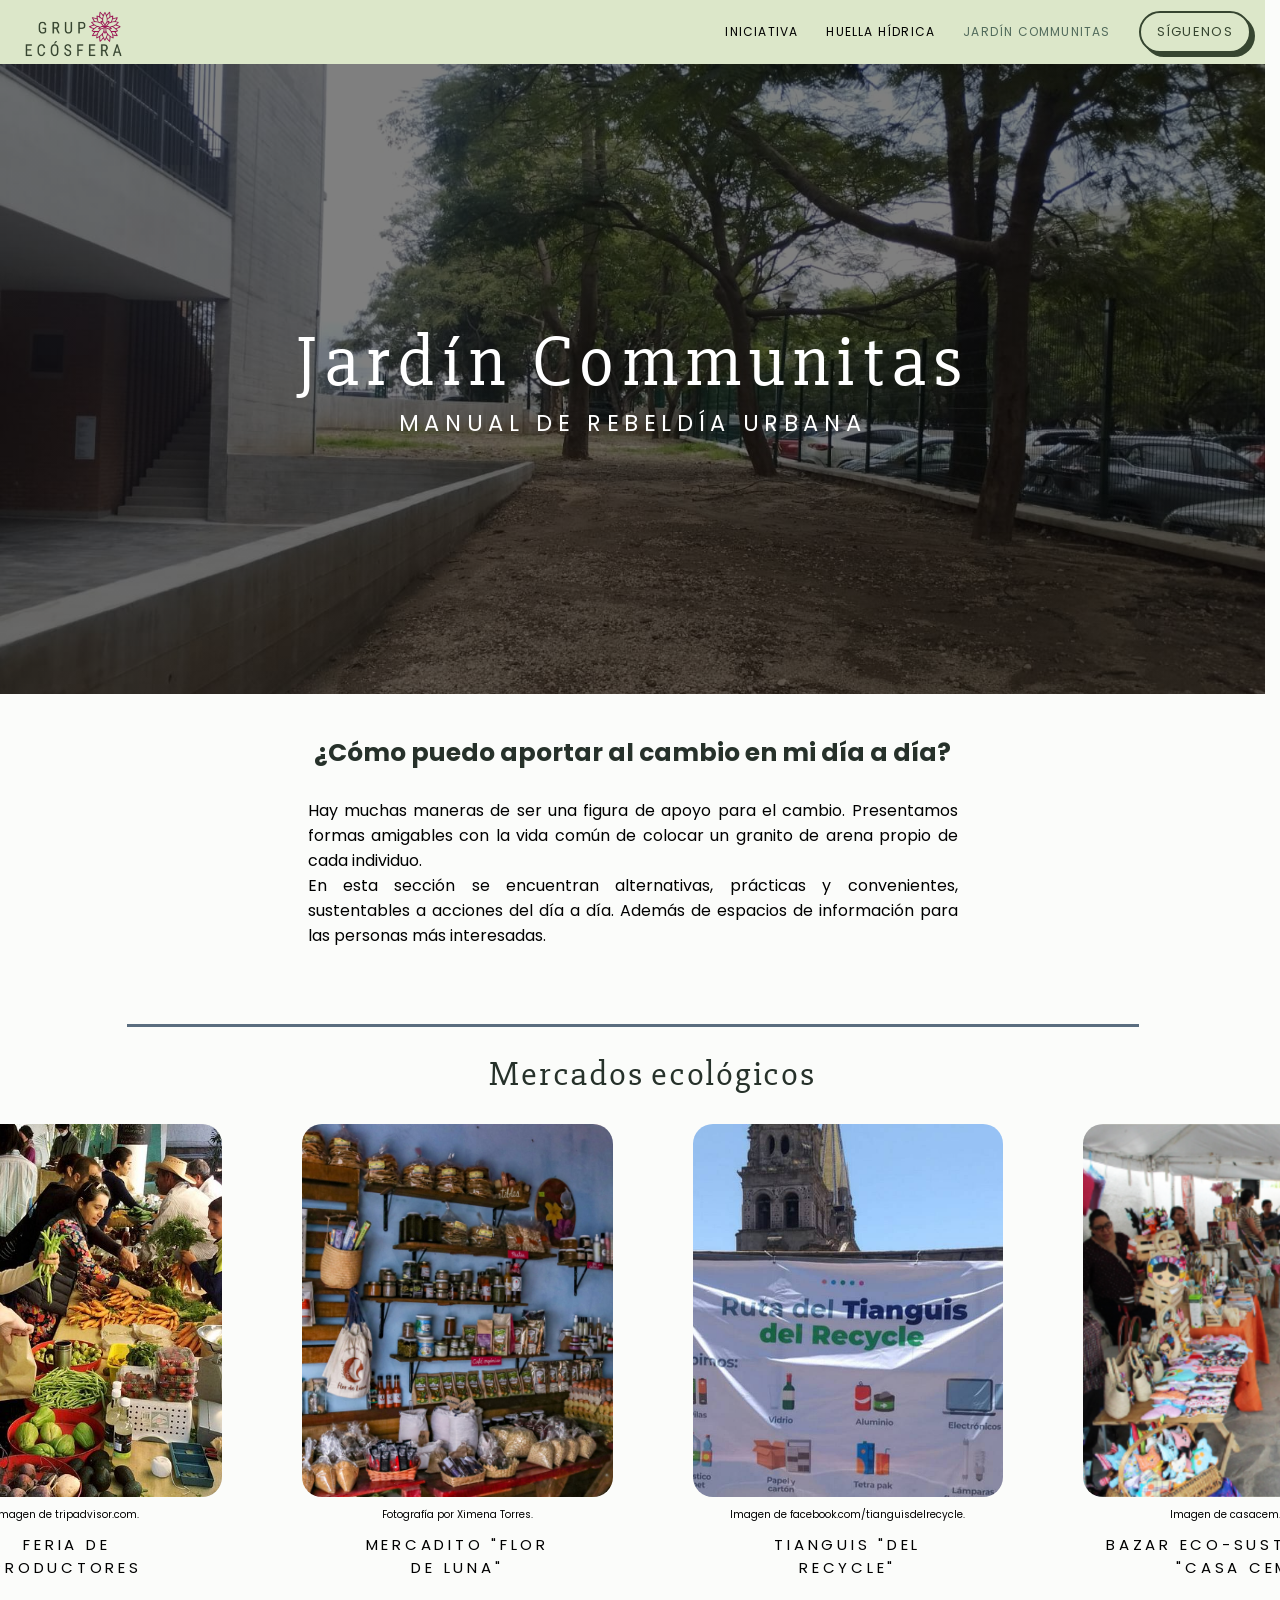
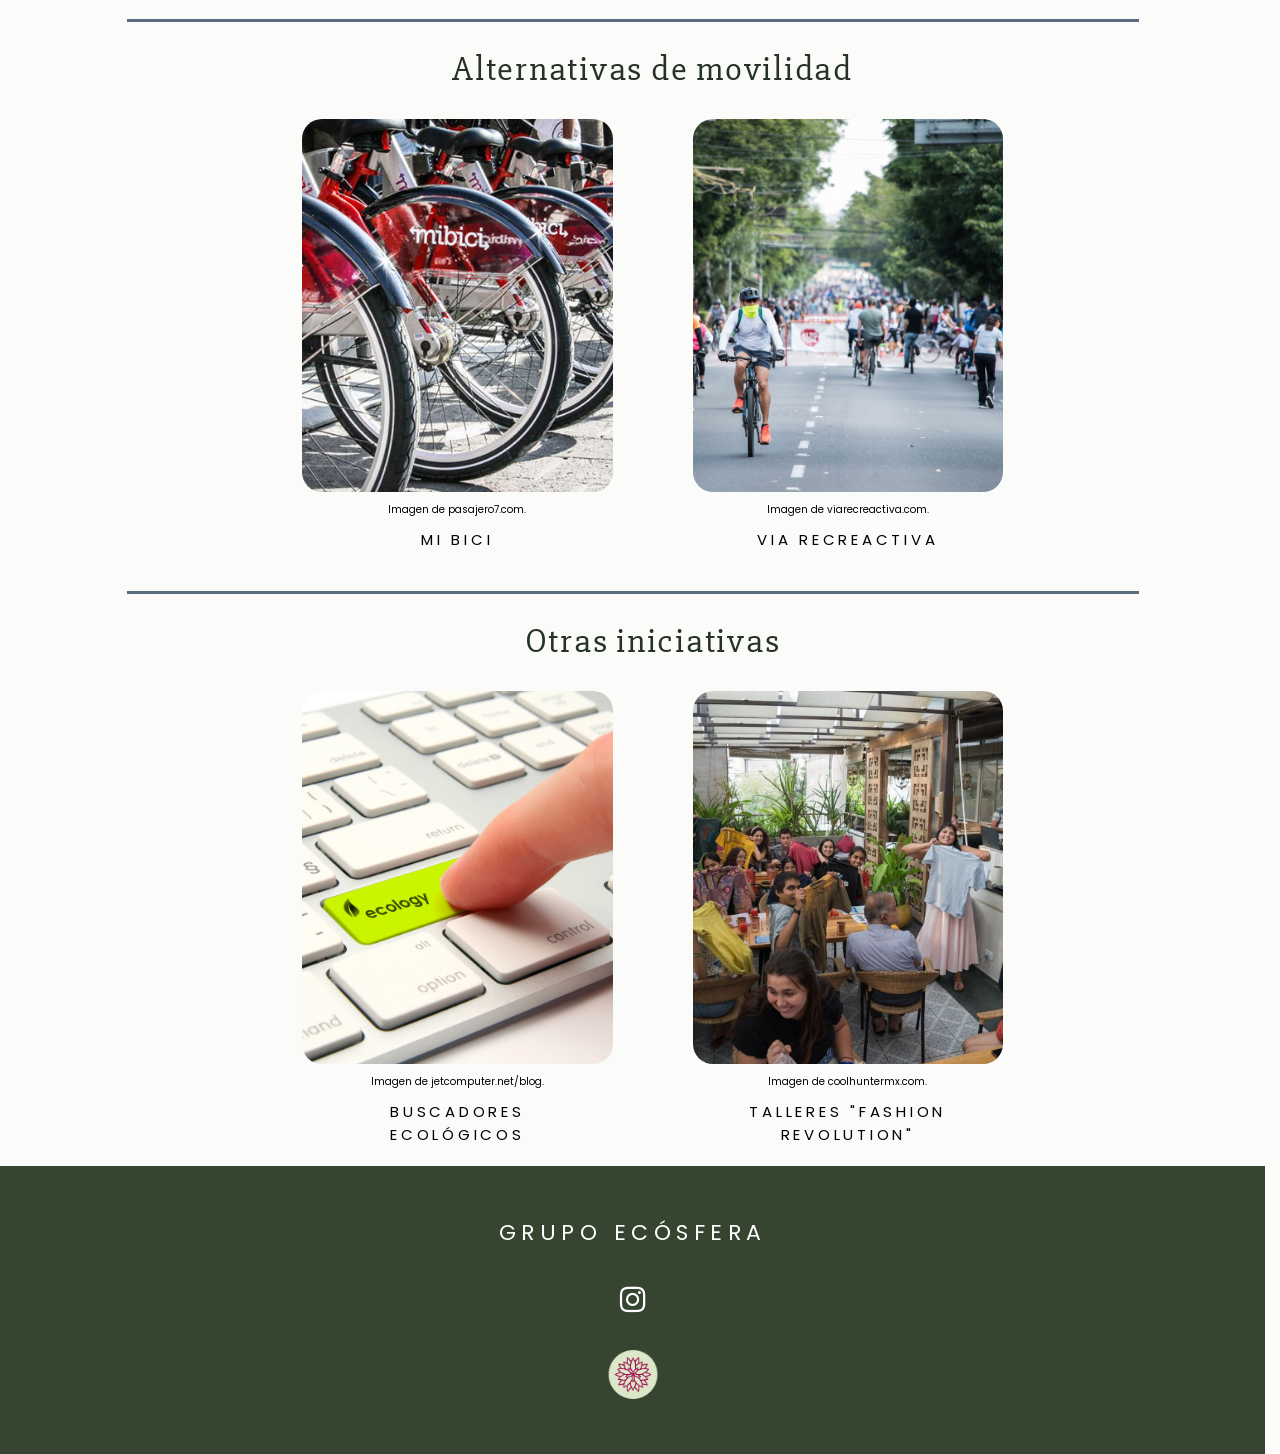
==== Blog/index.html @ faa78459 "Fixings on the hamburguer menu." ====
<!DOCTYPE html>
<html lang = "es">
<head>
    <meta charset="UTF-8">
    <meta name="viewport" content="width=device-width, initial-scale=1.0">
    <meta http-equiv="X-UA-Compatible" content="IE=edge">
    <link rel="stylesheet" type="text/css" href="/styles/styles.css">
    <link rel="stylesheet" href="https://cdnjs.cloudflare.com/ajax/libs/font-awesome/4.7.0/css/font-awesome.min.css">
    <link rel="stylesheet" href="styles/styles.css">
    <title>Blog - EcoRed ZMG</title>
    <link rel="icon" href="/favicon/favicon48.png" sizes="48x48" type="image/png">
    <link rel="icon" href="/favicon/favicon32.png" sizes="32x32" type="image/png">
    <link rel="icon" href="/favicon/favicon64.png" sizes="64x64" type="image/png">
</head>
<body>
    <div id="top-navigation-bar">
        <a href="/#"><img src="/images/logos/twolines_transparent.png" alt="Logo de Grupo Ecósfera"></a>
        <button id="hamburger-btn" aria-label="Abrir menú" aria-expanded="false" aria-controls="nav-menu">
            <span></span>
            <span></span>
            <span></span>
        </button>
        <ul id="nav-menu">
            <li><a href="/">INICIATIVA</a></li>
            <li><a href="/Huella_hidrica/">HUELLA HÍDRICA</a></li>
            <li><a href="#" class="active">JARDÍN COMMUNITAS</a></li>
            <li><a href="https://www.instagram.com/grupo_ecosfera/" target="_blank" rel="noopener noreferrer"><button class="button-75">SÍGUENOS</button></a></li>
        </ul>
    </div>
    <div class="hero-image" style="background-image: linear-gradient(rgba(0, 0, 0, 0.5), rgba(0, 0, 0, 0.5)), url(images/Hero\ image/hero_img.JPG);">
        <div class="hero-image-content">
            <div class="hero-image-title">Jardín Communitas</div>
            <div class="hero-image-subtitle">MANUAL DE REBELDÍA URBANA</div>
            <!-- <button class="button-74" onclick="location.href='#Acerca-de'">CONOCER MÁS</button> -->
        </div>
        <!-- <div class="image-footer">
            <p>Imagen de fundacaotelefonicavivo.org.br. Extraída el 9 nov, 2024.</p>
        </div> -->
    </div>
    <section id="Acerca-de">
        <div id="Acerca-de-content">
            <div class="column-container">
                <div class="content">
                    <h2>¿Cómo puedo aportar al cambio en mi día a día?</h2>
                    <div class="content-text">
                        <p>Hay muchas maneras de ser una figura de apoyo para el cambio. Presentamos formas amigables con la vida común de colocar un granito de arena propio de cada individuo.<br>En esta sección se encuentran alternativas, prácticas y convenientes, sustentables a acciones del día a día. Además de espacios de información para las personas más interesadas.</p>
                    </div>
                </div>
            </div>
        </div>
    </section>
    <section id="Sobre-nosotros">
        <h1>Mercados ecológicos</h1>
        <div class="Sobre-nosotros-content">
            <div class="content">
                <div class="column" onclick="window.location.href='Entradas/Feria%20de%20Productores/'">
                    <div class="frame">
                        <div class="role">
                            <p>CONOCER MÁS...</p>
                        </div>
                        <img src="images/Mercados ecologicos/Feria de productores.jpg">
                    </div>
                    <div class="image-ref">
                        <p>Imagen de tripadvisor.com.</p>
                    </div>
                    <div class="name">
                        <p>FERIA DE PRODUCTORES</p>
                    </div>
                </div>
                <div class="column" onclick="window.location.href='Entradas/Mercadito%20Flor%20de%20Luna/'">
                    <div class="frame">
                        <div class="role">
                            <p>CONOCER MÁS...</p>
                        </div>
                        <img src="images/Mercados ecologicos/Mercadito flor de luna.png">
                    </div>
                    <div class="image-ref">
                        <p>Fotografía por Ximena Torres.</p>
                    </div>
                    <div class="name">
                        <p>MERCADITO "FLOR DE LUNA"</p>
                    </div>
                </div>
                <div class="column" onclick="window.location.href='Entradas/Tianguis%20del%20Recycle/'">
                    <div class="frame">
                        <div class="role">
                            <p>CONOCER MÁS...</p>
                        </div>
                        <img src="images/Mercados ecologicos/Tianguis recycle.jpg">
                    </div>
                    <div class="image-ref">
                        <p>Imagen de facebook.com/tianguisdelrecycle.</p>
                    </div>
                    <div class="name">
                        <p>TIANGUIS "DEL RECYCLE"</p>
                    </div>
                </div>
                <div class="column" onclick="window.location.href='Entradas/Bazar%20Casa-Cem/'">
                    <div class="frame">
                        <div class="role">
                            <p>CONOCER MÁS...</p>
                        </div>
                        <img src="images/Mercados ecologicos/Casa cem.png">
                    </div>
                    <div class="image-ref">
                        <p>Imagen de casacem.com.</p>
                    </div>
                    <div class="name-casa-cem">
                        <p>BAZAR ECO-SUSTENTABLE "CASA CEM"</p>
                    </div>
                </div>
            </div>
        </div>
    </section>
    <section id="Sobre-nosotros">
        <h1>Alternativas de movilidad</h1>
        <div class="Sobre-nosotros-content">
            <div class="content">
                <div class="column" onclick="window.location.href='Entradas/Mi%20Bici/'">
                    <div class="frame">
                        <div class="role">
                            <p>CONOCER MÁS...</p>
                        </div>
                        <img src="images/Alternativas de movilidad/Mi bici.jpg">
                    </div>
                    <div class="image-ref">
                        <p>Imagen de pasajero7.com.</p>
                    </div>
                    <div class="name">
                        <p>MI BICI</p>
                    </div>
                </div>
                <div class="column" onclick="window.location.href='Entradas/Via%20RecreActiva/'">
                    <div class="frame">
                        <div class="role">
                            <p>CONOCER MÁS...</p>
                        </div>
                        <img src="images/Alternativas de movilidad/La via recreactiva.jpeg">
                    </div>
                    <div class="image-ref">
                        <p>Imagen de viarecreactiva.com.</p>
                    </div>
                    <div class="name">
                        <p>VIA RECREACTIVA</p>
                    </div>
                </div>
            </div>
        </div>
    </section>
    <section id="Sobre-nosotros">
        <h1>Otras iniciativas</h1>
        <div class="Sobre-nosotros-content">
            <div class="content">
                <div class="column" onclick="window.location.href='Entradas/Buscadores%20ecologicos/'">
                    <div class="frame">
                        <div class="role">
                            <p>CONOCER MÁS...</p>
                        </div>
                        <img src="images/Otras iniciativas/Buscadores ecologicos.png">
                    </div>
                    <div class="image-ref">
                        <p>Imagen de jetcomputer.net/blog.</p>
                    </div>
                    <div class="name">
                        <p>BUSCADORES ECOLÓGICOS</p>
                    </div>
                </div>
                <div class="column" onclick="window.location.href='Entradas/Fashion%20Revolution/'">
                    <div class="frame">
                        <div class="role">
                            <p>CONOCER MÁS...</p>
                        </div>
                        <img src="images/Otras iniciativas/Fashion Revolution.png">
                    </div>
                    <div class="image-ref">
                        <p>Imagen de coolhuntermx.com.</p>
                    </div>
                    <div class="name">
                        <p>TALLERES "FASHION REVOLUTION"</p>
                    </div>
                </div>
            </div>
        </div>
    </section>
    <footer>
        <div class="footer-content">
            <div class="footer-title">GRUPO ECÓSFERA</div>
            <a href="https://www.instagram.com/grupo_ecosfera/" class="fa fa-instagram" target="_blank" rel="noopener noreferrer"></a>
            <div><img src="/images/logos/circle_flower.png" alt="Logo de Grupo Ecósfera"></div>
        </div>
    </footer>
    <script>
        /* ── Hamburger menu ── */
      const hamburger = document.getElementById('hamburger-btn');
      const navMenu = document.getElementById('nav-menu');
 
      hamburger.addEventListener('click', () => {
        const isOpen = navMenu.classList.toggle('nav-open');
        hamburger.classList.toggle('is-open', isOpen);
        hamburger.setAttribute('aria-expanded', isOpen);
      });
 
      // Close menu when a nav link is clicked
      navMenu.querySelectorAll('a').forEach(link => {
        link.addEventListener('click', () => {
          navMenu.classList.remove('nav-open');
          hamburger.classList.remove('is-open');
          hamburger.setAttribute('aria-expanded', 'false');
        });
      });
    </script>
</body>
</html>
---- styles/styles.css ----
@import url('https://fonts.googleapis.com/css2?family=Poppins:ital,wght@0,100;0,200;0,300;0,400;0,500;0,600;0,700;0,800;0,900;1,100;1,200;1,300;1,400;1,500;1,600;1,700;1,800;1,900&family=Slabo+27px&display=swap');

/*
    COLOR PALETTE:
    #9C0A4F ACCENTS
    #364530 DARKER
    #DCE7C9 LIGHTER
*/

html {
    scroll-behavior: smooth;
    /* overflow-x: hidden; */
    /* Syntax: [Thumb Color] [Track Color] */
    scrollbar-color: #9C0A4F #DCE7C9;
    scrollbar-width: auto;
    scrollbar-gutter: stable;
}

::-webkit-scrollbar {
    width: 10px;
}

::-webkit-scrollbar-track {
    background: #DCE7C9;
}

::-webkit-scrollbar-thumb {
    background: #9C0A4F;
    border-radius: 10px;
    border: 2px solid #DCE7C9;
}

::-webkit-scrollbar-thumb:hover {
    background: #7a083d;
}

body {
    margin: 0;
    padding: 0;
    background-color: #fbfcfa;
}

/* ── Design tokens ──────────────────────────────────────────
   Single source of truth for structural measurements.
   Update here and everything that references the variable
   adjusts automatically — including calc() expressions.
   ────────────────────────────────────────────────────────── */

:root {
    --nav-height: 64px;
}

/* ── Navigation bar ─────────────────────────────────────────
   Fixed px height: navbars are structural chrome, not content.
   vh would make this tiny on landscape phones.
   ────────────────────────────────────────────────────────── */

#top-navigation-bar {
    position: sticky;
    top: 0;
    z-index: 1000;
    background-color: #DCE7C9;
    height: var(--nav-height);
    width: 100%;
    
    /* ADD THESE: Ensures padding inside the safe zone */
    padding-left: env(safe-area-inset-left);
    padding-right: env(safe-area-inset-right);
    
    display: flex;
    align-items: center;
    justify-content: space-between;
    box-sizing: border-box; /* Ensures padding doesn't break width */
}

#top-navigation-bar img {
    height: 48px;
    float: left;
    padding-top: 4px;
    padding-left: 24px;
}

#top-navigation-bar ul {
    height: var(--nav-height);
    list-style-type: none;
    display: flex;
    float: right;
    align-items: center;
    margin: 0;
    padding: 0;
}

#top-navigation-bar ul li {
    display: inline-block;
    align-items: center;
}

#top-navigation-bar ul li a {
    position: relative;
    color: black;
    font-family: "Poppins", sans-serif;
    font-size: 13px;
    text-decoration: none;
    padding: 0 1.5vw;
    line-height: var(--nav-height);
    text-align: center;
    letter-spacing: 0.1em;
    transition: color 0.3s ease;
}

#top-navigation-bar ul li a.active {
    color: #526B5C;
}

/* #top-navigation-bar ul li a.active::after {
    content: "";
    position: absolute;
    left: -10%;
    bottom: 12px;
    width: 120%;
    height: 2px;
    background-color: #364530;
    transition: all 0.3s ease;
}

#top-navigation-bar:hover ul li a.active::after {
    left: 0%;
    width: 100%;
} */

#top-navigation-bar ul li a:hover:not(.active) {
    color: white;
}

/* ── Button: SÍGUENOS (nav) ─────────────────────────────────
   px throughout: button sizing should be stable and predictable.
   ────────────────────────────────────────────────────────── */

.button-75 {
    background-color: #DCE7C9;
    border: 2px solid #364530;
    border-radius: 30px;
    box-shadow: #364530 4px 4px 0 0;
    color: #364530;
    cursor: pointer;
    display: inline-block;
    font-family: "Poppins", serif;
    font-weight: 400;
    font-size: 13px;
    letter-spacing: 0.1em;
    padding: 0 16px;
    line-height: 38px;
    text-align: center;
    text-decoration: none;
    user-select: none;
    -webkit-user-select: none;
    touch-action: manipulation;
    transition: background-color 0.3s ease;
}

.button-75:hover {
    background-color: #fff;
}

.button-75:active {
    box-shadow: #364530 2px 2px 0 0;
    transform: translate(2px, 2px);
}

.button-75-active {
    box-shadow: #364530 2px 2px 0 0;
    transform: translate(2px, 2px);
}

/* ── Hero image ─────────────────────────────────────────────
   calc(100vh - var(--nav-height)) fills exactly the remaining
   viewport below the navbar. The variable updates automatically
   in the landscape breakpoint so the math stays correct.
   Text uses min(vw, vh) so it stays proportional to whichever
   dimension is smaller — prevents huge text in landscape.
   ────────────────────────────────────────────────────────── */

.hero-image {
    height: calc(90vh - var(--nav-height));
    background-size: cover;
    position: relative;
}

.hero-image-content {
    text-align: center;
    position: absolute;
    top: 50%;
    left: 50%;
    transform: translate(-50%, -50%);
    color: white;
    /* Ensure text stays away from notches on landscape */
    width: calc(100% - env(safe-area-inset-left) - env(safe-area-inset-right));
}

.hero-image-title {
    letter-spacing: 0.05em;
    color: white;
    font-family: "Slabo 27px", serif;
    font-weight: 400;
    font-style: normal;
    font-size: clamp(32px, min(10vw, 8vh), 96px);
}

.hero-image-subtitle {
    letter-spacing: 0.25em;
    color: white;
    font-family: "Poppins", serif;
    font-weight: 400;
    font-style: normal;
    font-size: clamp(12px, min(2.5vw, 2.5vh), 28px);
}

.image p {
    font-family: "Poppins", sans-serif;
    font-size: 0.65em;
    margin: 0;
}

.image-footer {
    position: absolute;
    bottom: 10px;
    left: 15px;
    font-family: "Poppins", sans-serif;
    font-size: 13px;
    color: rgba(255, 255, 255, 0.8);
    background-color: rgba(0, 0, 0, 0.5);
    padding: 5px 10px;
    border-radius: 5px;
}

.image-footer p {
    margin: 0;
}

/* ── Button: ÚNETE AL MOVIMIENTO (hero) ─────────────────── */

.button-74 {
    background-color: #DCE7C9;
    border: 2px solid #364530;
    border-radius: 30px;
    box-shadow: #364530 4px 4px 0 0;
    color: #364530;
    cursor: pointer;
    display: inline-block;
    font-family: "Poppins", serif;
    font-weight: 600;
    font-size: 18px;
    padding: 12px 18px;
    line-height: 25px;
    letter-spacing: 0.1em;
    text-align: center;
    text-decoration: none;
    user-select: none;
    -webkit-user-select: none;
    touch-action: manipulation;
    transition: background-color 0.3s ease;
    margin-top: 16px;
}

.button-74:hover {
    background-color: #fff;
}

.button-74:active {
    box-shadow: #364530 2px 2px 0 0;
    transform: translate(2px, 2px);
}

.button-74-active {
    box-shadow: #364530 2px 2px 0 0;
    transform: translate(2px, 2px);
}

/* ── Acerca de ──────────────────────────────────────────── */

/* Offset for sticky nav so the section doesn't hide behind it */
#Acerca-de::before {
    content: "";
    display: block;
    height: var(--nav-height);
    margin-top: calc(-1 * var(--nav-height));
}

#Acerca-de {
    width: 100%;
    background-color: #FBFCFA;
}

#Acerca-de-content {
    width: 100%;
    display: flex;
    justify-content: center;
    align-items: center;
    padding-top: 80px;
    padding-bottom: 80px;
    gap: 160px;
}

#Acerca-de h2 {
    font-family: "Poppins", serif;
    color: #26312A;
}

#Acerca-de p {
    font-family: "Poppins", serif;
    color: black;
}

#Acerca-de .column {
    display: flex;
    justify-content: center;
    align-items: center;
    text-align: center;
}

#Acerca-de .content {
    display: flex;
    flex-direction: column;
    align-items: center;
    justify-content: center;
    text-align: justify;
    gap: 10px;
    width: 500px;
}

#Acerca-de img {
    width: 450px;
    height: auto;
    border-radius: 15px;
}

/* ── Sobre nosotros ─────────────────────────────────────── */

#Sobre-nosotros {
    width: 100%;
    padding-top: 20px;
    padding-bottom: 20px;
}

#Sobre-nosotros-content {
    width: 100%;
    align-items: center;
    text-align: center;
    justify-content: center;
}

#Sobre-nosotros .content {
    width: 100%;
    display: flex;
    align-items: center;
    justify-content: center;
    text-align: center;
    gap: 80px;
}

#Sobre-nosotros .column {
    width: 310px;
    display: flex;
    flex-direction: column;
    align-items: center;
    justify-content: center;
    text-align: center;
    gap: 10px;
}

#Sobre-nosotros .frame {
    width: 310px;
    height: 373px;
    position: relative;
    overflow: hidden;
    border-radius: 20px;
}

#Sobre-nosotros .frame img {
    top: 0;
    left: 0;
    width: 100%;
    height: 100%;
    object-fit: cover;
}

#Sobre-nosotros .column .name p {
    margin: 0;
    letter-spacing: 0.25em;
    color: black;
    font-family: "Poppins", serif;
    font-weight: 400;
    font-style: normal;
    font-size: 15px;
}

#Sobre-nosotros .name {
    align-items: center;
    justify-content: center;
    text-align: center;
}

#Sobre-nosotros .role {
    position: absolute;
    text-align: center;
    align-items: center;
    justify-content: center;
    display: flex;
    flex-direction: column;
    margin: 0;
    width: 100%;
    height: 100%;
    top: 0;
    left: 0;
    background-color: rgba(0, 0, 0, 0.7);
    opacity: 0;
    transition: all 0.3s ease;
    color: white;
    letter-spacing: 0.25em;
    font-family: "Poppins", serif;
    font-weight: 400;
    font-style: normal;
    font-size: 15px;
}

#Sobre-nosotros .frame:hover .role {
    opacity: 1;
}

#Sobre-nosotros .role p {
    max-width: 70%;
}

#Sobre-nosotros::before {
    content: "";
    position: absolute;
    text-align: center;
    left: 10%;
    width: 80%;
    height: 3px;
    background-color: #9C0A4F;
}

#Sobre-nosotros h1 {
    letter-spacing: 0.05em;
    color: #26312A;
    font-family: "Slabo 27px", serif;
    font-weight: 400;
    font-style: normal;
    font-size: 35px;
    text-align: center;
}

/* ── Instagram carousel ─────────────────────────────────── */

#instagram-carousel {
    width: 100%;
    padding: 80px 0px;
    background-color: #FBFCFA;
    position: relative;
}

#instagram-carousel::before {
    content: "";
    position: absolute;
    top: 0;
    left: 10%;
    width: 80%;
    height: 3px;
    background-color: #9C0A4F;
}

#instagram-carousel h1 {
    letter-spacing: 0.05em;
    color: #26312A;
    font-family: "Slabo 27px", serif;
    font-weight: 400;
    font-size: 35px;
    text-align: center;
    margin-bottom: 8px;
}

.carousel-subtitle {
    text-align: center;
    font-family: "Poppins", sans-serif;
    font-size: 14px;
    letter-spacing: 0.15em;
    color: #526B5C;
    margin-bottom: 48px;
}

.carousel-outer {
    position: relative;
    display: flex;
    align-items: center;
    justify-content: center;
}

.carousel-track-window {
    overflow: hidden;
    width: min(980px, 92vw);
    padding: 12px 16px;
}

.carousel-track {
    display: flex;
    gap: 24px;
    transition: transform 0.45s cubic-bezier(0.77, 0, 0.18, 1);
    will-change: transform;
}

.post-card {
    flex: 0 0 calc((100% - 48px) / 3);
    border-radius: 20px;
    overflow: hidden;
    background: #fff;
    border: 1.5px solid #DCE7C9;
    box-shadow: #364530 4px 4px 0 0;
    display: flex;
    flex-direction: column;
    transition: transform 0.25s ease, box-shadow 0.25s ease;
    cursor: pointer;
    text-decoration: none;
}

.post-card:hover {
    transform: translateY(-4px);
    box-shadow: #364530 6px 8px 0 0;
}

.post-img-wrap {
    width: 100%;
    aspect-ratio: 1 / 1;
    overflow: hidden;
    position: relative;
    background: #DCE7C9;
}

.post-img-wrap img {
    width: 100%;
    height: 100%;
    object-fit: cover;
    display: block;
    transition: transform 0.4s ease;
}

.post-card:hover .post-img-wrap img {
    transform: scale(1.04);
}

.post-overlay {
    position: absolute;
    inset: 0;
    background: rgba(54, 69, 48, 0.55);
    display: flex;
    align-items: center;
    justify-content: center;
    opacity: 0;
    transition: opacity 0.3s ease;
}

.post-card:hover .post-overlay {
    opacity: 1;
}

.post-overlay .fa-instagram {
    font-size: 40px;
    color: white;
}

.post-body {
    padding: 16px 18px 18px;
    display: flex;
    flex-direction: column;
    gap: 8px;
    flex: 1;
}

.post-tag {
    font-size: 10px;
    letter-spacing: 0.2em;
    color: #526B5C;
    text-transform: uppercase;
}

.post-caption {
    font-size: 13px;
    color: #26312A;
    line-height: 1.6;
    display: -webkit-box;
    -webkit-line-clamp: 3;
    line-clamp: 3;
    -webkit-box-orient: vertical;
    overflow: hidden;
}

.post-meta {
    display: flex;
    align-items: center;
    gap: 14px;
    margin-top: auto;
    padding-top: 10px;
    border-top: 1px solid #DCE7C9;
    font-size: 12px;
    color: #526B5C;
    letter-spacing: 0.05em;
}

.post-meta span { display: flex; align-items: center; gap: 5px; }

.carousel-btn {
    background-color: #DCE7C9;
    border: 2px solid #364530;
    border-radius: 50%;
    box-shadow: #364530 3px 3px 0 0;
    color: #364530;
    width: 44px;
    height: 44px;
    display: flex;
    align-items: center;
    justify-content: center;
    font-size: 18px;
    cursor: pointer;
    flex-shrink: 0;
    transition: background-color 0.3s ease, transform 0.15s ease, box-shadow 0.15s ease;
    margin: 0 12px;
}

.carousel-btn:hover { background-color: #fff; }
.carousel-btn:active {
    box-shadow: #364530 1px 1px 0 0;
    transform: translate(2px, 2px);
}

.carousel-btn:disabled {
    opacity: 0.35;
    cursor: default;
    pointer-events: none;
}

.carousel-dots {
    display: flex;
    justify-content: center;
    gap: 8px;
    margin-top: 36px;
}

.dot {
    width: 8px;
    height: 8px;
    border-radius: 50%;
    background: #DCE7C9;
    border: 1.5px solid #364530;
    cursor: pointer;
    transition: background 0.3s ease, transform 0.2s ease;
}

.dot.active {
    background: #364530;
    transform: scale(1.25);
}

.carousel-cta {
    text-align: center;
    margin-top: 40px;
}

/* ── Footer ─────────────────────────────────────────────────
   max() ensures the footer never collapses below 200px in
   landscape, while still being generous on tall screens.
   ────────────────────────────────────────────────────────── */

footer {
    background-color: #364530;
    height: max(200px, 32vh);
    position: relative;
    color: white;
    
    /* ADD THESE: Handles landscape notches and bottom home indicators */
    padding-left: env(safe-area-inset-left);
    padding-right: env(safe-area-inset-right);
    padding-bottom: env(safe-area-inset-bottom); 
}

footer img {
    height: 52px;
}

.footer-title {
    letter-spacing: 0.25em;
    color: white;
    font-family: "Poppins", serif;
    font-weight: 400;
    font-style: normal;
    font-size: 22px;
}

.footer-content {
    display: flex;
    flex-direction: column;
    align-items: center;
    justify-content: center;
    gap: 15px;
    color: white;
    position: absolute;
    top: 50%;
    left: 50%;
    transform: translate(-50%, -50%);
}

footer .fa {
    padding: 15px;
    font-size: 30px;
    width: 60px;
    text-align: center;
    text-decoration: none;
    margin: 5px 2px;
    border-radius: 10px;
    position: relative;
    overflow: hidden;
    color: white;
    transition: background-position 0.4s ease;
}

footer .fa-instagram {
    background: linear-gradient(to right, #833ab4, #fd1d1d, #fcb045, #364530, #364530, #364530);
    background-size: 250% 250%;
    background-position: right;
}

footer:hover .fa-instagram {
    background-position: center;
}

footer .fa-instagram:hover {
    background-position: left;
}

/* ============================================================
   HAMBURGER BUTTON — hidden on desktop, shown on mobile
   ============================================================ */

#hamburger-btn {
    display: none;
    flex-direction: column;
    justify-content: center;
    align-items: center;
    gap: 5px;
    width: 40px;
    height: 40px;
    background: none;
    border: none;
    cursor: pointer;
    padding: 4px;
    margin-right: 16px;
    z-index: 1100;
    flex-shrink: 0;
}

#hamburger-btn span {
    display: block;
    width: 24px;
    height: 2.5px;
    background-color: #364530;
    border-radius: 2px;
    transition: transform 0.3s ease, opacity 0.3s ease;
    transform-origin: center;
}

/* Animate to X when open */
#hamburger-btn.is-open span:nth-child(1) {
    transform: translateY(7.5px) rotate(45deg);
}
#hamburger-btn.is-open span:nth-child(2) {
    opacity: 0;
    transform: scaleX(0);
}
#hamburger-btn.is-open span:nth-child(3) {
    transform: translateY(-7.5px) rotate(-45deg);
}

/* ============================================================
   RESPONSIVE — desktop / laptop widths
   All vh units in nav rules replaced with px equivalents.
   ============================================================ */

/* ── Large laptops / lower-res desktops (≤ 1600px) ── */
@media (max-width: 1600px) {
    #Acerca-de-content {
        gap: 80px;
    }

    #Acerca-de .content {
        width: 430px;
    }

    #Acerca-de img {
        width: 390px;
    }

    #Sobre-nosotros .content {
        gap: 50px;
    }
}

/* ── Medium laptops (≤ 1366px) ── */
@media (max-width: 1366px) {
    #top-navigation-bar ul li a {
        padding: 0 20px;
    }

    #Acerca-de-content {
        gap: 50px;
    }

    #Acerca-de .content {
        width: 370px;
    }

    #Acerca-de img {
        width: 340px;
    }

    #Sobre-nosotros .column {
        width: 260px;
    }

    #Sobre-nosotros .frame {
        width: 260px;
        height: 312px;
    }

    #Sobre-nosotros .content {
        gap: 40px;
    }
}

/* ── Small laptops / 1280-wide screens (≤ 1280px) ── */
@media (max-width: 1280px) {
    #top-navigation-bar ul li a {
        padding: 0 14px;
        font-size: 12px;
    }

    #Acerca-de-content {
        gap: 35px;
        padding-top: 60px;
        padding-bottom: 60px;
    }

    #Acerca-de .content {
        width: 330px;
    }

    #Acerca-de img {
        width: 300px;
    }

    #Sobre-nosotros .column {
        width: 230px;
    }

    #Sobre-nosotros .frame {
        width: 230px;
        height: 276px;
    }

    #Sobre-nosotros .content {
        gap: 30px;
    }
}

/* ── Compact laptops (≤ 1100px) ── */
@media (max-width: 1100px) {
    #top-navigation-bar ul li a {
        padding: 0 10px;
        font-size: 11px;
        letter-spacing: 0.05em;
    }

    .button-75 {
        font-size: 11px;
        padding: 0 12px;
    }

    #Acerca-de-content {
        flex-direction: column;
        gap: 50px;
        padding-top: 60px;
        padding-bottom: 60px;
    }

    #Acerca-de .content {
        width: min(500px, 85vw);
    }

    #Acerca-de img {
        width: min(450px, 80vw);
    }

    #Sobre-nosotros .column {
        width: 200px;
    }

    #Sobre-nosotros .frame {
        width: 200px;
        height: 240px;
    }

    #Sobre-nosotros .content {
        gap: 20px;
    }

    #Sobre-nosotros .column .name p {
        font-size: 12px;
    }
}

/* ── Mobile — hamburger nav (≤ 768px) ── */
@media (max-width: 768px) {
    #top-navigation-bar {
        display: flex;
        align-items: center;
        justify-content: space-between;
        height: var(--nav-height);
        /* position: relative; */
    }

    #hamburger-btn {
        display: flex;
    }

    #top-navigation-bar ul {
        display: none;
        flex-direction: column;
        position: absolute;
        top: var(--nav-height);
        left: 0;
        width: 100%;
        background-color: #DCE7C9;
        padding: 16px 0 24px;
        margin: 0;
        height: auto;
        float: none;
        gap: 4px;
        box-shadow: 0 6px 16px rgba(54, 69, 48, 0.15);
        z-index: 999;

        padding-left: env(safe-area-inset-left);
        padding-right: env(safe-area-inset-right);
    }

    #top-navigation-bar ul.nav-open {
        display: flex;
    }

    #top-navigation-bar ul li {
        display: block;
        width: 100%;
        text-align: center;
    }

    #top-navigation-bar ul li a {
        display: block;
        padding: 12px 24px;
        line-height: normal;
        font-size: 14px;
        letter-spacing: 0.1em;
    }

    #top-navigation-bar ul li:last-child {
        margin-top: 8px;
    }

    .button-75 {
        font-size: 14px;
        padding: 0 20px;
        line-height: 44px;
    }

    /* Carousel: show 2 cards */
    .post-card {
        flex: 0 0 calc((100% - 24px) / 2);
    }
}

/* ── Landscape phones — prevent nav from shrinking (≤ 500px tall) ── */
@media (orientation: landscape) and (max-height: 500px) {
    :root {
        --nav-height: 52px; /* updating the variable cascades to hero height,
                               scroll anchor offset, and dropdown position */
    }

    #top-navigation-bar img {
        height: 36px;
    }
}

/* ── Narrow screens / mobile — stack Sobre-nosotros cards vertically (≤ 720px) ── */
@media (max-width: 720px) {
    #Sobre-nosotros .content {
        flex-direction: column;
        align-items: center;
        gap: 32px;
    }

    #Sobre-nosotros .column {
        width: min(310px, 80vw);
    }

    #Sobre-nosotros .frame {
        width: min(310px, 80vw);
        height: auto;
        aspect-ratio: 4 / 5;
    }

    #Sobre-nosotros .column .name p {
        font-size: 14px;
    }
}

/* ── Very narrow phones — carousel shows 1 card (≤ 480px) ── */
@media (max-width: 480px) {
    .post-card {
        flex: 0 0 100%;
    }
}
---- Blog/styles/styles.css ----
/*
    COLOR PALETTE:
    #526B5C
    #B0CCCF
    #BCCEAF
    #63806F
    #FBFCFA
    #26312A
    #5A6D7F
*/

.hero-image {
    height: 70vh;
}

.hero-image-content {
    width: 100%;
}

.hero-image-title {
    letter-spacing: 0.10em;
}

.hero-image-subtitle {
    width: 100%;
}


#Acerca-de::before {
    content: "";
    display: block;
    height: 10vh;
    margin-top: -10vh;
}

#Acerca-de {
    width: 100%;
    background-color: #FBFCFA;
}

#Acerca-de-content {
    width: 100%;
    display: flex;
    justify-content: center;
    align-items: center;
    padding-top: 40px;
    padding-bottom: 40px;
    gap: 160px;
}

#Acerca-de h2{
    margin: 0px;
    font-size: 25px;
    font-family: "Poppins", serif;
    color: #26312A;
}

#Acerca-de p{
    font-family: "Poppins", serif;
    color: black;
}

#Acerca-de .column {
    display: flex;
    justify-content: center;
    align-items: center;
    text-align: center;
}

#Acerca-de .content {
    display: flex;
    flex-direction: column;
    align-items: center;
    justify-content: center;
    text-align: justify;
    gap: 10px;
    width: 700px;
}

#Acerca-de .content-text {
    width: 650px;
}

#Acerca-de img {
    width: 450px;
    height: auto;
    border-radius: 15px;
}

.separator-line::before {
    content: "";
    position: absolute;
    text-align: center;
    left: 10%;
    width: 80%;
    height: 3px;
    background-color: #5A6D7F;
}

#Sobre-nosotros {
    width: 100%;
    padding: 20px;
}

#Sobre-nosotros-content {
    width: 100%;
    align-items: center;
    text-align: center;
    justify-content: center;
}

#Sobre-nosotros .content {
    width: 100%;
    display: flex;
    align-items: center;
    justify-content: center;
    text-align: center;
    gap: 80px;
}

#Sobre-nosotros .column {
    width: 310.4px;
    display: flex;
    flex-direction: column;
    align-items: center;
    justify-content: center;
    text-align: center;
    gap: 10px;
}

#Sobre-nosotros .frame {
    width: 310.4px;
    height: 372.8px;
    position: relative;
    overflow: hidden;
    border-radius: 20px;
}

#Sobre-nosotros .frame img {
    top: 0;
    left: 0;
    width: 100%;
    height: 100%;
    object-fit: cover;
}

#Sobre-nosotros .column .name p {
    margin: 0;
    letter-spacing: 0.25em;
    color: black;
    font-family: "Poppins", serif;
    font-weight: 400;
    font-style: normal;
    font-size: 15px;
}

#Sobre-nosotros .name {
    width: 200px;
    align-items: center;
    justify-content: center;
    text-align: center;
    text-decoration: none;
}

#Sobre-nosotros .column .name-casa-cem p {
    margin: 0;
    letter-spacing: 0.25em;
    color: black;
    font-family: "Poppins", serif;
    font-weight: 400;
    font-style: normal;
    font-size: 15px;
}

#Sobre-nosotros .name-casa-cem {
    width: 265px;
    align-items: center;
    justify-content: center;
    text-align: center;
    text-decoration: none;
}

#Sobre-nosotros .column:hover .name {
    text-decoration: underline;
}

#Sobre-nosotros .role {
    position: absolute;
    text-align: center;
    align-items: center;
    justify-content: center;
    display: flex;
    flex-direction: column;
    margin: 0;
    width: 100%;
    height: 100%;
    top: 0;
    left: 0;
    background-color: rgba(0, 0, 0, 0.7);
    opacity: 0;
    transition: all 0.3s ease;
    color: white;
    letter-spacing: 0.25em;
    font-family: "Poppins", serif;
    font-weight: 400;
    font-style: normal;
    font-size: 15px;
}

#Sobre-nosotros .column:hover .role {
    opacity: 1;
}

#Sobre-nosotros .role p {
    max-width: 70%;
    text-decoration: underline;
}

#Sobre-nosotros::before {
    content: "";
    position: absolute;
    text-align: center;
    left: 10%;
    width: 80%;
    height: 3px;
    background-color: #5A6D7F;
}

#Sobre-nosotros h1 {
    letter-spacing: 0.05em;
    color: #26312A;
    font-family: "Slabo 27px", serif;
    font-weight: 400;
    font-style: normal;
    font-size: 35px;
    text-align: center;
}

.image-ref {
    font-family: "Poppins", serif;
    font-size: 10px;
}

.image-ref p {
    margin: 0px;
}
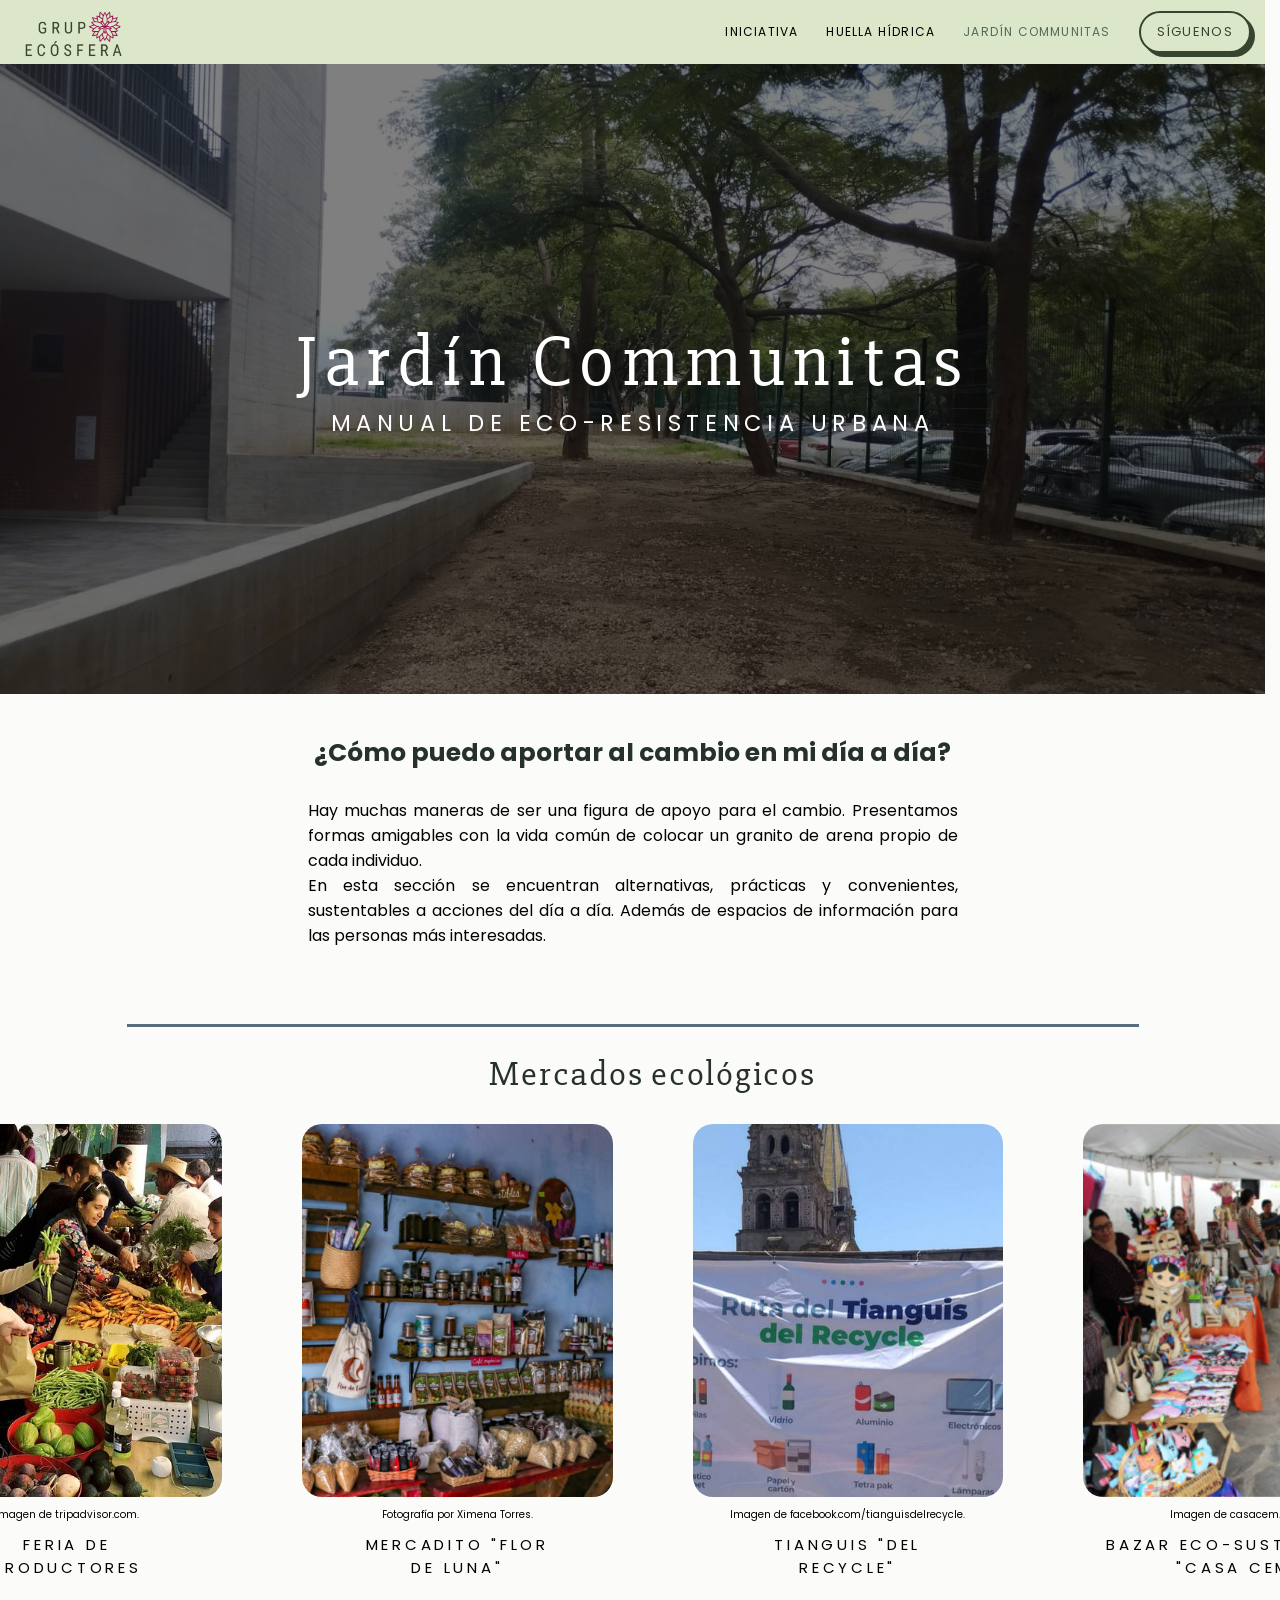
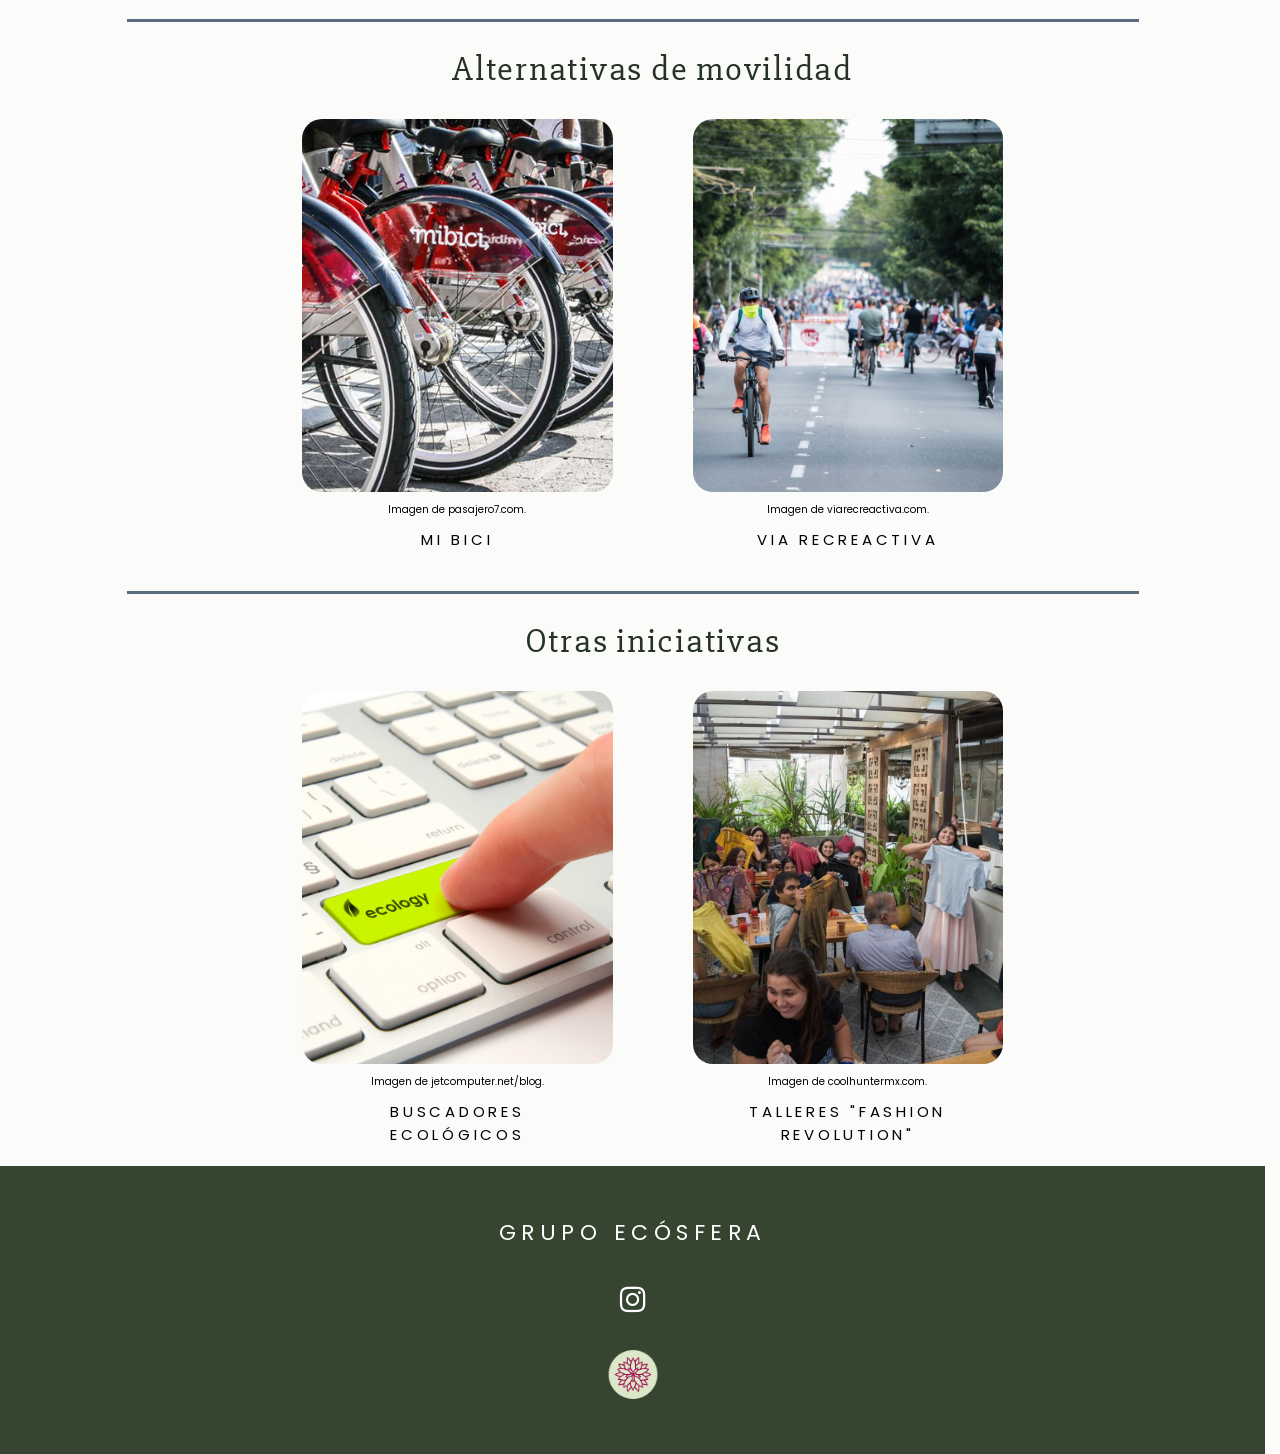
==== commit aaca696e: "Added missing instagram post images." ====
--- a/Blog/index.html
+++ b/Blog/index.html
@@ -30,7 +30,7 @@
     <div class="hero-image" style="background-image: linear-gradient(rgba(0, 0, 0, 0.5), rgba(0, 0, 0, 0.5)), url(images/Hero\ image/hero_img.JPG);">
         <div class="hero-image-content">
             <div class="hero-image-title">Jardín Communitas</div>
-            <div class="hero-image-subtitle">MANUAL DE REBELDÍA URBANA</div>
+            <div class="hero-image-subtitle">MANUAL DE ECO-RESISTENCIA URBANA</div>
             <!-- <button class="button-74" onclick="location.href='#Acerca-de'">CONOCER MÁS</button> -->
         </div>
         <!-- <div class="image-footer">
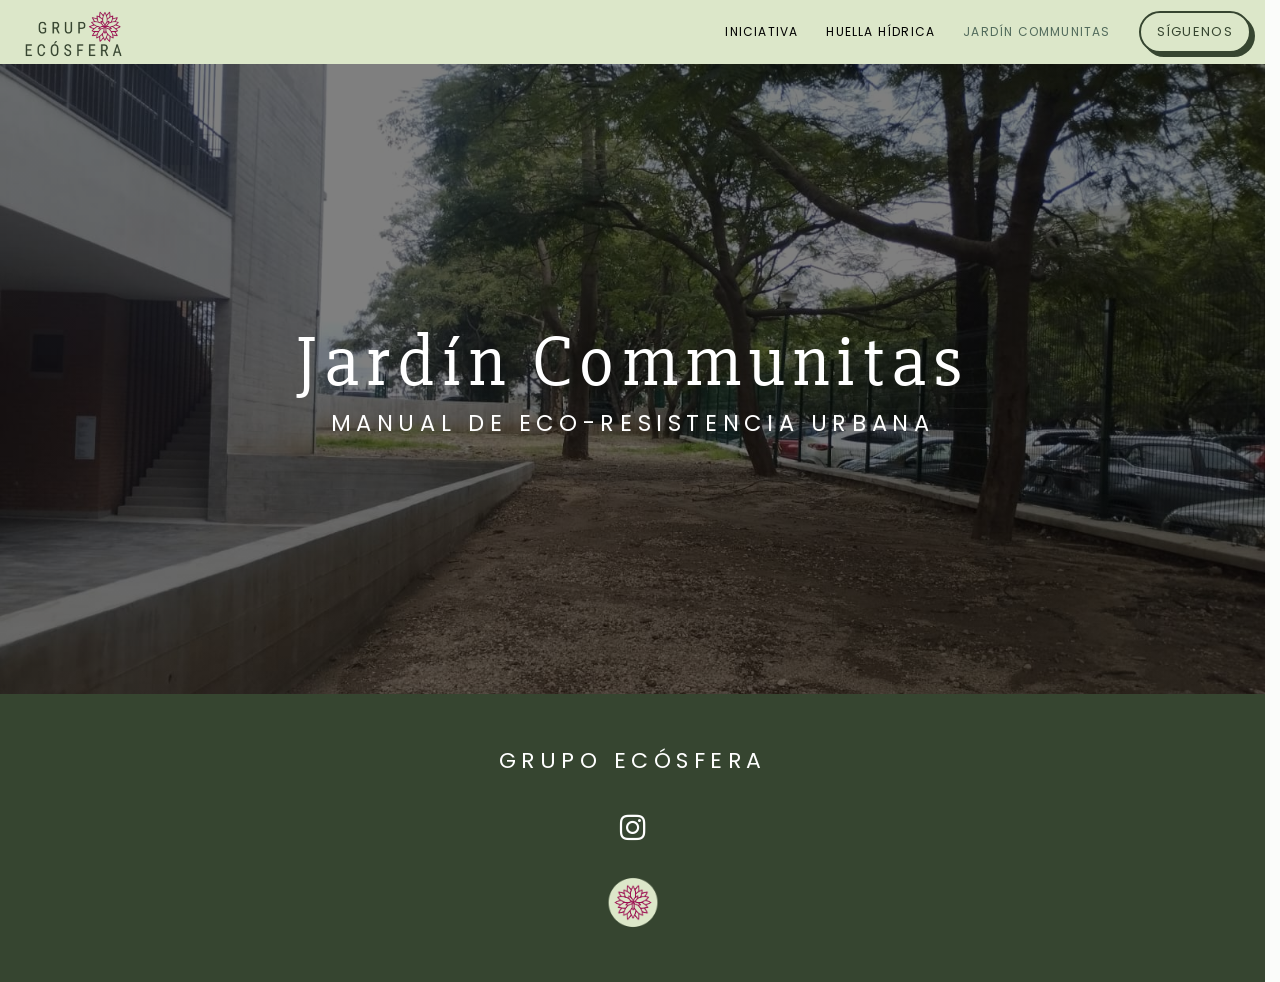
==== commit 352ecb5e: "Fixed connies picture, and erased junk from Blog." ====
--- a/Blog/index.html
+++ b/Blog/index.html
@@ -37,7 +37,7 @@
             <p>Imagen de fundacaotelefonicavivo.org.br. Extraída el 9 nov, 2024.</p>
         </div> -->
     </div>
-    <section id="Acerca-de">
+    <!-- <section id="Acerca-de">
         <div id="Acerca-de-content">
             <div class="column-container">
                 <div class="content">
@@ -48,8 +48,8 @@
                 </div>
             </div>
         </div>
-    </section>
-    <section id="Sobre-nosotros">
+    </section> -->
+    <!-- <section id="Sobre-nosotros">
         <h1>Mercados ecológicos</h1>
         <div class="Sobre-nosotros-content">
             <div class="content">
@@ -111,8 +111,8 @@
                 </div>
             </div>
         </div>
-    </section>
-    <section id="Sobre-nosotros">
+    </section> -->
+    <!-- <section id="Sobre-nosotros">
         <h1>Alternativas de movilidad</h1>
         <div class="Sobre-nosotros-content">
             <div class="content">
@@ -146,8 +146,8 @@
                 </div>
             </div>
         </div>
-    </section>
-    <section id="Sobre-nosotros">
+    </section> -->
+    <!-- <section id="Sobre-nosotros">
         <h1>Otras iniciativas</h1>
         <div class="Sobre-nosotros-content">
             <div class="content">
@@ -181,7 +181,7 @@
                 </div>
             </div>
         </div>
-    </section>
+    </section> -->
     <footer>
         <div class="footer-content">
             <div class="footer-title">GRUPO ECÓSFERA</div>
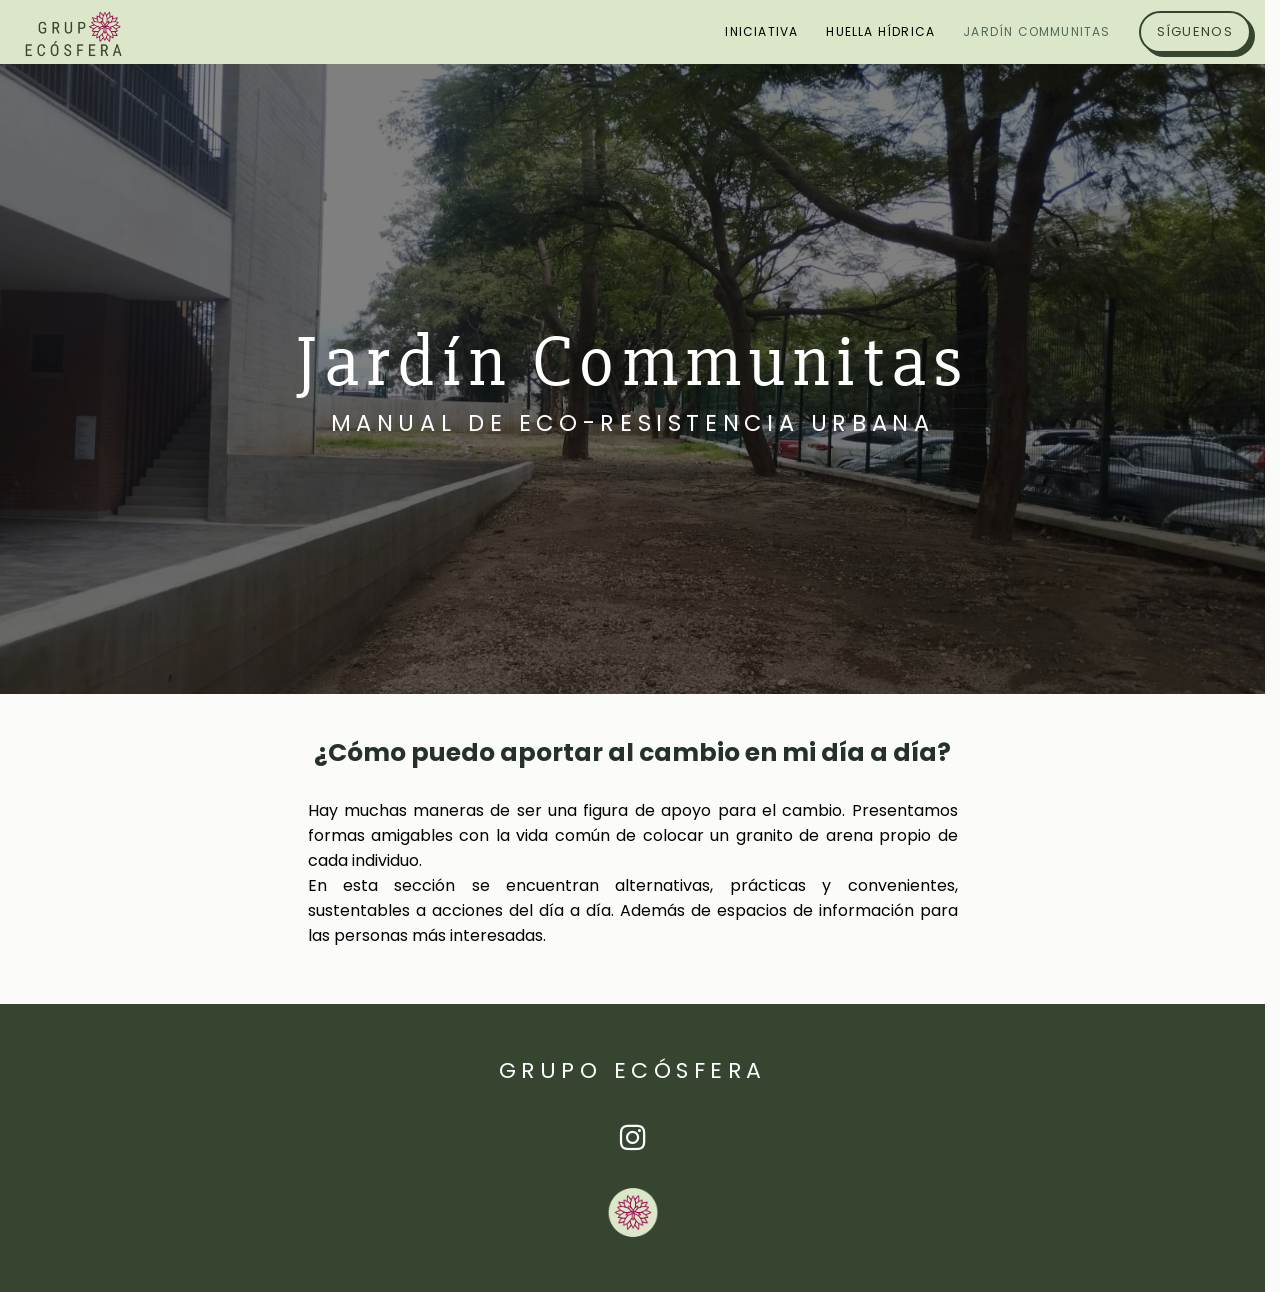
==== commit ce648cd2: "Added intro text to the blog." ====
--- a/Blog/index.html
+++ b/Blog/index.html
@@ -37,7 +37,7 @@
             <p>Imagen de fundacaotelefonicavivo.org.br. Extraída el 9 nov, 2024.</p>
         </div> -->
     </div>
-    <!-- <section id="Acerca-de">
+    <section id="Acerca-de">
         <div id="Acerca-de-content">
             <div class="column-container">
                 <div class="content">
@@ -48,7 +48,7 @@
                 </div>
             </div>
         </div>
-    </section> -->
+    </section>
     <!-- <section id="Sobre-nosotros">
         <h1>Mercados ecológicos</h1>
         <div class="Sobre-nosotros-content">
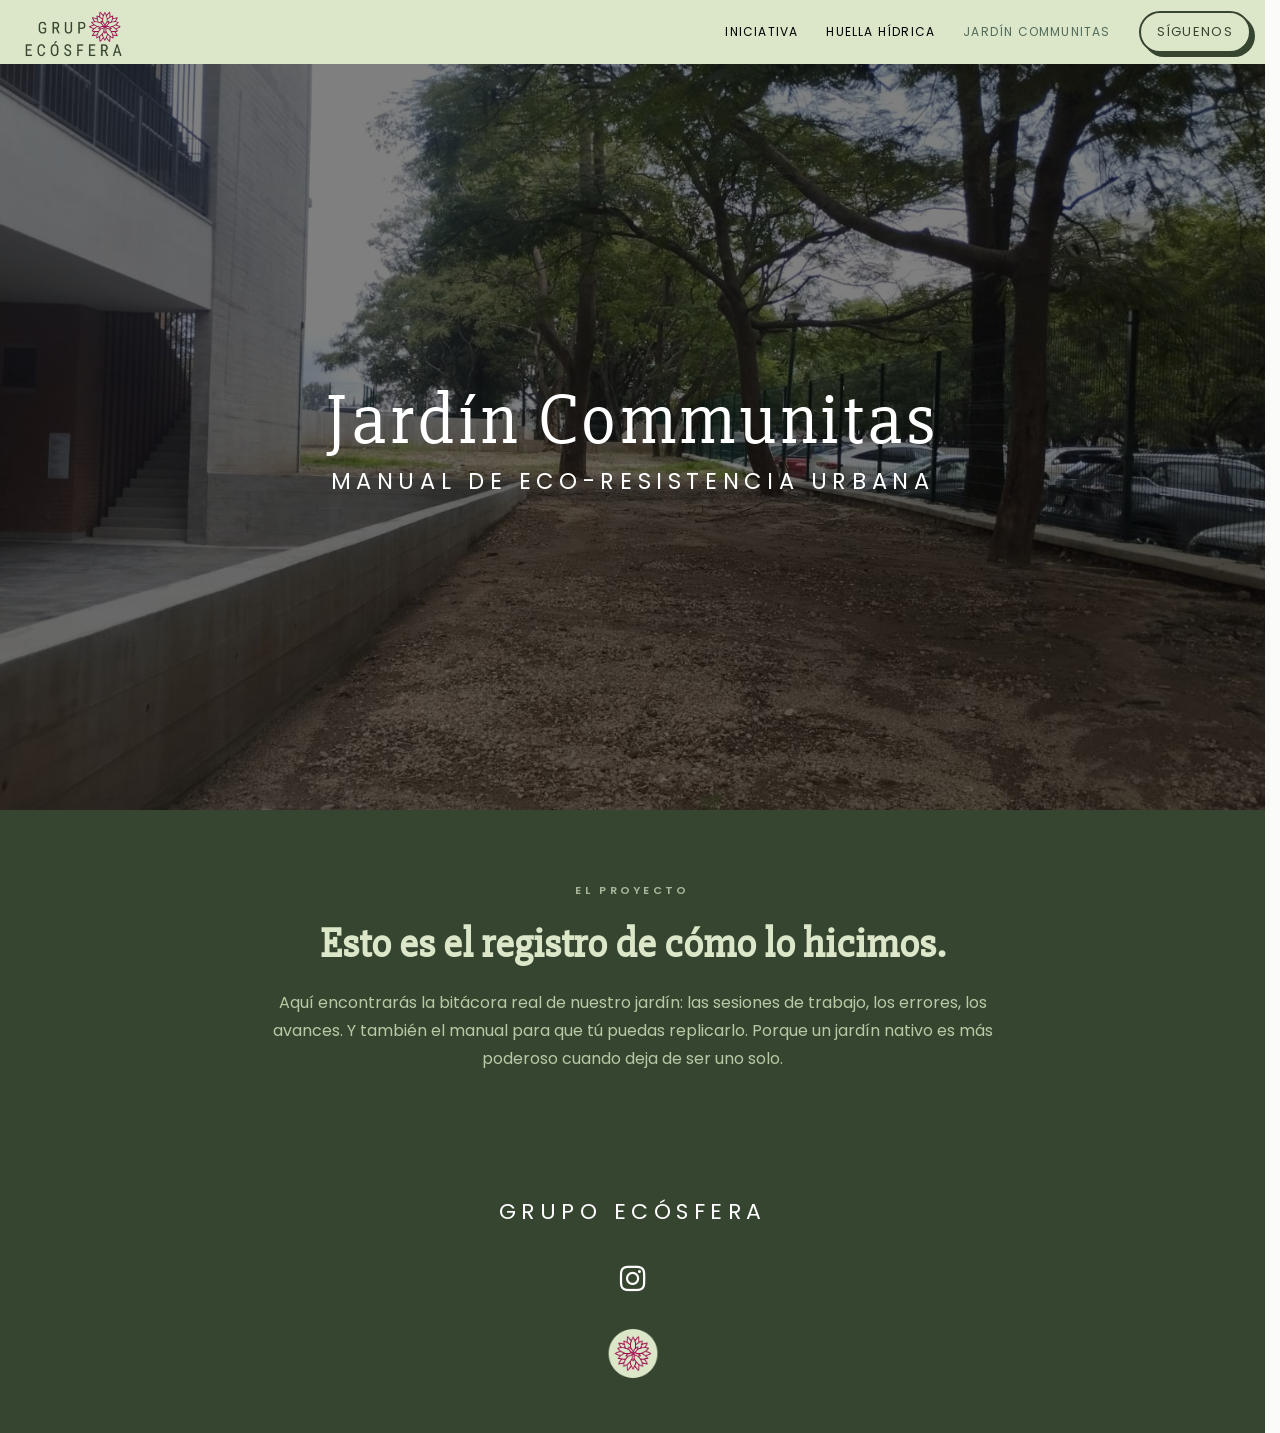
==== commit c165e520: "Macro update, erasing all unused files. Checkpoint to test and save before adding all the new images" ====
--- a/Blog/index.html
+++ b/Blog/index.html
@@ -1,13 +1,13 @@
 <!DOCTYPE html>
-<html lang = "es">
+<html lang="es">
 <head>
     <meta charset="UTF-8">
     <meta name="viewport" content="width=device-width, initial-scale=1.0">
     <meta http-equiv="X-UA-Compatible" content="IE=edge">
     <link rel="stylesheet" type="text/css" href="/styles/styles.css">
     <link rel="stylesheet" href="https://cdnjs.cloudflare.com/ajax/libs/font-awesome/4.7.0/css/font-awesome.min.css">
-    <link rel="stylesheet" href="styles/styles.css">
-    <title>Blog - EcoRed ZMG</title>
+    <link rel="stylesheet" type="text/css" href="styles/styles.css">
+    <title>Jardín Communitas - Grupo Ecósfera</title>
     <link rel="icon" href="/favicon/favicon48.png" sizes="48x48" type="image/png">
     <link rel="icon" href="/favicon/favicon32.png" sizes="32x32" type="image/png">
     <link rel="icon" href="/favicon/favicon64.png" sizes="64x64" type="image/png">
@@ -27,161 +27,289 @@
             <li><a href="https://www.instagram.com/grupo_ecosfera/" target="_blank" rel="noopener noreferrer"><button class="button-75">SÍGUENOS</button></a></li>
         </ul>
     </div>
-    <div class="hero-image" style="background-image: linear-gradient(rgba(0, 0, 0, 0.5), rgba(0, 0, 0, 0.5)), url(images/Hero\ image/hero_img.JPG);">
+
+    <!-- 1. HERO -->
+    <div class="hero-image" style="background-image: linear-gradient(rgba(0,0,0,0.5), rgba(0,0,0,0.5)), url(images/Hero\ image/hero_img.JPG);">
         <div class="hero-image-content">
             <div class="hero-image-title">Jardín Communitas</div>
             <div class="hero-image-subtitle">MANUAL DE ECO-RESISTENCIA URBANA</div>
-            <!-- <button class="button-74" onclick="location.href='#Acerca-de'">CONOCER MÁS</button> -->
-        </div>
-        <!-- <div class="image-footer">
-            <p>Imagen de fundacaotelefonicavivo.org.br. Extraída el 9 nov, 2024.</p>
+        </div>
+    </div>
+
+    <!-- 2. INTRO -->
+    <section id="blog-intro">
+        <div class="blog-intro-inner">
+            <p class="intro-eyebrow">EL PROYECTO</p>
+            <h2 class="intro-heading">Esto es el registro de cómo lo hicimos.</h2>
+            <p class="intro-body">Aquí encontrarás la bitácora real de nuestro jardín: las sesiones de trabajo, los errores, los avances. Y también el manual para que tú puedas replicarlo. Porque un jardín nativo es más poderoso cuando deja de ser uno solo.</p>
+        </div>
+    </section>
+
+    <!-- 3. BITÁCORA -->
+    <!-- <section id="bitacora">
+        <div class="section-inner">
+            <div class="section-label">BITÁCORA DEL PROYECTO</div>
+            <h2 class="section-title">Lo que hicimos, paso a paso.</h2>
+
+            <div class="bitacora-grid">
+
+                <article class="bitacora-card">
+                    <div class="card-img-wrap">
+                        <img src="images/bitacora/jul-2025.jpg" alt="Documentos iniciales" onerror="this.parentElement.classList.add('no-img')">
+                        <div class="card-img-placeholder"><span>JUL</span></div>
+                    </div>
+                    <div class="card-body">
+                        <span class="card-date">Julio 2025</span>
+                        <h3 class="card-title">El proyecto empieza en papel</h3>
+                        <p class="card-text">Redactamos la propuesta estudiantil formal y elaboramos una tabla comparativa de especies nativas de Jalisco: riego, crecimiento, tipo de suelo, iluminación y costo.</p>
+                    </div>
+                </article>
+
+                <article class="bitacora-card">
+                    <div class="card-img-wrap">
+                        <img src="images/bitacora/ago-2025.jpg" alt="Reunión con directivos" onerror="this.parentElement.classList.add('no-img')">
+                        <div class="card-img-placeholder"><span>AGO</span></div>
+                    </div>
+                    <div class="card-body">
+                        <span class="card-date">Agosto 2025</span>
+                        <h3 class="card-title">Nos sentamos con los que mandan</h3>
+                        <p class="card-text">Presentamos la propuesta a la dirección de Prepa ITESO y al departamento de Jardinería. Nos asignaron 110 m² en el Edificio Poniente. El espacio, conseguido.</p>
+                    </div>
+                </article>
+
+                <article class="bitacora-card">
+                    <div class="card-img-wrap">
+                        <img src="images/bitacora/sep-2025.jpg" alt="Inauguración colectivo" onerror="this.parentElement.classList.add('no-img')">
+                        <div class="card-img-placeholder"><span>SEP</span></div>
+                    </div>
+                    <div class="card-body">
+                        <span class="card-date">Septiembre 2025</span>
+                        <h3 class="card-title">Nace el Colectivo Botánica Prepa ITESO</h3>
+                        <p class="card-text">Presentamos la propuesta final de escuela participativa. Elaboramos el marco teórico y metodología. Se inauguró el colectivo estudiantil que le daría vida al jardín.</p>
+                    </div>
+                </article>
+
+                <article class="bitacora-card">
+                    <div class="card-img-wrap">
+                        <img src="images/bitacora/oct-2025.jpg" alt="Muestras de suelo" onerror="this.parentElement.classList.add('no-img')">
+                        <div class="card-img-placeholder"><span>OCT</span></div>
+                    </div>
+                    <div class="card-body">
+                        <span class="card-date">Octubre — Noviembre 2025</span>
+                        <h3 class="card-title">El suelo tiene su propio idioma</h3>
+                        <p class="card-text">Dividimos el terreno en cuadrantes y tomamos muestras. Dos prácticas de laboratorio: textura, infiltración, materia orgánica. El suelo resultó franco arcilloso — ideal para flora nativa jalisciense.</p>
+                    </div>
+                </article>
+
+                <article class="bitacora-card">
+                    <div class="card-img-wrap">
+                        <img src="images/bitacora/dic-2025.jpg" alt="Rehabilitación del suelo" onerror="this.parentElement.classList.add('no-img')">
+                        <div class="card-img-placeholder"><span>DIC</span></div>
+                    </div>
+                    <div class="card-body">
+                        <span class="card-date">Diciembre 2025 — Enero 2026</span>
+                        <h3 class="card-title">Rehabilitando la tierra</h3>
+                        <p class="card-text">Identificamos las especies disponibles. Dos rondas de sesiones de trabajo: removimos piedras, hierba y basura. Colocamos elementos abióticos (piedras, aserrín) según los resultados del laboratorio. Propuesta final del diseño aprobada.</p>
+                    </div>
+                </article>
+
+                <article class="bitacora-card">
+                    <div class="card-img-wrap">
+                        <img src="images/bitacora/feb-2026.jpg" alt="Plantado de agaves" onerror="this.parentElement.classList.add('no-img')">
+                        <div class="card-img-placeholder"><span>FEB</span></div>
+                    </div>
+                    <div class="card-body">
+                        <span class="card-date">Febrero 2026</span>
+                        <h3 class="card-title">Las manos en la tierra</h3>
+                        <p class="card-text">Iniciaron las sesiones del colectivo estudiantil. Se plantaron los primeros agaves. En paralelo, comenzamos a registrar avistamientos de aves con eBird y Merlín: 10 especies en promedio.</p>
+                    </div>
+                </article>
+
+                <article class="bitacora-card">
+                    <div class="card-img-wrap">
+                        <img src="images/bitacora/mar-2026.jpg" alt="Plantado de pitahayas" onerror="this.parentElement.classList.add('no-img')">
+                        <div class="card-img-placeholder"><span>MAR</span></div>
+                    </div>
+                    <div class="card-body">
+                        <span class="card-date">Marzo 2026</span>
+                        <h3 class="card-title">34 plantas. El jardín existe.</h3>
+                        <p class="card-text">Plantamos los 20 brotes de pitahaya. Se elaboró el plan de mantenimiento por cuadrante, integrado al currículum de Formación Ignaciana. El jardín quedó a disposición de toda la comunidad del ITESO.</p>
+                    </div>
+                </article>
+
+            </div>
+        </div>
+    </section> -->
+
+    <!-- 4. GUÍA PARA REPLICAR -->
+    <!-- <section id="guia">
+        <div class="section-inner">
+            <div class="section-label">GUÍA PARA REPLICAR</div>
+            <h2 class="section-title">Cómo hacer tu propio jardín nativo.</h2>
+
+            <div class="replication-note">
+                <span class="note-icon">📍</span>
+                <p>Este modelo está diseñado para la ZMG: suelo franco arcilloso, clima semicálido semihúmedo, precipitación media anual de 998 mm. Si estás dentro de la zona, las condiciones son prácticamente las mismas.</p>
+            </div>
+
+            <div class="steps-list">
+
+                <div class="step-item">
+                    <div class="step-number">01</div>
+                    <div class="step-content">
+                        <div class="step-img-wrap">
+                            <img src="images/guia/paso1.jpg" alt="Planear y vincularse" onerror="this.parentElement.classList.add('no-img')">
+                            <div class="step-img-placeholder">FOTO</div>
+                        </div>
+                        <div class="step-text">
+                            <h3>Planea y vincula a quienes tienen el espacio</h3>
+                            <p>Identifica un espacio disponible y habla con quienes lo administran. Prepara una propuesta concreta: qué vas a plantar, por qué, y cómo lo vas a mantener. Incluye una tabla de especies candidatas con sus requerimientos. No pidas permiso genérico — presenta un plan.</p>
+                        </div>
+                    </div>
+                </div>
+
+                <div class="step-item">
+                    <div class="step-number">02</div>
+                    <div class="step-content">
+                        <div class="step-img-wrap">
+                            <img src="images/guia/paso2.jpg" alt="Evaluar el suelo" onerror="this.parentElement.classList.add('no-img')">
+                            <div class="step-img-placeholder">FOTO</div>
+                        </div>
+                        <div class="step-text">
+                            <h3>Evalúa tu suelo antes de sembrar</h3>
+                            <p>Toma muestras por cuadrante y llévalas a un laboratorio. Las pruebas clave son: textura (arcilla / limo / arena), infiltración y presencia de materia orgánica. Esto define qué plantas van dónde, y si necesitas enmendar el terreno antes de sembrar.</p>
+                        </div>
+                    </div>
+                </div>
+
+                <div class="step-item">
+                    <div class="step-number">03</div>
+                    <div class="step-content">
+                        <div class="step-img-wrap">
+                            <img src="images/guia/paso3.jpg" alt="Rehabilitar el terreno" onerror="this.parentElement.classList.add('no-img')">
+                            <div class="step-img-placeholder">FOTO</div>
+                        </div>
+                        <div class="step-text">
+                            <h3>Rehabilita el terreno</h3>
+                            <p>Retira piedras, escombros y maleza. Según los resultados del laboratorio, incorpora elementos abióticos: aserrín para mejorar aireación, piedras para retención de calor, etc. Esta etapa tarda más de lo que crees — planifica al menos dos sesiones de trabajo colectivo.</p>
+                        </div>
+                    </div>
+                </div>
+
+                <div class="step-item">
+                    <div class="step-number">04</div>
+                    <div class="step-content">
+                        <div class="step-img-wrap">
+                            <img src="images/guia/paso4.jpg" alt="Sembrar" onerror="this.parentElement.classList.add('no-img')">
+                            <div class="step-img-placeholder">FOTO</div>
+                        </div>
+                        <div class="step-text">
+                            <h3>Siembra con criterio, no al azar</h3>
+                            <p>Asigna cada especie a su cuadrante según exposición solar, humedad y espacio disponible. Haz las cavidades del tamaño correcto, ancla bien las raíces y cubre con la tierra removida. Para los agaves, el costo fue mínimo: el jardín completo (34 plantas, 110 m²) costó <strong>$3,122 MXN</strong>.</p>
+                        </div>
+                    </div>
+                </div>
+
+                <div class="step-item">
+                    <div class="step-number">05</div>
+                    <div class="step-content">
+                        <div class="step-img-wrap">
+                            <img src="images/guia/paso5.jpg" alt="Mantener y abrir a la comunidad" onerror="this.parentElement.classList.add('no-img')">
+                            <div class="step-img-placeholder">FOTO</div>
+                        </div>
+                        <div class="step-text">
+                            <h3>Mantén — y abre el jardín a tu comunidad</h3>
+                            <p>Crea un plan de mantenimiento por cuadrante: frecuencia de riego, limpieza del suelo, señales de alerta por planta. Comparte ese plan con más personas. Nosotros lo integramos al currículum escolar: los alumnos de tercer año cuidan el jardín como parte de su materia. El jardín vive si lo cuidan varios.</p>
+                        </div>
+                    </div>
+                </div>
+
+            </div>
+        </div>
+    </section> -->
+
+    <!-- 5. NÚMEROS QUE HABLAN -->
+    <!-- <section id="numeros">
+        <div class="section-inner">
+            <div class="section-label">LOS NÚMEROS</div>
+            <h2 class="section-title">Lo que logramos, en concreto.</h2>
+            <div class="stats-grid">
+                <div class="stat-card">
+                    <div class="stat-val">110 m²</div>
+                    <div class="stat-label">de jardín nativo en Prepa ITESO</div>
+                </div>
+                <div class="stat-card">
+                    <div class="stat-val">34</div>
+                    <div class="stat-label">plantas nativas sembradas</div>
+                </div>
+                <div class="stat-card accent">
+                    <div class="stat-val">8 L</div>
+                    <div class="stat-label">por semana en temporada árida</div>
+                    <div class="stat-compare">vs. 5,390 L que necesitaría el mismo espacio en pasto</div>
+                </div>
+                <div class="stat-card">
+                    <div class="stat-val">10 → 16</div>
+                    <div class="stat-label">especies de aves observadas (feb → abr)</div>
+                </div>
+                <div class="stat-card">
+                    <div class="stat-val">$3,122</div>
+                    <div class="stat-label">MXN — costo total de implementación</div>
+                </div>
+                <div class="stat-card">
+                    <div class="stat-val">19.5 / 20</div>
+                    <div class="stat-label">calificación promedio en evaluación de impacto</div>
+                </div>
+            </div>
+        </div>
+    </section> -->
+
+    <!-- 6. CTA CALCULADORA -->
+    <!-- <section id="cta-calculadora">
+        <div class="cta-inner">
+            <div class="cta-text">
+                <p class="cta-eyebrow">ANTES DE SEMBRAR</p>
+                <h2>¿Cuánta agua necesitará tu jardín?</h2>
+                <p>Nuestra calculadora usa datos reales de precipitación y evapotranspiración en la ZMG para decirte cuántos litros de riego artificial necesitarás mes a mes — y en qué época el jardín se sostiene solo.</p>
+                <a href="/Huella_hidrica/" class="button-75 cta-btn">CALCULAR MI HUELLA HÍDRICA</a>
+            </div>
+            <div class="cta-decoration" aria-hidden="true">
+                <div class="deco-circle"></div>
+                <div class="deco-text">998 mm/año · ZMG</div>
+            </div>
+        </div>
+    </section> -->
+
+    <!-- 7. GALERÍA -->
+    <section id="galeria">
+        <!-- <div class="section-inner">
+            <div class="section-label">GALERÍA</div>
+            <h2 class="section-title">El Jardín Communitas en imágenes.</h2>
+            <p class="galeria-hint">Las fotos se cargan automáticamente desde la carpeta <code>Blog/gallery/</code>. Nómbralas <code>001.jpg</code>, <code>002.jpg</code>… en el orden en que quieras que aparezcan.</p>
+
+            <div id="gallery-grid" class="gallery-grid">
+                <div class="gallery-loading" id="gallery-loading">
+                    <span class="loading-dot"></span>
+                    <span class="loading-dot"></span>
+                    <span class="loading-dot"></span>
+                </div>
+                <div class="gallery-empty" id="gallery-empty" style="display:none;">
+                    <p>Coloca tus fotos en <code>Blog/gallery/</code> nombradas <code>001.jpg</code>, <code>002.jpg</code>, etc. para que aparezcan aquí automáticamente.</p>
+                </div>
+            </div>
         </div> -->
-    </div>
-    <section id="Acerca-de">
-        <div id="Acerca-de-content">
-            <div class="column-container">
-                <div class="content">
-                    <h2>¿Cómo puedo aportar al cambio en mi día a día?</h2>
-                    <div class="content-text">
-                        <p>Hay muchas maneras de ser una figura de apoyo para el cambio. Presentamos formas amigables con la vida común de colocar un granito de arena propio de cada individuo.<br>En esta sección se encuentran alternativas, prácticas y convenientes, sustentables a acciones del día a día. Además de espacios de información para las personas más interesadas.</p>
-                    </div>
-                </div>
-            </div>
-        </div>
+
+        <!-- LIGHTBOX -->
+        <!-- <div id="lightbox" class="lightbox" role="dialog" aria-modal="true" aria-label="Foto ampliada">
+            <button class="lb-close" id="lb-close" aria-label="Cerrar">&#10005;</button>
+            <button class="lb-prev" id="lb-prev" aria-label="Anterior">&#8592;</button>
+            <button class="lb-next" id="lb-next" aria-label="Siguiente">&#8594;</button>
+            <div class="lb-img-wrap">
+                <img id="lb-img" src="" alt="Foto del jardín">
+            </div>
+            <div class="lb-counter" id="lb-counter"></div>
+        </div> -->
     </section>
-    <!-- <section id="Sobre-nosotros">
-        <h1>Mercados ecológicos</h1>
-        <div class="Sobre-nosotros-content">
-            <div class="content">
-                <div class="column" onclick="window.location.href='Entradas/Feria%20de%20Productores/'">
-                    <div class="frame">
-                        <div class="role">
-                            <p>CONOCER MÁS...</p>
-                        </div>
-                        <img src="images/Mercados ecologicos/Feria de productores.jpg">
-                    </div>
-                    <div class="image-ref">
-                        <p>Imagen de tripadvisor.com.</p>
-                    </div>
-                    <div class="name">
-                        <p>FERIA DE PRODUCTORES</p>
-                    </div>
-                </div>
-                <div class="column" onclick="window.location.href='Entradas/Mercadito%20Flor%20de%20Luna/'">
-                    <div class="frame">
-                        <div class="role">
-                            <p>CONOCER MÁS...</p>
-                        </div>
-                        <img src="images/Mercados ecologicos/Mercadito flor de luna.png">
-                    </div>
-                    <div class="image-ref">
-                        <p>Fotografía por Ximena Torres.</p>
-                    </div>
-                    <div class="name">
-                        <p>MERCADITO "FLOR DE LUNA"</p>
-                    </div>
-                </div>
-                <div class="column" onclick="window.location.href='Entradas/Tianguis%20del%20Recycle/'">
-                    <div class="frame">
-                        <div class="role">
-                            <p>CONOCER MÁS...</p>
-                        </div>
-                        <img src="images/Mercados ecologicos/Tianguis recycle.jpg">
-                    </div>
-                    <div class="image-ref">
-                        <p>Imagen de facebook.com/tianguisdelrecycle.</p>
-                    </div>
-                    <div class="name">
-                        <p>TIANGUIS "DEL RECYCLE"</p>
-                    </div>
-                </div>
-                <div class="column" onclick="window.location.href='Entradas/Bazar%20Casa-Cem/'">
-                    <div class="frame">
-                        <div class="role">
-                            <p>CONOCER MÁS...</p>
-                        </div>
-                        <img src="images/Mercados ecologicos/Casa cem.png">
-                    </div>
-                    <div class="image-ref">
-                        <p>Imagen de casacem.com.</p>
-                    </div>
-                    <div class="name-casa-cem">
-                        <p>BAZAR ECO-SUSTENTABLE "CASA CEM"</p>
-                    </div>
-                </div>
-            </div>
-        </div>
-    </section> -->
-    <!-- <section id="Sobre-nosotros">
-        <h1>Alternativas de movilidad</h1>
-        <div class="Sobre-nosotros-content">
-            <div class="content">
-                <div class="column" onclick="window.location.href='Entradas/Mi%20Bici/'">
-                    <div class="frame">
-                        <div class="role">
-                            <p>CONOCER MÁS...</p>
-                        </div>
-                        <img src="images/Alternativas de movilidad/Mi bici.jpg">
-                    </div>
-                    <div class="image-ref">
-                        <p>Imagen de pasajero7.com.</p>
-                    </div>
-                    <div class="name">
-                        <p>MI BICI</p>
-                    </div>
-                </div>
-                <div class="column" onclick="window.location.href='Entradas/Via%20RecreActiva/'">
-                    <div class="frame">
-                        <div class="role">
-                            <p>CONOCER MÁS...</p>
-                        </div>
-                        <img src="images/Alternativas de movilidad/La via recreactiva.jpeg">
-                    </div>
-                    <div class="image-ref">
-                        <p>Imagen de viarecreactiva.com.</p>
-                    </div>
-                    <div class="name">
-                        <p>VIA RECREACTIVA</p>
-                    </div>
-                </div>
-            </div>
-        </div>
-    </section> -->
-    <!-- <section id="Sobre-nosotros">
-        <h1>Otras iniciativas</h1>
-        <div class="Sobre-nosotros-content">
-            <div class="content">
-                <div class="column" onclick="window.location.href='Entradas/Buscadores%20ecologicos/'">
-                    <div class="frame">
-                        <div class="role">
-                            <p>CONOCER MÁS...</p>
-                        </div>
-                        <img src="images/Otras iniciativas/Buscadores ecologicos.png">
-                    </div>
-                    <div class="image-ref">
-                        <p>Imagen de jetcomputer.net/blog.</p>
-                    </div>
-                    <div class="name">
-                        <p>BUSCADORES ECOLÓGICOS</p>
-                    </div>
-                </div>
-                <div class="column" onclick="window.location.href='Entradas/Fashion%20Revolution/'">
-                    <div class="frame">
-                        <div class="role">
-                            <p>CONOCER MÁS...</p>
-                        </div>
-                        <img src="images/Otras iniciativas/Fashion Revolution.png">
-                    </div>
-                    <div class="image-ref">
-                        <p>Imagen de coolhuntermx.com.</p>
-                    </div>
-                    <div class="name">
-                        <p>TALLERES "FASHION REVOLUTION"</p>
-                    </div>
-                </div>
-            </div>
-        </div>
-    </section> -->
+
     <footer>
         <div class="footer-content">
             <div class="footer-title">GRUPO ECÓSFERA</div>
@@ -189,25 +317,158 @@
             <div><img src="/images/logos/circle_flower.png" alt="Logo de Grupo Ecósfera"></div>
         </div>
     </footer>
+
     <script>
         /* ── Hamburger menu ── */
-      const hamburger = document.getElementById('hamburger-btn');
-      const navMenu = document.getElementById('nav-menu');
- 
-      hamburger.addEventListener('click', () => {
-        const isOpen = navMenu.classList.toggle('nav-open');
-        hamburger.classList.toggle('is-open', isOpen);
-        hamburger.setAttribute('aria-expanded', isOpen);
-      });
- 
-      // Close menu when a nav link is clicked
-      navMenu.querySelectorAll('a').forEach(link => {
-        link.addEventListener('click', () => {
-          navMenu.classList.remove('nav-open');
-          hamburger.classList.remove('is-open');
-          hamburger.setAttribute('aria-expanded', 'false');
+        const hamburger = document.getElementById('hamburger-btn');
+        const navMenu = document.getElementById('nav-menu');
+        hamburger.addEventListener('click', () => {
+            const isOpen = navMenu.classList.toggle('nav-open');
+            hamburger.classList.toggle('is-open', isOpen);
+            hamburger.setAttribute('aria-expanded', isOpen);
         });
-      });
+        navMenu.querySelectorAll('a').forEach(link => {
+            link.addEventListener('click', () => {
+                navMenu.classList.remove('nav-open');
+                hamburger.classList.remove('is-open');
+                hamburger.setAttribute('aria-expanded', 'false');
+            });
+        });
+
+        /* ── Auto-loading gallery ──
+           Looks for images in Blog/gallery/ named 001.jpg, 002.jpg, …
+           Tries .jpg, .jpeg, .png and .webp for each index.
+           Stops after 3 consecutive misses so it doesn't run forever.
+           ─────────────────────────────────────────────────────────── */
+        const GALLERY_FOLDER   = 'gallery/';
+        const EXTENSIONS       = ['jpg', 'jpeg', 'png', 'webp', 'JPG', 'JPEG', 'PNG', 'WEBP'];
+        const MAX_INDEX        = 200;   // hard stop
+        const MAX_MISSES       = 3;     // consecutive fails before giving up
+
+        let galleryImages = [];   // { src, index } array, populated after load
+        let lbCurrent = 0;
+
+        function tryLoad(src) {
+            return new Promise(resolve => {
+                const img = new Image();
+                img.onload  = () => resolve(src);
+                img.onerror = () => resolve(null);
+                img.src = src;
+            });
+        }
+
+        async function loadGalleryImages() {
+            const loading = document.getElementById('gallery-loading');
+            const empty   = document.getElementById('gallery-empty');
+            const grid    = document.getElementById('gallery-grid');
+            const found   = [];
+            let misses = 0;
+
+            for (let i = 1; i <= MAX_INDEX && misses < MAX_MISSES; i++) {
+                const num = String(i).padStart(3, '0');
+                let loaded = null;
+                for (const ext of EXTENSIONS) {
+                    loaded = await tryLoad(`${GALLERY_FOLDER}${num}.${ext}`);
+                    if (loaded) break;
+                }
+                if (loaded) {
+                    misses = 0;
+                    found.push(loaded);
+                    // Add card to DOM immediately as each image resolves
+                    const card = buildGalleryCard(loaded, found.length - 1);
+                    if (loading.parentNode === grid) {
+                        grid.insertBefore(card, loading);
+                    } else {
+                        grid.appendChild(card);
+                    }
+                } else {
+                    misses++;
+                }
+            }
+
+            loading.remove();
+            galleryImages = found;
+
+            if (found.length === 0) {
+                empty.style.display = 'flex';
+            }
+        }
+
+        function buildGalleryCard(src, index) {
+            const item = document.createElement('div');
+            item.className = 'gallery-item';
+            item.setAttribute('tabindex', '0');
+            item.setAttribute('role', 'button');
+            item.setAttribute('aria-label', `Ver foto ${index + 1}`);
+
+            const img = document.createElement('img');
+            img.src = src;
+            img.alt = `Foto del Jardín Communitas ${index + 1}`;
+            img.loading = 'lazy';
+
+            const overlay = document.createElement('div');
+            overlay.className = 'gallery-overlay';
+            overlay.innerHTML = '<i class="fa fa-search-plus"></i>';
+
+            item.appendChild(img);
+            item.appendChild(overlay);
+            item.addEventListener('click', () => openLightbox(index));
+            item.addEventListener('keydown', e => { if (e.key === 'Enter' || e.key === ' ') openLightbox(index); });
+
+            return item;
+        }
+
+        /* ── Lightbox ── */
+        function openLightbox(index) {
+            lbCurrent = index;
+            const lb = document.getElementById('lightbox');
+            document.getElementById('lb-img').src = galleryImages[lbCurrent];
+            updateLbCounter();
+            lb.classList.add('active');
+            document.body.style.overflow = 'hidden';
+            document.getElementById('lb-close').focus();
+        }
+
+        function closeLightbox() {
+            document.getElementById('lightbox').classList.remove('active');
+            document.body.style.overflow = '';
+        }
+
+        function lbMove(dir) {
+            lbCurrent = (lbCurrent + dir + galleryImages.length) % galleryImages.length;
+            document.getElementById('lb-img').src = galleryImages[lbCurrent];
+            updateLbCounter();
+        }
+
+        function updateLbCounter() {
+            document.getElementById('lb-counter').textContent = `${lbCurrent + 1} / ${galleryImages.length}`;
+        }
+
+        document.getElementById('lb-close').addEventListener('click', closeLightbox);
+        document.getElementById('lb-prev').addEventListener('click', () => lbMove(-1));
+        document.getElementById('lb-next').addEventListener('click', () => lbMove(1));
+        document.getElementById('lightbox').addEventListener('click', e => {
+            if (e.target === document.getElementById('lightbox')) closeLightbox();
+        });
+        document.addEventListener('keydown', e => {
+            const lb = document.getElementById('lightbox');
+            if (!lb.classList.contains('active')) return;
+            if (e.key === 'Escape')      closeLightbox();
+            if (e.key === 'ArrowLeft')   lbMove(-1);
+            if (e.key === 'ArrowRight')  lbMove(1);
+        });
+
+        // Touch swipe for lightbox
+        let lbTouchX = 0;
+        document.getElementById('lightbox').addEventListener('touchstart', e => { lbTouchX = e.touches[0].clientX; }, { passive: true });
+        document.getElementById('lightbox').addEventListener('touchend', e => {
+            const dx = e.changedTouches[0].clientX - lbTouchX;
+            if (dx < -50) lbMove(1);
+            if (dx > 50)  lbMove(-1);
+        });
+
+        // Start gallery load
+        loadGalleryImages();
     </script>
 </body>
 </html>
--- a/styles/styles.css
+++ b/styles/styles.css
@@ -9,30 +9,15 @@
 
 html {
     scroll-behavior: smooth;
-    /* overflow-x: hidden; */
-    /* Syntax: [Thumb Color] [Track Color] */
     scrollbar-color: #9C0A4F #DCE7C9;
     scrollbar-width: auto;
     scrollbar-gutter: stable;
 }
 
-::-webkit-scrollbar {
-    width: 10px;
-}
-
-::-webkit-scrollbar-track {
-    background: #DCE7C9;
-}
-
-::-webkit-scrollbar-thumb {
-    background: #9C0A4F;
-    border-radius: 10px;
-    border: 2px solid #DCE7C9;
-}
-
-::-webkit-scrollbar-thumb:hover {
-    background: #7a083d;
-}
+::-webkit-scrollbar { width: 10px; }
+::-webkit-scrollbar-track { background: #DCE7C9; }
+::-webkit-scrollbar-thumb { background: #9C0A4F; border-radius: 10px; border: 2px solid #DCE7C9; }
+::-webkit-scrollbar-thumb:hover { background: #7a083d; }
 
 body {
     margin: 0;
@@ -40,21 +25,42 @@
     background-color: #fbfcfa;
 }
 
-/* ── Design tokens ──────────────────────────────────────────
-   Single source of truth for structural measurements.
-   Update here and everything that references the variable
-   adjusts automatically — including calc() expressions.
-   ────────────────────────────────────────────────────────── */
-
+/* ── Design tokens ── */
 :root {
     --nav-height: 64px;
 }
 
-/* ── Navigation bar ─────────────────────────────────────────
-   Fixed px height: navbars are structural chrome, not content.
-   vh would make this tiny on landscape phones.
-   ────────────────────────────────────────────────────────── */
-
+/* ============================================================
+   SHARED SECTION UTILITIES
+   Used consistently across all pages for visual coherence.
+   ============================================================ */
+
+.section-inner {
+    max-width: 1200px;
+    margin: 0 auto;
+    padding: 80px 40px;
+}
+
+.section-label {
+    font-family: "Poppins", sans-serif;
+    font-size: 11px;
+    font-weight: 600;
+    letter-spacing: 0.25em;
+    color: #9C0A4F;
+    margin-bottom: 12px;
+    text-transform: uppercase;
+}
+
+.section-title {
+    font-family: "Slabo 27px", serif;
+    font-size: clamp(28px, 4vw, 44px);
+    color: #364530;
+    margin: 0 0 48px 0;
+    line-height: 1.15;
+    font-weight: 400;
+}
+
+/* ── Navigation bar ── */
 #top-navigation-bar {
     position: sticky;
     top: 0;
@@ -62,15 +68,12 @@
     background-color: #DCE7C9;
     height: var(--nav-height);
     width: 100%;
-    
-    /* ADD THESE: Ensures padding inside the safe zone */
     padding-left: env(safe-area-inset-left);
     padding-right: env(safe-area-inset-right);
-    
     display: flex;
     align-items: center;
     justify-content: space-between;
-    box-sizing: border-box; /* Ensures padding doesn't break width */
+    box-sizing: border-box;
 }
 
 #top-navigation-bar img {
@@ -90,10 +93,7 @@
     padding: 0;
 }
 
-#top-navigation-bar ul li {
-    display: inline-block;
-    align-items: center;
-}
+#top-navigation-bar ul li { display: inline-block; align-items: center; }
 
 #top-navigation-bar ul li a {
     position: relative;
@@ -108,34 +108,10 @@
     transition: color 0.3s ease;
 }
 
-#top-navigation-bar ul li a.active {
-    color: #526B5C;
-}
-
-/* #top-navigation-bar ul li a.active::after {
-    content: "";
-    position: absolute;
-    left: -10%;
-    bottom: 12px;
-    width: 120%;
-    height: 2px;
-    background-color: #364530;
-    transition: all 0.3s ease;
-}
-
-#top-navigation-bar:hover ul li a.active::after {
-    left: 0%;
-    width: 100%;
-} */
-
-#top-navigation-bar ul li a:hover:not(.active) {
-    color: white;
-}
-
-/* ── Button: SÍGUENOS (nav) ─────────────────────────────────
-   px throughout: button sizing should be stable and predictable.
-   ────────────────────────────────────────────────────────── */
-
+#top-navigation-bar ul li a.active { color: #526B5C; }
+#top-navigation-bar ul li a:hover:not(.active) { color: white; }
+
+/* ── Button: SÍGUENOS ── */
 .button-75 {
     background-color: #DCE7C9;
     border: 2px solid #364530;
@@ -157,88 +133,10 @@
     touch-action: manipulation;
     transition: background-color 0.3s ease;
 }
-
-.button-75:hover {
-    background-color: #fff;
-}
-
-.button-75:active {
-    box-shadow: #364530 2px 2px 0 0;
-    transform: translate(2px, 2px);
-}
-
-.button-75-active {
-    box-shadow: #364530 2px 2px 0 0;
-    transform: translate(2px, 2px);
-}
-
-/* ── Hero image ─────────────────────────────────────────────
-   calc(100vh - var(--nav-height)) fills exactly the remaining
-   viewport below the navbar. The variable updates automatically
-   in the landscape breakpoint so the math stays correct.
-   Text uses min(vw, vh) so it stays proportional to whichever
-   dimension is smaller — prevents huge text in landscape.
-   ────────────────────────────────────────────────────────── */
-
-.hero-image {
-    height: calc(90vh - var(--nav-height));
-    background-size: cover;
-    position: relative;
-}
-
-.hero-image-content {
-    text-align: center;
-    position: absolute;
-    top: 50%;
-    left: 50%;
-    transform: translate(-50%, -50%);
-    color: white;
-    /* Ensure text stays away from notches on landscape */
-    width: calc(100% - env(safe-area-inset-left) - env(safe-area-inset-right));
-}
-
-.hero-image-title {
-    letter-spacing: 0.05em;
-    color: white;
-    font-family: "Slabo 27px", serif;
-    font-weight: 400;
-    font-style: normal;
-    font-size: clamp(32px, min(10vw, 8vh), 96px);
-}
-
-.hero-image-subtitle {
-    letter-spacing: 0.25em;
-    color: white;
-    font-family: "Poppins", serif;
-    font-weight: 400;
-    font-style: normal;
-    font-size: clamp(12px, min(2.5vw, 2.5vh), 28px);
-}
-
-.image p {
-    font-family: "Poppins", sans-serif;
-    font-size: 0.65em;
-    margin: 0;
-}
-
-.image-footer {
-    position: absolute;
-    bottom: 10px;
-    left: 15px;
-    font-family: "Poppins", sans-serif;
-    font-size: 13px;
-    color: rgba(255, 255, 255, 0.8);
-    background-color: rgba(0, 0, 0, 0.5);
-    padding: 5px 10px;
-    border-radius: 5px;
-}
-
-.image-footer p {
-    margin: 0;
-}
-
-/* ── Button: ÚNETE AL MOVIMIENTO (hero) ─────────────────── */
-
+.button-75:hover { background-color: #fff; }
+.button-75:active { box-shadow: #364530 2px 2px 0 0; transform: translate(2px, 2px); }
+
+/* ── Button: hero CTA ── */
 .button-74 {
     background-color: #DCE7C9;
     border: 2px solid #364530;
@@ -261,24 +159,63 @@
     transition: background-color 0.3s ease;
     margin-top: 16px;
 }
-
-.button-74:hover {
-    background-color: #fff;
-}
-
-.button-74:active {
-    box-shadow: #364530 2px 2px 0 0;
-    transform: translate(2px, 2px);
-}
-
-.button-74-active {
-    box-shadow: #364530 2px 2px 0 0;
-    transform: translate(2px, 2px);
-}
-
-/* ── Acerca de ──────────────────────────────────────────── */
-
-/* Offset for sticky nav so the section doesn't hide behind it */
+.button-74:hover { background-color: #fff; }
+.button-74:active { box-shadow: #364530 2px 2px 0 0; transform: translate(2px, 2px); }
+
+/* ── Hero image ── */
+.hero-image {
+    height: calc(90vh - var(--nav-height));
+    background-size: cover;
+    background-position: center;
+    position: relative;
+}
+
+.hero-image-content {
+    text-align: center;
+    position: absolute;
+    top: 50%;
+    left: 50%;
+    transform: translate(-50%, -50%);
+    color: white;
+    width: calc(100% - env(safe-area-inset-left) - env(safe-area-inset-right));
+}
+
+.hero-image-title {
+    letter-spacing: 0.05em;
+    color: white;
+    font-family: "Slabo 27px", serif;
+    font-weight: 400;
+    font-style: normal;
+    font-size: clamp(32px, min(10vw, 8vh), 96px);
+}
+
+.hero-image-subtitle {
+    letter-spacing: 0.25em;
+    color: white;
+    font-family: "Poppins", serif;
+    font-weight: 400;
+    font-style: normal;
+    font-size: clamp(12px, min(2.5vw, 2.5vh), 28px);
+}
+
+.image-footer {
+    position: absolute;
+    bottom: 10px;
+    left: 15px;
+    font-family: "Poppins", sans-serif;
+    font-size: 13px;
+    color: rgba(255, 255, 255, 0.8);
+    background-color: rgba(0, 0, 0, 0.5);
+    padding: 5px 10px;
+    border-radius: 4px;
+}
+
+.image-footer p { margin: 0; }
+
+/* ============================================================
+   #Acerca-de
+   ============================================================ */
+
 #Acerca-de::before {
     content: "";
     display: block;
@@ -292,201 +229,96 @@
 }
 
 #Acerca-de-content {
-    width: 100%;
-    display: flex;
-    justify-content: center;
-    align-items: center;
-    padding-top: 80px;
-    padding-bottom: 80px;
-    gap: 160px;
+    display: flex;
+    justify-content: center;
+    align-items: flex-start;
+    gap: 80px;
+    padding-top: 16px;
+}
+
+#Acerca-de .column-container {
+    display: flex;
+    justify-content: center;
 }
 
 #Acerca-de h2 {
-    font-family: "Poppins", serif;
-    color: #26312A;
+    font-family: "Slabo 27px", serif;
+    font-size: clamp(22px, 2.5vw, 30px);
+    color: #364530;
+    margin: 0 0 16px 0;
+    font-weight: 400;
+    line-height: 1.2;
 }
 
 #Acerca-de p {
-    font-family: "Poppins", serif;
-    color: black;
-}
-
-#Acerca-de .column {
-    display: flex;
-    justify-content: center;
-    align-items: center;
-    text-align: center;
+    font-family: "Poppins", sans-serif;
+    font-size: 14px;
+    line-height: 1.75;
+    color: #555;
+    margin: 0;
 }
 
 #Acerca-de .content {
     display: flex;
     flex-direction: column;
-    align-items: center;
-    justify-content: center;
-    text-align: justify;
-    gap: 10px;
-    width: 500px;
+    align-items: flex-start;
+    gap: 16px;
+    width: 480px;
+}
+
+#Acerca-de .image {
+    width: 100%;
+    overflow: hidden;
+    border-radius: 4px;
 }
 
 #Acerca-de img {
-    width: 450px;
+    width: 100%;
     height: auto;
-    border-radius: 15px;
-}
-
-/* ── Sobre nosotros ─────────────────────────────────────── */
-
-#Sobre-nosotros {
-    width: 100%;
-    padding-top: 20px;
-    padding-bottom: 20px;
-}
-
-#Sobre-nosotros-content {
-    width: 100%;
-    align-items: center;
-    text-align: center;
-    justify-content: center;
-}
-
-#Sobre-nosotros .content {
-    width: 100%;
-    display: flex;
-    align-items: center;
-    justify-content: center;
-    text-align: center;
-    gap: 80px;
-}
-
-#Sobre-nosotros .column {
-    width: 310px;
+    display: block;
+    border-radius: 4px;
+    transition: transform 0.4s ease;
+}
+
+#Acerca-de .image:hover img {
+    transform: scale(1.02);
+}
+
+/* ============================================================
+   #instagram-carousel
+   ============================================================ */
+
+#instagram-carousel {
+    width: 100%;
+    background-color: #DCE7C9;
+    position: relative;
+}
+
+#instagram-carousel .section-inner {
     display: flex;
     flex-direction: column;
     align-items: center;
-    justify-content: center;
-    text-align: center;
-    gap: 10px;
-}
-
-#Sobre-nosotros .frame {
-    width: 310px;
-    height: 373px;
-    position: relative;
-    overflow: hidden;
-    border-radius: 20px;
-}
-
-#Sobre-nosotros .frame img {
-    top: 0;
-    left: 0;
-    width: 100%;
-    height: 100%;
-    object-fit: cover;
-}
-
-#Sobre-nosotros .column .name p {
-    margin: 0;
-    letter-spacing: 0.25em;
-    color: black;
-    font-family: "Poppins", serif;
-    font-weight: 400;
-    font-style: normal;
-    font-size: 15px;
-}
-
-#Sobre-nosotros .name {
-    align-items: center;
-    justify-content: center;
-    text-align: center;
-}
-
-#Sobre-nosotros .role {
-    position: absolute;
-    text-align: center;
-    align-items: center;
-    justify-content: center;
-    display: flex;
-    flex-direction: column;
-    margin: 0;
-    width: 100%;
-    height: 100%;
-    top: 0;
-    left: 0;
-    background-color: rgba(0, 0, 0, 0.7);
-    opacity: 0;
-    transition: all 0.3s ease;
-    color: white;
-    letter-spacing: 0.25em;
-    font-family: "Poppins", serif;
-    font-weight: 400;
-    font-style: normal;
-    font-size: 15px;
-}
-
-#Sobre-nosotros .frame:hover .role {
-    opacity: 1;
-}
-
-#Sobre-nosotros .role p {
-    max-width: 70%;
-}
-
-#Sobre-nosotros::before {
-    content: "";
-    position: absolute;
-    text-align: center;
-    left: 10%;
-    width: 80%;
-    height: 3px;
-    background-color: #9C0A4F;
-}
-
-#Sobre-nosotros h1 {
+}
+
+#instagram-carousel h2 {
     letter-spacing: 0.05em;
-    color: #26312A;
+    color: #364530;
     font-family: "Slabo 27px", serif;
     font-weight: 400;
-    font-style: normal;
-    font-size: 35px;
-    text-align: center;
-}
-
-/* ── Instagram carousel ─────────────────────────────────── */
-
-#instagram-carousel {
-    width: 100%;
-    padding: 80px 0px;
-    background-color: #FBFCFA;
-    position: relative;
-}
-
-#instagram-carousel::before {
-    content: "";
-    position: absolute;
-    top: 0;
-    left: 10%;
-    width: 80%;
-    height: 3px;
-    background-color: #9C0A4F;
-}
-
-#instagram-carousel h1 {
-    letter-spacing: 0.05em;
-    color: #26312A;
-    font-family: "Slabo 27px", serif;
-    font-weight: 400;
-    font-size: 35px;
-    text-align: center;
-    margin-bottom: 8px;
+    font-size: clamp(28px, 4vw, 44px);
+    text-align: center;
+    margin: 0 0 8px 0;
+    line-height: 1.15;
 }
 
 .carousel-subtitle {
     text-align: center;
     font-family: "Poppins", sans-serif;
-    font-size: 14px;
-    letter-spacing: 0.15em;
+    font-size: 13px;
+    letter-spacing: 0.2em;
     color: #526B5C;
     margin-bottom: 48px;
+    margin-top: 0;
 }
 
 .carousel-outer {
@@ -511,10 +343,10 @@
 
 .post-card {
     flex: 0 0 calc((100% - 48px) / 3);
-    border-radius: 20px;
+    border-radius: 4px;
     overflow: hidden;
     background: #fff;
-    border: 1.5px solid #DCE7C9;
+    border: 1.5px solid #b8c9a5;
     box-shadow: #364530 4px 4px 0 0;
     display: flex;
     flex-direction: column;
@@ -544,9 +376,7 @@
     transition: transform 0.4s ease;
 }
 
-.post-card:hover .post-img-wrap img {
-    transform: scale(1.04);
-}
+.post-card:hover .post-img-wrap img { transform: scale(1.04); }
 
 .post-overlay {
     position: absolute;
@@ -559,14 +389,8 @@
     transition: opacity 0.3s ease;
 }
 
-.post-card:hover .post-overlay {
-    opacity: 1;
-}
-
-.post-overlay .fa-instagram {
-    font-size: 40px;
-    color: white;
-}
+.post-card:hover .post-overlay { opacity: 1; }
+.post-overlay .fa-instagram { font-size: 40px; color: white; }
 
 .post-body {
     padding: 16px 18px 18px;
@@ -577,15 +401,18 @@
 }
 
 .post-tag {
+    font-family: "Poppins", sans-serif;
     font-size: 10px;
     letter-spacing: 0.2em;
-    color: #526B5C;
+    color: #9C0A4F;
     text-transform: uppercase;
+    font-weight: 600;
 }
 
 .post-caption {
+    font-family: "Poppins", sans-serif;
     font-size: 13px;
-    color: #26312A;
+    color: #364530;
     line-height: 1.6;
     display: -webkit-box;
     -webkit-line-clamp: 3;
@@ -601,6 +428,7 @@
     margin-top: auto;
     padding-top: 10px;
     border-top: 1px solid #DCE7C9;
+    font-family: "Poppins", sans-serif;
     font-size: 12px;
     color: #526B5C;
     letter-spacing: 0.05em;
@@ -625,18 +453,9 @@
     transition: background-color 0.3s ease, transform 0.15s ease, box-shadow 0.15s ease;
     margin: 0 12px;
 }
-
 .carousel-btn:hover { background-color: #fff; }
-.carousel-btn:active {
-    box-shadow: #364530 1px 1px 0 0;
-    transform: translate(2px, 2px);
-}
-
-.carousel-btn:disabled {
-    opacity: 0.35;
-    cursor: default;
-    pointer-events: none;
-}
+.carousel-btn:active { box-shadow: #364530 1px 1px 0 0; transform: translate(2px, 2px); }
+.carousel-btn:disabled { opacity: 0.35; cursor: default; pointer-events: none; }
 
 .carousel-dots {
     display: flex;
@@ -649,42 +468,124 @@
     width: 8px;
     height: 8px;
     border-radius: 50%;
-    background: #DCE7C9;
+    background: #b8c9a5;
     border: 1.5px solid #364530;
     cursor: pointer;
     transition: background 0.3s ease, transform 0.2s ease;
 }
-
-.dot.active {
-    background: #364530;
-    transform: scale(1.25);
-}
-
-.carousel-cta {
-    text-align: center;
-    margin-top: 40px;
-}
-
-/* ── Footer ─────────────────────────────────────────────────
-   max() ensures the footer never collapses below 200px in
-   landscape, while still being generous on tall screens.
-   ────────────────────────────────────────────────────────── */
+.dot.active { background: #364530; transform: scale(1.25); }
+.carousel-cta { text-align: center; margin-top: 40px; }
+
+/* ============================================================
+   #Sobre-nosotros
+   ============================================================ */
+
+#Sobre-nosotros {
+    width: 100%;
+    background-color: #FBFCFA;
+    position: relative;
+}
+
+#Sobre-nosotros .section-inner {
+    padding-bottom: 80px;
+}
+
+.Sobre-nosotros-content {
+    width: 100%;
+}
+
+#Sobre-nosotros .content {
+    width: 100%;
+    display: flex;
+    align-items: flex-start;
+    justify-content: center;
+    gap: 48px;
+}
+
+#Sobre-nosotros .column {
+    display: flex;
+    flex-direction: column;
+    align-items: center;
+    gap: 16px;
+}
+
+#Sobre-nosotros .frame {
+    width: 310px;
+    height: 373px;
+    position: relative;
+    overflow: hidden;
+    border-radius: 4px;
+    border: 1.5px solid #DCE7C9;
+}
+
+#Sobre-nosotros .frame img {
+    top: 0;
+    left: 0;
+    width: 100%;
+    height: 100%;
+    object-fit: cover;
+    transition: transform 0.4s ease;
+}
+
+#Sobre-nosotros .frame:hover img {
+    transform: scale(1.04);
+}
+
+#Sobre-nosotros .role {
+    position: absolute;
+    text-align: center;
+    align-items: center;
+    justify-content: center;
+    display: flex;
+    flex-direction: column;
+    margin: 0;
+    width: 100%;
+    height: 100%;
+    top: 0;
+    left: 0;
+    background-color: rgba(54, 69, 48, 0.82);
+    opacity: 0;
+    transition: all 0.3s ease;
+    color: white;
+    letter-spacing: 0.15em;
+    font-family: "Poppins", sans-serif;
+    font-weight: 400;
+    font-size: 13px;
+}
+
+#Sobre-nosotros .frame:hover .role { opacity: 1; }
+#Sobre-nosotros .role p { max-width: 70%; }
+
+#Sobre-nosotros .column .name p {
+    margin: 0;
+    letter-spacing: 0.2em;
+    color: #364530;
+    font-family: "Poppins", sans-serif;
+    font-weight: 400;
+    font-size: 13px;
+    text-align: center;
+    line-height: 1.6;
+}
+
+#Sobre-nosotros .name {
+    text-align: center;
+}
+
+/* ============================================================
+   Footer
+   ============================================================ */
 
 footer {
     background-color: #364530;
     height: max(200px, 32vh);
     position: relative;
     color: white;
-    
-    /* ADD THESE: Handles landscape notches and bottom home indicators */
     padding-left: env(safe-area-inset-left);
     padding-right: env(safe-area-inset-right);
-    padding-bottom: env(safe-area-inset-bottom); 
-}
-
-footer img {
-    height: 52px;
-}
+    padding-bottom: env(safe-area-inset-bottom);
+}
+
+footer img { height: 52px; }
 
 .footer-title {
     letter-spacing: 0.25em;
@@ -728,16 +629,11 @@
     background-position: right;
 }
 
-footer:hover .fa-instagram {
-    background-position: center;
-}
-
-footer .fa-instagram:hover {
-    background-position: left;
-}
+footer:hover .fa-instagram { background-position: center; }
+footer .fa-instagram:hover { background-position: left; }
 
 /* ============================================================
-   HAMBURGER BUTTON — hidden on desktop, shown on mobile
+   HAMBURGER BUTTON
    ============================================================ */
 
 #hamburger-btn {
@@ -767,169 +663,51 @@
     transform-origin: center;
 }
 
-/* Animate to X when open */
-#hamburger-btn.is-open span:nth-child(1) {
-    transform: translateY(7.5px) rotate(45deg);
-}
-#hamburger-btn.is-open span:nth-child(2) {
-    opacity: 0;
-    transform: scaleX(0);
-}
-#hamburger-btn.is-open span:nth-child(3) {
-    transform: translateY(-7.5px) rotate(-45deg);
-}
+#hamburger-btn.is-open span:nth-child(1) { transform: translateY(7.5px) rotate(45deg); }
+#hamburger-btn.is-open span:nth-child(2) { opacity: 0; transform: scaleX(0); }
+#hamburger-btn.is-open span:nth-child(3) { transform: translateY(-7.5px) rotate(-45deg); }
 
 /* ============================================================
-   RESPONSIVE — desktop / laptop widths
-   All vh units in nav rules replaced with px equivalents.
+   RESPONSIVE
    ============================================================ */
 
-/* ── Large laptops / lower-res desktops (≤ 1600px) ── */
 @media (max-width: 1600px) {
-    #Acerca-de-content {
-        gap: 80px;
-    }
-
-    #Acerca-de .content {
-        width: 430px;
-    }
-
-    #Acerca-de img {
-        width: 390px;
-    }
-
-    #Sobre-nosotros .content {
-        gap: 50px;
-    }
-}
-
-/* ── Medium laptops (≤ 1366px) ── */
+    #Acerca-de-content { gap: 60px; }
+    #Acerca-de .content { width: 430px; }
+}
+
 @media (max-width: 1366px) {
-    #top-navigation-bar ul li a {
-        padding: 0 20px;
-    }
-
-    #Acerca-de-content {
-        gap: 50px;
-    }
-
-    #Acerca-de .content {
-        width: 370px;
-    }
-
-    #Acerca-de img {
-        width: 340px;
-    }
-
-    #Sobre-nosotros .column {
-        width: 260px;
-    }
-
-    #Sobre-nosotros .frame {
-        width: 260px;
-        height: 312px;
-    }
-
-    #Sobre-nosotros .content {
-        gap: 40px;
-    }
-}
-
-/* ── Small laptops / 1280-wide screens (≤ 1280px) ── */
+    #top-navigation-bar ul li a { padding: 0 20px; }
+    #Acerca-de-content { gap: 40px; }
+    #Acerca-de .content { width: 370px; }
+    #Sobre-nosotros .column { width: 260px; }
+    #Sobre-nosotros .frame { width: 260px; height: 312px; }
+    #Sobre-nosotros .content { gap: 32px; }
+}
+
 @media (max-width: 1280px) {
-    #top-navigation-bar ul li a {
-        padding: 0 14px;
-        font-size: 12px;
-    }
-
-    #Acerca-de-content {
-        gap: 35px;
-        padding-top: 60px;
-        padding-bottom: 60px;
-    }
-
-    #Acerca-de .content {
-        width: 330px;
-    }
-
-    #Acerca-de img {
-        width: 300px;
-    }
-
-    #Sobre-nosotros .column {
-        width: 230px;
-    }
-
-    #Sobre-nosotros .frame {
-        width: 230px;
-        height: 276px;
-    }
-
-    #Sobre-nosotros .content {
-        gap: 30px;
-    }
-}
-
-/* ── Compact laptops (≤ 1100px) ── */
+    #top-navigation-bar ul li a { padding: 0 14px; font-size: 12px; }
+    #Acerca-de-content { gap: 28px; }
+    .section-inner { padding: 72px 32px; }
+    #Acerca-de .content { width: 330px; }
+    #Sobre-nosotros .column { width: 230px; }
+    #Sobre-nosotros .frame { width: 230px; height: 276px; }
+    #Sobre-nosotros .content { gap: 24px; }
+}
+
 @media (max-width: 1100px) {
-    #top-navigation-bar ul li a {
-        padding: 0 10px;
-        font-size: 11px;
-        letter-spacing: 0.05em;
-    }
-
-    .button-75 {
-        font-size: 11px;
-        padding: 0 12px;
-    }
-
-    #Acerca-de-content {
-        flex-direction: column;
-        gap: 50px;
-        padding-top: 60px;
-        padding-bottom: 60px;
-    }
-
-    #Acerca-de .content {
-        width: min(500px, 85vw);
-    }
-
-    #Acerca-de img {
-        width: min(450px, 80vw);
-    }
-
-    #Sobre-nosotros .column {
-        width: 200px;
-    }
-
-    #Sobre-nosotros .frame {
-        width: 200px;
-        height: 240px;
-    }
-
-    #Sobre-nosotros .content {
-        gap: 20px;
-    }
-
-    #Sobre-nosotros .column .name p {
-        font-size: 12px;
-    }
-}
-
-/* ── Mobile — hamburger nav (≤ 768px) ── */
+    #top-navigation-bar ul li a { padding: 0 10px; font-size: 11px; letter-spacing: 0.05em; }
+    .button-75 { font-size: 11px; padding: 0 12px; }
+    #Acerca-de-content { flex-direction: column; align-items: center; gap: 48px; }
+    #Acerca-de .content { width: min(520px, 85vw); }
+    #Sobre-nosotros .column { width: 200px; }
+    #Sobre-nosotros .frame { width: 200px; height: 240px; }
+    #Sobre-nosotros .content { gap: 16px; }
+    #Sobre-nosotros .column .name p { font-size: 12px; }
+}
+
 @media (max-width: 768px) {
-    #top-navigation-bar {
-        display: flex;
-        align-items: center;
-        justify-content: space-between;
-        height: var(--nav-height);
-        /* position: relative; */
-    }
-
-    #hamburger-btn {
-        display: flex;
-    }
-
+    #hamburger-btn { display: flex; }
     #top-navigation-bar ul {
         display: none;
         flex-direction: column;
@@ -945,83 +723,31 @@
         gap: 4px;
         box-shadow: 0 6px 16px rgba(54, 69, 48, 0.15);
         z-index: 999;
-
         padding-left: env(safe-area-inset-left);
         padding-right: env(safe-area-inset-right);
     }
-
-    #top-navigation-bar ul.nav-open {
-        display: flex;
-    }
-
-    #top-navigation-bar ul li {
-        display: block;
-        width: 100%;
-        text-align: center;
-    }
-
-    #top-navigation-bar ul li a {
-        display: block;
-        padding: 12px 24px;
-        line-height: normal;
-        font-size: 14px;
-        letter-spacing: 0.1em;
-    }
-
-    #top-navigation-bar ul li:last-child {
-        margin-top: 8px;
-    }
-
-    .button-75 {
-        font-size: 14px;
-        padding: 0 20px;
-        line-height: 44px;
-    }
-
-    /* Carousel: show 2 cards */
-    .post-card {
-        flex: 0 0 calc((100% - 24px) / 2);
-    }
-}
-
-/* ── Landscape phones — prevent nav from shrinking (≤ 500px tall) ── */
+    #top-navigation-bar ul.nav-open { display: flex; }
+    #top-navigation-bar ul li { display: block; width: 100%; text-align: center; }
+    #top-navigation-bar ul li a { display: block; padding: 12px 24px; line-height: normal; font-size: 14px; letter-spacing: 0.1em; }
+    #top-navigation-bar ul li:last-child { margin-top: 8px; }
+    .button-75 { font-size: 14px; padding: 0 20px; line-height: 44px; }
+    .post-card { flex: 0 0 calc((100% - 24px) / 2); }
+    .section-inner { padding: 64px 24px; }
+}
+
 @media (orientation: landscape) and (max-height: 500px) {
-    :root {
-        --nav-height: 52px; /* updating the variable cascades to hero height,
-                               scroll anchor offset, and dropdown position */
-    }
-
-    #top-navigation-bar img {
-        height: 36px;
-    }
-}
-
-/* ── Narrow screens / mobile — stack Sobre-nosotros cards vertically (≤ 720px) ── */
+    :root { --nav-height: 52px; }
+    #top-navigation-bar img { height: 36px; }
+}
+
 @media (max-width: 720px) {
-    #Sobre-nosotros .content {
-        flex-direction: column;
-        align-items: center;
-        gap: 32px;
-    }
-
-    #Sobre-nosotros .column {
-        width: min(310px, 80vw);
-    }
-
-    #Sobre-nosotros .frame {
-        width: min(310px, 80vw);
-        height: auto;
-        aspect-ratio: 4 / 5;
-    }
-
-    #Sobre-nosotros .column .name p {
-        font-size: 14px;
-    }
-}
-
-/* ── Very narrow phones — carousel shows 1 card (≤ 480px) ── */
+    #Sobre-nosotros .content { flex-direction: column; align-items: center; gap: 32px; }
+    #Sobre-nosotros .column { width: min(310px, 80vw); }
+    #Sobre-nosotros .frame { width: min(310px, 80vw); height: auto; aspect-ratio: 4 / 5; }
+    #Sobre-nosotros .column .name p { font-size: 14px; }
+}
+
 @media (max-width: 480px) {
-    .post-card {
-        flex: 0 0 100%;
-    }
+    .post-card { flex: 0 0 100%; }
+    .section-inner { padding: 56px 20px; }
 }
--- a/Blog/styles/styles.css
+++ b/Blog/styles/styles.css
@@ -1,246 +1,693 @@
-/*
-    COLOR PALETTE:
-    #526B5C
-    #B0CCCF
-    #BCCEAF
-    #63806F
-    #FBFCFA
-    #26312A
-    #5A6D7F
-*/
-
-.hero-image {
-    height: 70vh;
-}
-
-.hero-image-content {
+/* ============================================================
+   Blog / Jardín Communitas — page-specific styles
+   Palette inherits from global: 
+     #9C0A4F  accent
+     #364530  dark green
+     #DCE7C9  sage
+     #fbfcfa  background
+   ============================================================ */
+
+/* ── Shared section helpers ── */
+.section-inner {
+    max-width: 1200px;
+    margin: 0 auto;
+    padding: 80px 40px;
+}
+
+.section-label {
+    font-family: "Poppins", sans-serif;
+    font-size: 11px;
+    font-weight: 600;
+    letter-spacing: 0.25em;
+    color: #9C0A4F;
+    margin-bottom: 12px;
+}
+
+.section-title {
+    font-family: "Slabo 27px", serif;
+    font-size: clamp(28px, 4vw, 44px);
+    color: #364530;
+    margin: 0 0 48px 0;
+    line-height: 1.15;
+}
+
+/* ── 2. INTRO ── */
+#blog-intro {
+    background-color: #364530;
+    padding: 72px 40px;
+}
+
+.blog-intro-inner {
+    max-width: 760px;
+    margin: 0 auto;
+    text-align: center;
+}
+
+.intro-eyebrow {
+    font-family: "Poppins", sans-serif;
+    font-size: 11px;
+    font-weight: 600;
+    letter-spacing: 0.3em;
+    color: #DCE7C9;
+    margin: 0 0 20px 0;
+    opacity: 0.7;
+}
+
+.intro-heading {
+    font-family: "Slabo 27px", serif;
+    font-size: clamp(26px, 4vw, 42px);
+    color: #DCE7C9;
+    margin: 0 0 20px 0;
+    line-height: 1.2;
+}
+
+.intro-body {
+    font-family: "Poppins", sans-serif;
+    font-size: 16px;
+    line-height: 1.75;
+    color: #b8c9a5;
+    margin: 0;
+}
+
+/* ── 3. BITÁCORA ── */
+#bitacora {
+    background-color: #fbfcfa;
+}
+
+.bitacora-grid {
+    display: grid;
+    grid-template-columns: repeat(auto-fill, minmax(320px, 1fr));
+    gap: 28px;
+}
+
+.bitacora-card {
+    background: #fff;
+    border: 1.5px solid #DCE7C9;
+    border-radius: 4px;
+    overflow: hidden;
+    transition: transform 0.25s ease, box-shadow 0.25s ease;
+}
+
+.bitacora-card:hover {
+    transform: translateY(-4px);
+    box-shadow: 0 12px 32px rgba(54, 69, 48, 0.10);
+}
+
+.card-img-wrap {
+    position: relative;
     width: 100%;
-}
-
-.hero-image-title {
-    letter-spacing: 0.10em;
-}
-
-.hero-image-subtitle {
-    width: 100%;
-}
-
-
-#Acerca-de::before {
-    content: "";
-    display: block;
-    height: 10vh;
-    margin-top: -10vh;
-}
-
-#Acerca-de {
-    width: 100%;
-    background-color: #FBFCFA;
-}
-
-#Acerca-de-content {
-    width: 100%;
-    display: flex;
-    justify-content: center;
-    align-items: center;
-    padding-top: 40px;
-    padding-bottom: 40px;
-    gap: 160px;
-}
-
-#Acerca-de h2{
-    margin: 0px;
-    font-size: 25px;
-    font-family: "Poppins", serif;
-    color: #26312A;
-}
-
-#Acerca-de p{
-    font-family: "Poppins", serif;
-    color: black;
-}
-
-#Acerca-de .column {
-    display: flex;
-    justify-content: center;
-    align-items: center;
-    text-align: center;
-}
-
-#Acerca-de .content {
-    display: flex;
-    flex-direction: column;
-    align-items: center;
-    justify-content: center;
-    text-align: justify;
-    gap: 10px;
-    width: 700px;
-}
-
-#Acerca-de .content-text {
-    width: 650px;
-}
-
-#Acerca-de img {
-    width: 450px;
-    height: auto;
-    border-radius: 15px;
-}
-
-.separator-line::before {
-    content: "";
-    position: absolute;
-    text-align: center;
-    left: 10%;
-    width: 80%;
-    height: 3px;
-    background-color: #5A6D7F;
-}
-
-#Sobre-nosotros {
-    width: 100%;
-    padding: 20px;
-}
-
-#Sobre-nosotros-content {
-    width: 100%;
-    align-items: center;
-    text-align: center;
-    justify-content: center;
-}
-
-#Sobre-nosotros .content {
-    width: 100%;
-    display: flex;
-    align-items: center;
-    justify-content: center;
-    text-align: center;
-    gap: 80px;
-}
-
-#Sobre-nosotros .column {
-    width: 310.4px;
-    display: flex;
-    flex-direction: column;
-    align-items: center;
-    justify-content: center;
-    text-align: center;
-    gap: 10px;
-}
-
-#Sobre-nosotros .frame {
-    width: 310.4px;
-    height: 372.8px;
-    position: relative;
+    aspect-ratio: 3 / 2;
+    background-color: #DCE7C9;
     overflow: hidden;
-    border-radius: 20px;
-}
-
-#Sobre-nosotros .frame img {
-    top: 0;
-    left: 0;
+}
+
+.card-img-wrap img {
     width: 100%;
     height: 100%;
     object-fit: cover;
-}
-
-#Sobre-nosotros .column .name p {
+    display: block;
+    transition: transform 0.4s ease;
+}
+
+.bitacora-card:hover .card-img-wrap img {
+    transform: scale(1.04);
+}
+
+/* Placeholder shown when image fails to load */
+.card-img-wrap .card-img-placeholder {
+    display: none;
+    position: absolute;
+    inset: 0;
+    align-items: center;
+    justify-content: center;
+}
+
+.card-img-wrap.no-img img { display: none; }
+.card-img-wrap.no-img .card-img-placeholder {
+    display: flex;
+}
+
+.card-img-placeholder span {
+    font-family: "Slabo 27px", serif;
+    font-size: 32px;
+    color: #364530;
+    opacity: 0.35;
+}
+
+.card-body {
+    padding: 24px;
+}
+
+.card-date {
+    font-family: "Poppins", sans-serif;
+    font-size: 11px;
+    font-weight: 600;
+    letter-spacing: 0.2em;
+    color: #9C0A4F;
+    text-transform: uppercase;
+}
+
+.card-title {
+    font-family: "Slabo 27px", serif;
+    font-size: 20px;
+    color: #364530;
+    margin: 8px 0 10px;
+    line-height: 1.3;
+}
+
+.card-text {
+    font-family: "Poppins", sans-serif;
+    font-size: 14px;
+    line-height: 1.7;
+    color: #555;
     margin: 0;
-    letter-spacing: 0.25em;
-    color: black;
-    font-family: "Poppins", serif;
-    font-weight: 400;
-    font-style: normal;
-    font-size: 15px;
-}
-
-#Sobre-nosotros .name {
-    width: 200px;
-    align-items: center;
-    justify-content: center;
-    text-align: center;
-    text-decoration: none;
-}
-
-#Sobre-nosotros .column .name-casa-cem p {
+}
+
+/* ── 4. GUÍA PARA REPLICAR ── */
+#guia {
+    background-color: #DCE7C9;
+}
+
+.replication-note {
+    display: flex;
+    align-items: flex-start;
+    gap: 14px;
+    background: #364530;
+    color: #DCE7C9;
+    border-radius: 4px;
+    padding: 20px 24px;
+    margin-bottom: 56px;
+    max-width: 760px;
+}
+
+.note-icon {
+    font-size: 22px;
+    flex-shrink: 0;
+    margin-top: 1px;
+}
+
+.replication-note p {
+    font-family: "Poppins", sans-serif;
+    font-size: 14px;
+    line-height: 1.65;
     margin: 0;
-    letter-spacing: 0.25em;
-    color: black;
-    font-family: "Poppins", serif;
-    font-weight: 400;
-    font-style: normal;
-    font-size: 15px;
-}
-
-#Sobre-nosotros .name-casa-cem {
-    width: 265px;
-    align-items: center;
-    justify-content: center;
-    text-align: center;
-    text-decoration: none;
-}
-
-#Sobre-nosotros .column:hover .name {
-    text-decoration: underline;
-}
-
-#Sobre-nosotros .role {
-    position: absolute;
-    text-align: center;
-    align-items: center;
-    justify-content: center;
+    color: #b8c9a5;
+}
+
+.steps-list {
     display: flex;
     flex-direction: column;
-    margin: 0;
+    gap: 0;
+}
+
+.step-item {
+    display: grid;
+    grid-template-columns: 72px 1fr;
+    gap: 0;
+    padding: 40px 0;
+    border-top: 1.5px solid #b8c9a5;
+    align-items: start;
+}
+
+.step-item:last-child {
+    border-bottom: 1.5px solid #b8c9a5;
+}
+
+.step-number {
+    font-family: "Slabo 27px", serif;
+    font-size: 44px;
+    color: #364530;
+    opacity: 0.25;
+    line-height: 1;
+    padding-top: 4px;
+    user-select: none;
+}
+
+.step-content {
+    display: grid;
+    grid-template-columns: 260px 1fr;
+    gap: 36px;
+    align-items: start;
+}
+
+.step-img-wrap {
+    position: relative;
+    aspect-ratio: 4 / 3;
+    background-color: rgba(54, 69, 48, 0.12);
+    border-radius: 3px;
+    overflow: hidden;
+}
+
+.step-img-wrap img {
     width: 100%;
     height: 100%;
-    top: 0;
-    left: 0;
-    background-color: rgba(0, 0, 0, 0.7);
+    object-fit: cover;
+    display: block;
+}
+
+.step-img-wrap.no-img img { display: none; }
+.step-img-wrap .step-img-placeholder {
+    display: none;
+    position: absolute;
+    inset: 0;
+    align-items: center;
+    justify-content: center;
+    font-family: "Poppins", sans-serif;
+    font-size: 11px;
+    font-weight: 600;
+    letter-spacing: 0.2em;
+    color: #364530;
+    opacity: 0.4;
+}
+.step-img-wrap.no-img .step-img-placeholder { display: flex; }
+
+.step-text h3 {
+    font-family: "Slabo 27px", serif;
+    font-size: 22px;
+    color: #364530;
+    margin: 0 0 12px;
+    line-height: 1.3;
+}
+
+.step-text p {
+    font-family: "Poppins", sans-serif;
+    font-size: 14px;
+    line-height: 1.75;
+    color: #364530;
+    opacity: 0.85;
+    margin: 0;
+}
+
+.step-text strong {
+    color: #364530;
+    opacity: 1;
+    font-weight: 600;
+}
+
+/* ── 5. NÚMEROS ── */
+#numeros {
+    background-color: #fbfcfa;
+}
+
+.stats-grid {
+    display: grid;
+    grid-template-columns: repeat(auto-fill, minmax(240px, 1fr));
+    gap: 20px;
+}
+
+.stat-card {
+    border: 1.5px solid #DCE7C9;
+    border-radius: 4px;
+    padding: 28px 24px;
+    background: #fff;
+}
+
+.stat-card.accent {
+    background: #364530;
+    border-color: #364530;
+}
+
+.stat-val {
+    font-family: "Slabo 27px", serif;
+    font-size: 40px;
+    color: #364530;
+    line-height: 1;
+    margin-bottom: 8px;
+}
+
+.stat-card.accent .stat-val {
+    color: #DCE7C9;
+}
+
+.stat-label {
+    font-family: "Poppins", sans-serif;
+    font-size: 13px;
+    color: #555;
+    line-height: 1.5;
+}
+
+.stat-card.accent .stat-label {
+    color: #b8c9a5;
+}
+
+.stat-compare {
+    font-family: "Poppins", sans-serif;
+    font-size: 12px;
+    color: #9C0A4F;
+    margin-top: 8px;
+    line-height: 1.5;
+    background: #DCE7C9;
+    padding: 6px 10px;
+    border-radius: 3px;
+}
+
+/* ── 6. CTA CALCULADORA ── */
+#cta-calculadora {
+    background-color: #9C0A4F;
+    overflow: hidden;
+    position: relative;
+}
+
+.cta-inner {
+    max-width: 1200px;
+    margin: 0 auto;
+    padding: 80px 40px;
+    display: grid;
+    grid-template-columns: 1fr 260px;
+    gap: 48px;
+    align-items: center;
+    position: relative;
+    z-index: 1;
+}
+
+.cta-eyebrow {
+    font-family: "Poppins", sans-serif;
+    font-size: 11px;
+    font-weight: 600;
+    letter-spacing: 0.3em;
+    color: rgba(255,255,255,0.5);
+    margin: 0 0 16px;
+}
+
+.cta-text h2 {
+    font-family: "Slabo 27px", serif;
+    font-size: clamp(26px, 3.5vw, 40px);
+    color: #fff;
+    margin: 0 0 16px;
+    line-height: 1.15;
+}
+
+.cta-text p {
+    font-family: "Poppins", sans-serif;
+    font-size: 15px;
+    line-height: 1.7;
+    color: rgba(255,255,255,0.75);
+    margin: 0 0 32px;
+    max-width: 520px;
+}
+
+.cta-btn {
+    background-color: #DCE7C9 !important;
+    border-color: #DCE7C9 !important;
+    color: #364530 !important;
+    box-shadow: #364530 4px 4px 0 0 !important;
+    display: inline-block;
+    text-decoration: none;
+}
+
+.cta-decoration {
+    display: flex;
+    flex-direction: column;
+    align-items: center;
+    justify-content: center;
+    gap: 12px;
+}
+
+.deco-circle {
+    width: 160px;
+    height: 160px;
+    border-radius: 50%;
+    border: 2px solid rgba(255,255,255,0.2);
+    position: relative;
+}
+
+.deco-circle::after {
+    content: '';
+    position: absolute;
+    inset: 16px;
+    border-radius: 50%;
+    border: 2px solid rgba(255,255,255,0.15);
+}
+
+.deco-text {
+    font-family: "Poppins", sans-serif;
+    font-size: 11px;
+    letter-spacing: 0.2em;
+    color: rgba(255,255,255,0.4);
+    text-align: center;
+}
+
+/* ── 7. GALERÍA ── */
+#galeria {
+    background-color: #fbfcfa;
+}
+
+.galeria-hint {
+    font-family: "Poppins", sans-serif;
+    font-size: 13px;
+    color: #888;
+    margin: -28px 0 40px;
+    line-height: 1.6;
+}
+
+.galeria-hint code {
+    background: #DCE7C9;
+    color: #364530;
+    padding: 2px 6px;
+    border-radius: 3px;
+    font-size: 12px;
+}
+
+.gallery-grid {
+    columns: 3;
+    column-gap: 16px;
+}
+
+.gallery-item {
+    break-inside: avoid;
+    margin-bottom: 16px;
+    position: relative;
+    overflow: hidden;
+    border-radius: 3px;
+    cursor: pointer;
+    display: block;
+}
+
+.gallery-item img {
+    width: 100%;
+    display: block;
+    transition: transform 0.4s ease;
+}
+
+.gallery-item:hover img {
+    transform: scale(1.04);
+}
+
+.gallery-overlay {
+    position: absolute;
+    inset: 0;
+    background: rgba(54, 69, 48, 0.55);
+    display: flex;
+    align-items: center;
+    justify-content: center;
     opacity: 0;
-    transition: all 0.3s ease;
-    color: white;
-    letter-spacing: 0.25em;
-    font-family: "Poppins", serif;
-    font-weight: 400;
-    font-style: normal;
-    font-size: 15px;
-}
-
-#Sobre-nosotros .column:hover .role {
+    transition: opacity 0.25s ease;
+}
+
+.gallery-item:hover .gallery-overlay,
+.gallery-item:focus .gallery-overlay {
     opacity: 1;
 }
 
-#Sobre-nosotros .role p {
-    max-width: 70%;
-    text-decoration: underline;
-}
-
-#Sobre-nosotros::before {
-    content: "";
-    position: absolute;
+.gallery-overlay .fa {
+    font-size: 28px;
+    color: #DCE7C9;
+}
+
+/* Loading dots */
+.gallery-loading {
+    display: flex;
+    justify-content: center;
+    align-items: center;
+    gap: 8px;
+    padding: 48px 0;
+    width: 100%;
+}
+
+.loading-dot {
+    width: 10px;
+    height: 10px;
+    border-radius: 50%;
+    background: #DCE7C9;
+    border: 1.5px solid #364530;
+    animation: pulse 1.2s ease-in-out infinite;
+}
+
+.loading-dot:nth-child(2) { animation-delay: 0.2s; }
+.loading-dot:nth-child(3) { animation-delay: 0.4s; }
+
+@keyframes pulse {
+    0%, 80%, 100% { transform: scale(1); opacity: 0.5; }
+    40% { transform: scale(1.4); opacity: 1; }
+}
+
+.gallery-empty {
+    display: flex;
+    align-items: center;
+    justify-content: center;
+    padding: 64px 24px;
     text-align: center;
-    left: 10%;
-    width: 80%;
-    height: 3px;
-    background-color: #5A6D7F;
-}
-
-#Sobre-nosotros h1 {
-    letter-spacing: 0.05em;
-    color: #26312A;
-    font-family: "Slabo 27px", serif;
-    font-weight: 400;
-    font-style: normal;
-    font-size: 35px;
-    text-align: center;
-}
-
-.image-ref {
-    font-family: "Poppins", serif;
-    font-size: 10px;
-}
-
-.image-ref p {
-    margin: 0px;
+    color: #999;
+    font-family: "Poppins", sans-serif;
+    font-size: 14px;
+    line-height: 1.7;
+}
+
+.gallery-empty code {
+    background: #DCE7C9;
+    color: #364530;
+    padding: 2px 6px;
+    border-radius: 3px;
+}
+
+/* Lightbox */
+.lightbox {
+    display: none;
+    position: fixed;
+    inset: 0;
+    background: rgba(0, 0, 0, 0.92);
+    z-index: 9000;
+    align-items: center;
+    justify-content: center;
+}
+
+.lightbox.active {
+    display: flex;
+}
+
+.lb-img-wrap {
+    max-width: min(90vw, 1100px);
+    max-height: 85vh;
+    display: flex;
+    align-items: center;
+    justify-content: center;
+}
+
+.lb-img-wrap img {
+    max-width: 100%;
+    max-height: 85vh;
+    object-fit: contain;
+    border-radius: 2px;
+    display: block;
+}
+
+.lb-close, .lb-prev, .lb-next {
+    position: fixed;
+    background: rgba(220, 231, 201, 0.12);
+    border: 1.5px solid rgba(220, 231, 201, 0.3);
+    color: #DCE7C9;
+    cursor: pointer;
+    font-size: 20px;
+    transition: background 0.2s;
+    z-index: 9001;
+    border-radius: 3px;
+    line-height: 1;
+}
+
+.lb-close:hover, .lb-prev:hover, .lb-next:hover {
+    background: rgba(220, 231, 201, 0.25);
+}
+
+.lb-close {
+    top: 20px;
+    right: 24px;
+    width: 44px;
+    height: 44px;
+    font-size: 18px;
+    display: flex;
+    align-items: center;
+    justify-content: center;
+}
+
+.lb-prev {
+    left: 16px;
+    top: 50%;
+    transform: translateY(-50%);
+    padding: 16px 18px;
+}
+
+.lb-next {
+    right: 16px;
+    top: 50%;
+    transform: translateY(-50%);
+    padding: 16px 18px;
+}
+
+.lb-counter {
+    position: fixed;
+    bottom: 24px;
+    left: 50%;
+    transform: translateX(-50%);
+    font-family: "Poppins", sans-serif;
+    font-size: 13px;
+    color: rgba(220, 231, 201, 0.6);
+    letter-spacing: 0.1em;
+}
+
+/* ── RESPONSIVE ── */
+@media (max-width: 960px) {
+    .step-content {
+        grid-template-columns: 1fr;
+    }
+
+    .step-img-wrap {
+        max-width: 380px;
+    }
+
+    .cta-inner {
+        grid-template-columns: 1fr;
+    }
+
+    .cta-decoration {
+        display: none;
+    }
+
+    .gallery-grid {
+        columns: 2;
+    }
+}
+
+@media (max-width: 680px) {
+    .section-inner {
+        padding: 60px 24px;
+    }
+
+    .bitacora-grid {
+        grid-template-columns: 1fr;
+    }
+
+    .step-item {
+        grid-template-columns: 1fr;
+        gap: 12px;
+    }
+
+    .step-number {
+        font-size: 28px;
+    }
+
+    .stats-grid {
+        grid-template-columns: 1fr 1fr;
+    }
+
+    .gallery-grid {
+        columns: 2;
+    }
+
+    #blog-intro {
+        padding: 56px 24px;
+    }
+
+    .cta-inner {
+        padding: 60px 24px;
+    }
+}
+
+@media (max-width: 420px) {
+    .stats-grid {
+        grid-template-columns: 1fr;
+    }
+
+    .gallery-grid {
+        columns: 1;
+    }
 }
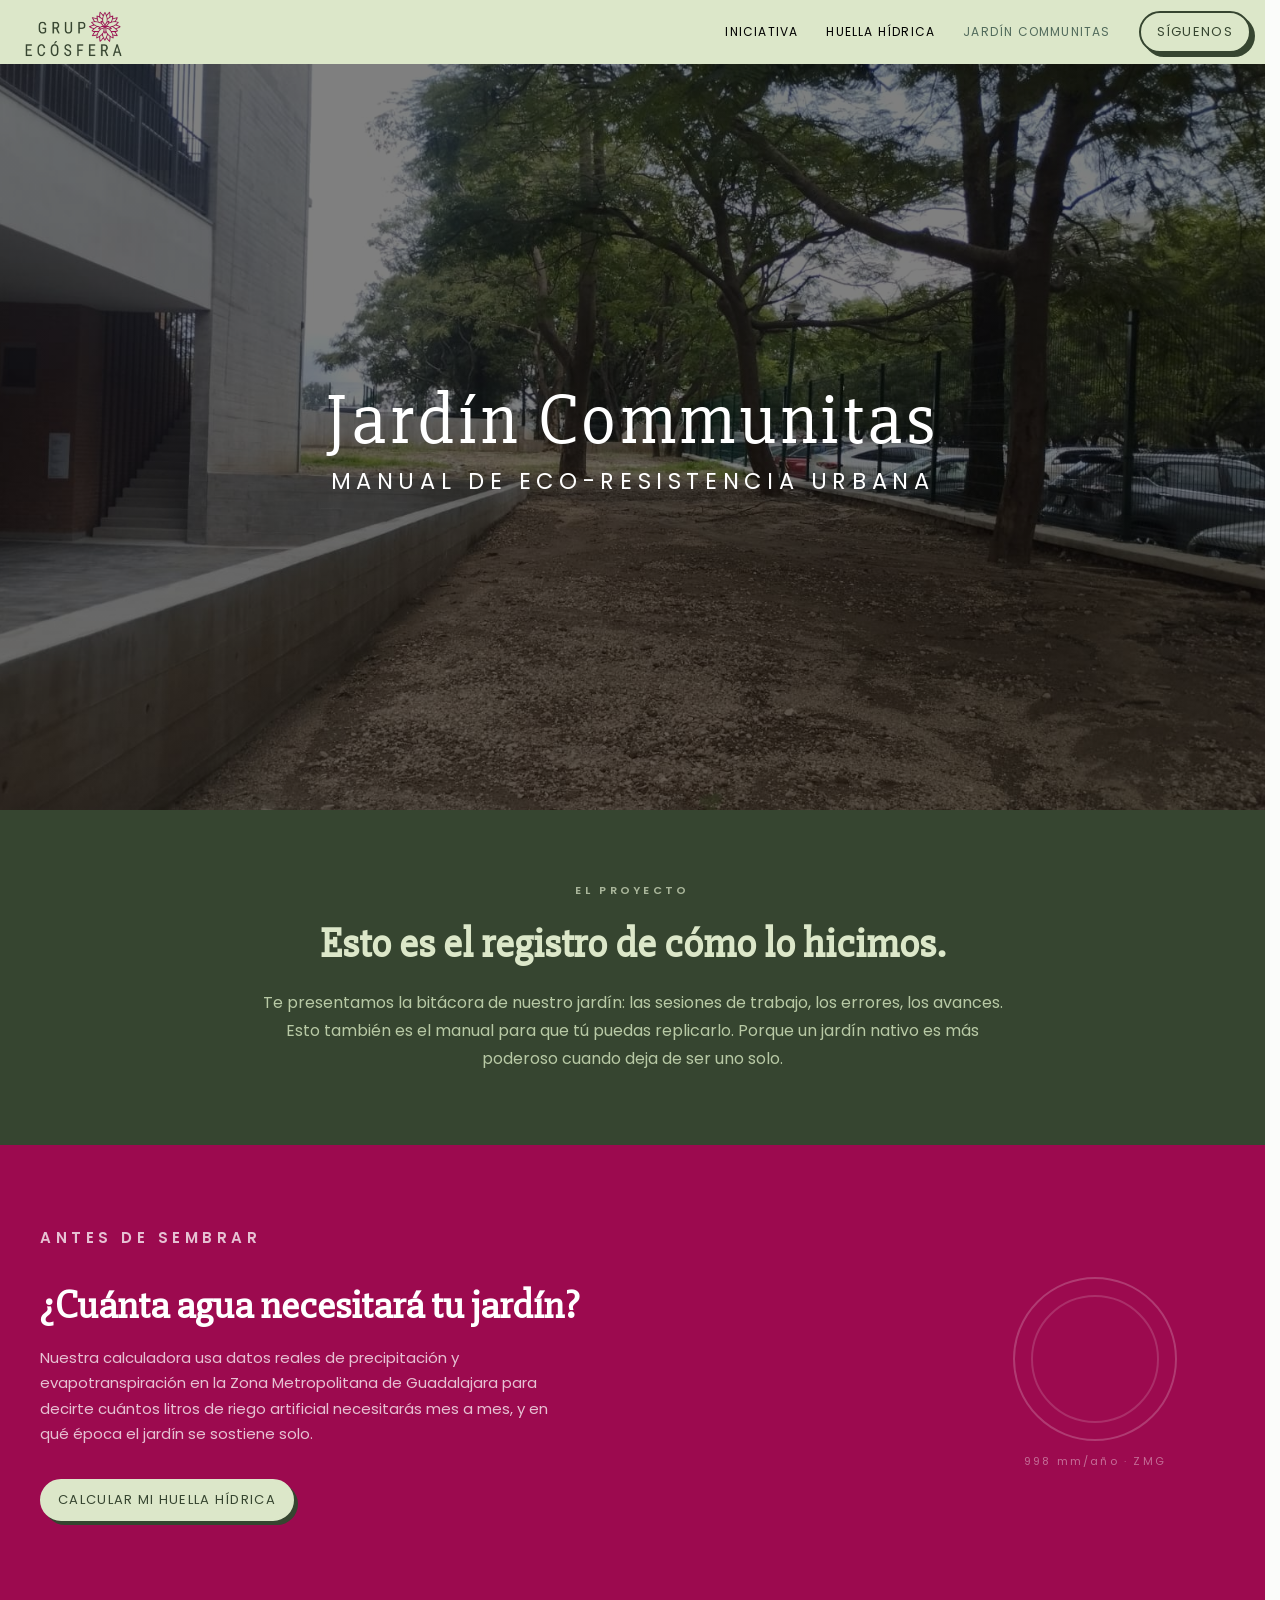
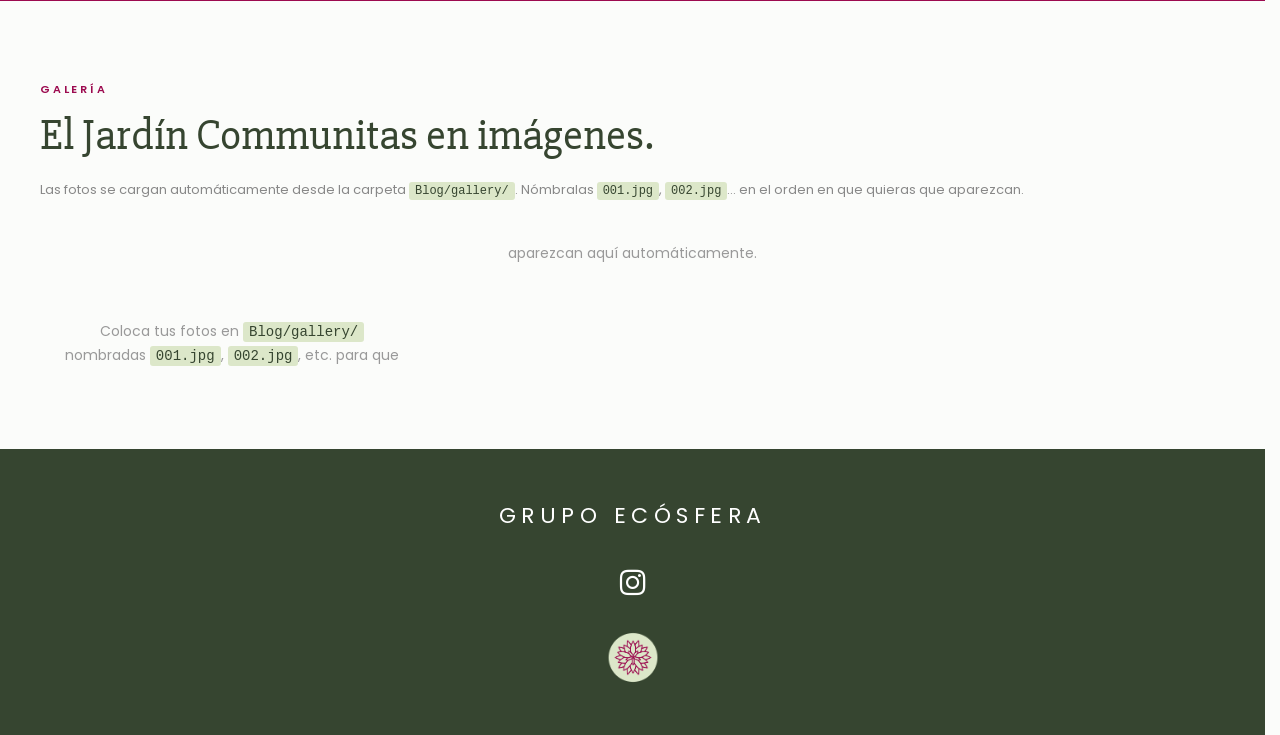
==== commit 55c7952e: "Testing de la galería del blog." ====
--- a/Blog/index.html
+++ b/Blog/index.html
@@ -41,7 +41,7 @@
         <div class="blog-intro-inner">
             <p class="intro-eyebrow">EL PROYECTO</p>
             <h2 class="intro-heading">Esto es el registro de cómo lo hicimos.</h2>
-            <p class="intro-body">Aquí encontrarás la bitácora real de nuestro jardín: las sesiones de trabajo, los errores, los avances. Y también el manual para que tú puedas replicarlo. Porque un jardín nativo es más poderoso cuando deja de ser uno solo.</p>
+            <p class="intro-body">Te presentamos la bitácora de nuestro jardín: las sesiones de trabajo, los errores, los avances. Esto también es el manual para que tú puedas replicarlo. Porque un jardín nativo es más poderoso cuando deja de ser uno solo.</p>
         </div>
     </section>
 
@@ -264,12 +264,12 @@
     </section> -->
 
     <!-- 6. CTA CALCULADORA -->
-    <!-- <section id="cta-calculadora">
+    <section id="cta-calculadora">
         <div class="cta-inner">
             <div class="cta-text">
                 <p class="cta-eyebrow">ANTES DE SEMBRAR</p>
                 <h2>¿Cuánta agua necesitará tu jardín?</h2>
-                <p>Nuestra calculadora usa datos reales de precipitación y evapotranspiración en la ZMG para decirte cuántos litros de riego artificial necesitarás mes a mes — y en qué época el jardín se sostiene solo.</p>
+                <p>Nuestra calculadora usa datos reales de precipitación y evapotranspiración en la Zona Metropolitana de Guadalajara para decirte cuántos litros de riego artificial necesitarás mes a mes, y en qué época el jardín se sostiene solo.</p>
                 <a href="/Huella_hidrica/" class="button-75 cta-btn">CALCULAR MI HUELLA HÍDRICA</a>
             </div>
             <div class="cta-decoration" aria-hidden="true">
@@ -277,11 +277,11 @@
                 <div class="deco-text">998 mm/año · ZMG</div>
             </div>
         </div>
-    </section> -->
+    </section>
 
     <!-- 7. GALERÍA -->
     <section id="galeria">
-        <!-- <div class="section-inner">
+        <div class="section-inner">
             <div class="section-label">GALERÍA</div>
             <h2 class="section-title">El Jardín Communitas en imágenes.</h2>
             <p class="galeria-hint">Las fotos se cargan automáticamente desde la carpeta <code>Blog/gallery/</code>. Nómbralas <code>001.jpg</code>, <code>002.jpg</code>… en el orden en que quieras que aparezcan.</p>
@@ -296,10 +296,10 @@
                     <p>Coloca tus fotos en <code>Blog/gallery/</code> nombradas <code>001.jpg</code>, <code>002.jpg</code>, etc. para que aparezcan aquí automáticamente.</p>
                 </div>
             </div>
-        </div> -->
+        </div>
 
         <!-- LIGHTBOX -->
-        <!-- <div id="lightbox" class="lightbox" role="dialog" aria-modal="true" aria-label="Foto ampliada">
+        <div id="lightbox" class="lightbox" role="dialog" aria-modal="true" aria-label="Foto ampliada">
             <button class="lb-close" id="lb-close" aria-label="Cerrar">&#10005;</button>
             <button class="lb-prev" id="lb-prev" aria-label="Anterior">&#8592;</button>
             <button class="lb-next" id="lb-next" aria-label="Siguiente">&#8594;</button>
@@ -307,7 +307,7 @@
                 <img id="lb-img" src="" alt="Foto del jardín">
             </div>
             <div class="lb-counter" id="lb-counter"></div>
-        </div> -->
+        </div>
     </section>
 
     <footer>
--- a/styles/styles.css
+++ b/styles/styles.css
@@ -298,6 +298,11 @@
     display: flex;
     flex-direction: column;
     align-items: center;
+    /* Carousel must span full width — buttons need the breathing room.
+       !important prevents responsive .section-inner breakpoints from reinstating
+       horizontal padding and causing overflow. */
+    padding-left: 0 !important;
+    padding-right: 0 !important;
 }
 
 #instagram-carousel h2 {
@@ -326,11 +331,15 @@
     display: flex;
     align-items: center;
     justify-content: center;
+    /* Constrain to viewport so buttons never escape */
+    width: 100%;
+    box-sizing: border-box;
 }
 
 .carousel-track-window {
     overflow: hidden;
-    width: min(980px, 92vw);
+    /* 100vw minus two buttons (44px) minus their margins (12px × 2 × 2) and safe padding */
+    width: min(980px, calc(100vw - 136px));
     padding: 12px 16px;
 }
 
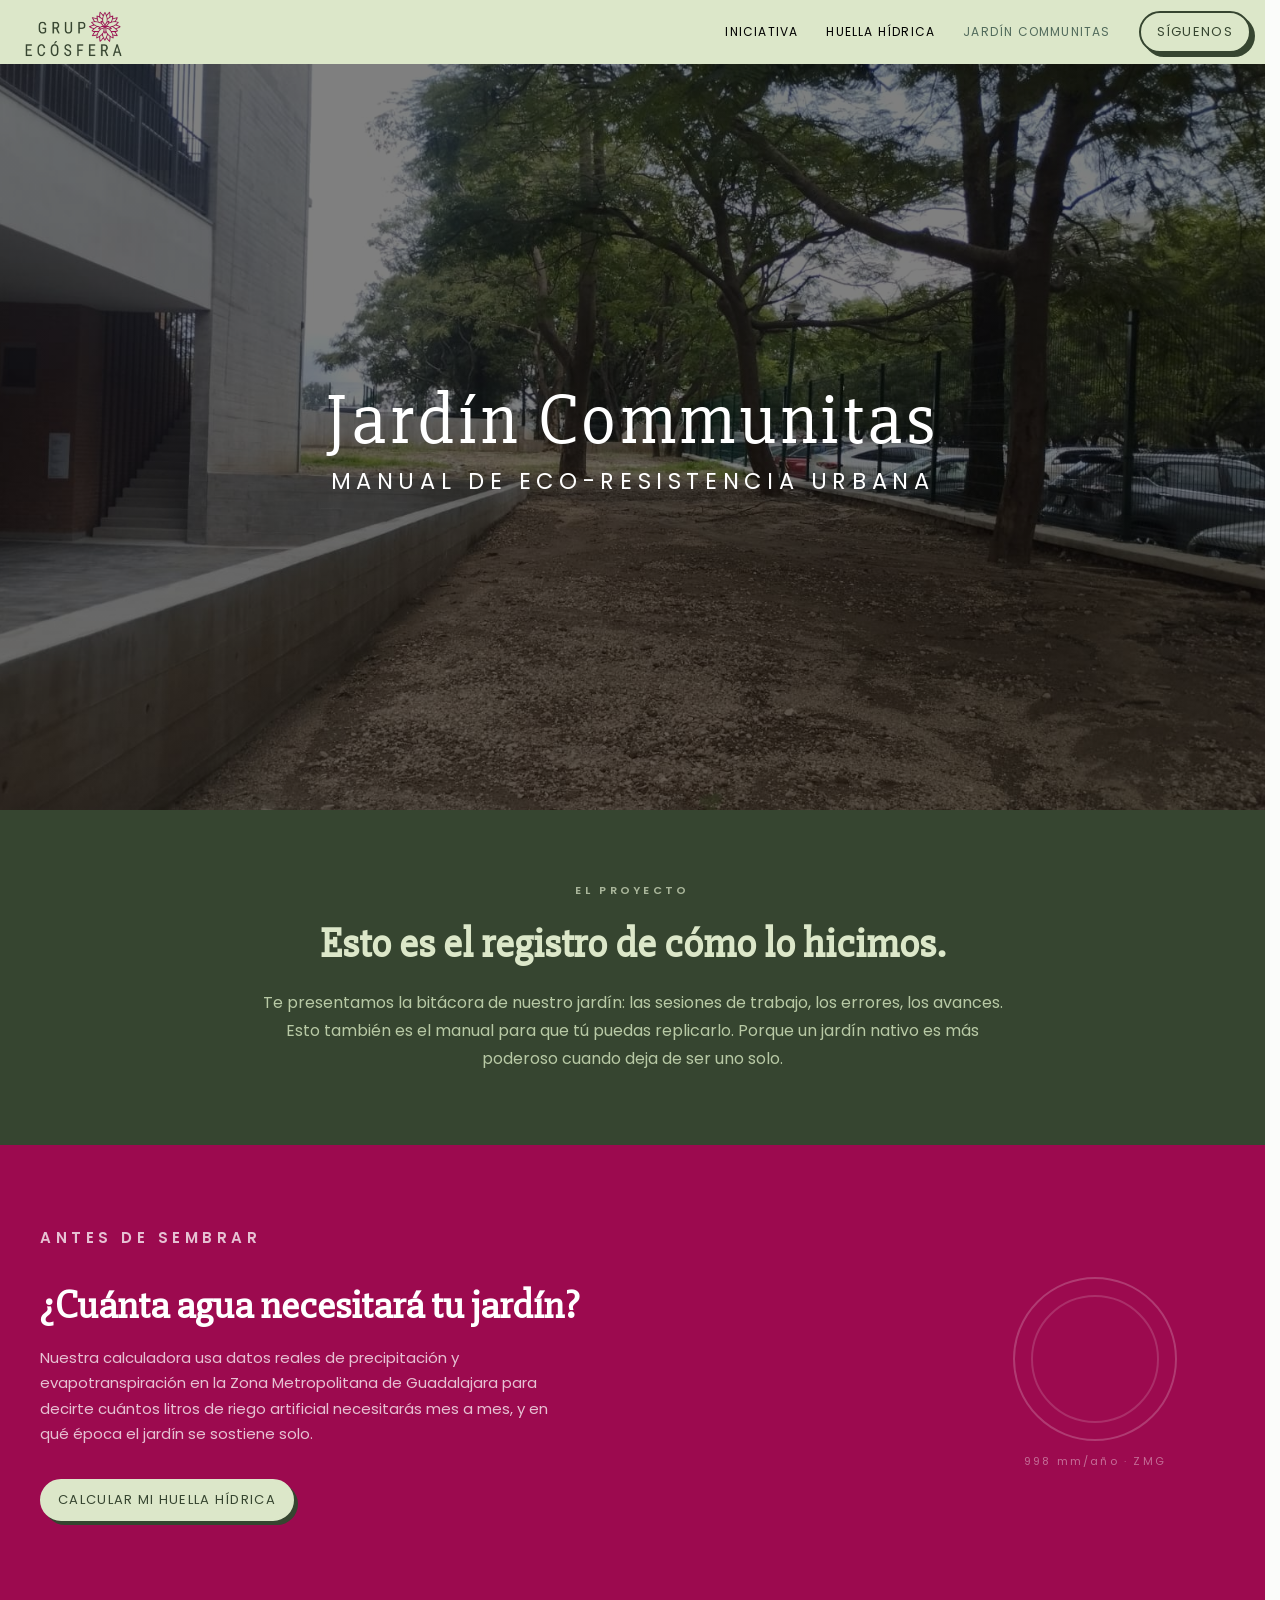
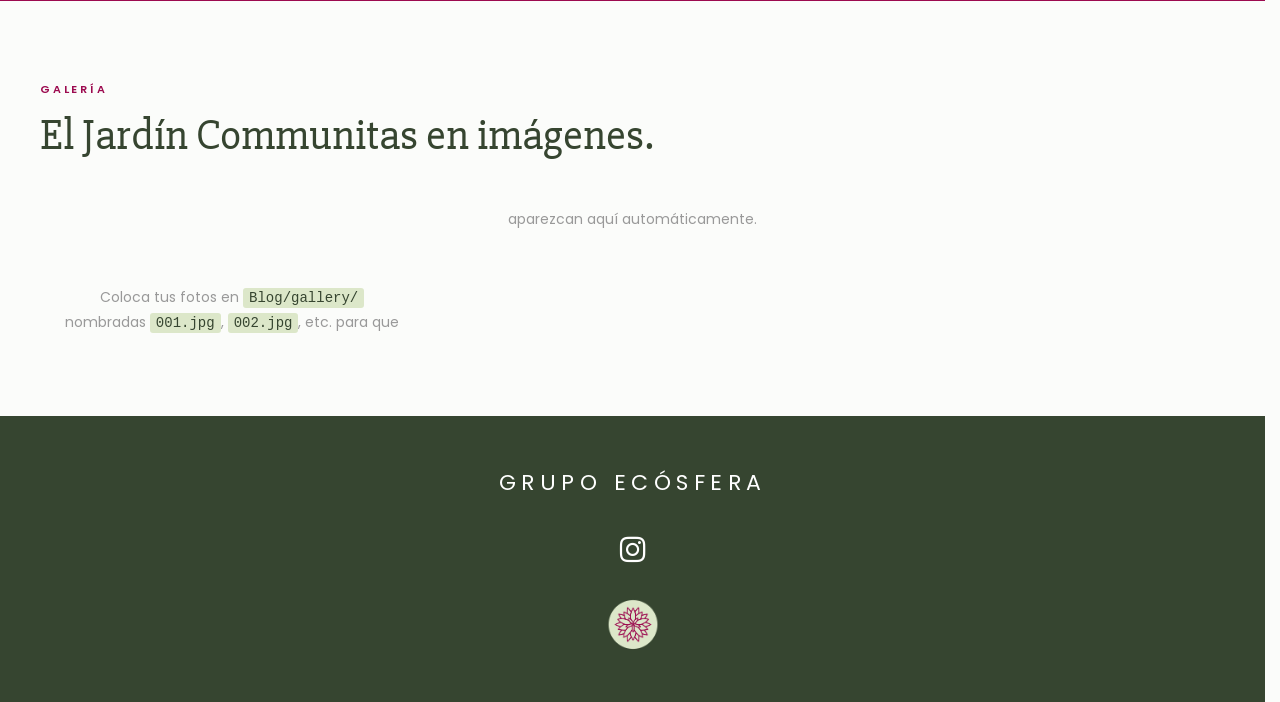
==== commit 048b26ea: "Fixed 'gallery' folder name, uppercase to lowercase." ====
--- a/Blog/index.html
+++ b/Blog/index.html
@@ -284,7 +284,7 @@
         <div class="section-inner">
             <div class="section-label">GALERÍA</div>
             <h2 class="section-title">El Jardín Communitas en imágenes.</h2>
-            <p class="galeria-hint">Las fotos se cargan automáticamente desde la carpeta <code>Blog/gallery/</code>. Nómbralas <code>001.jpg</code>, <code>002.jpg</code>… en el orden en que quieras que aparezcan.</p>
+            <!-- <p class="galeria-hint">Las fotos se cargan automáticamente desde la carpeta <code>Blog/gallery/</code>. Nómbralas <code>001.jpg</code>, <code>002.jpg</code>… en el orden en que quieras que aparezcan.</p> -->
 
             <div id="gallery-grid" class="gallery-grid">
                 <div class="gallery-loading" id="gallery-loading">
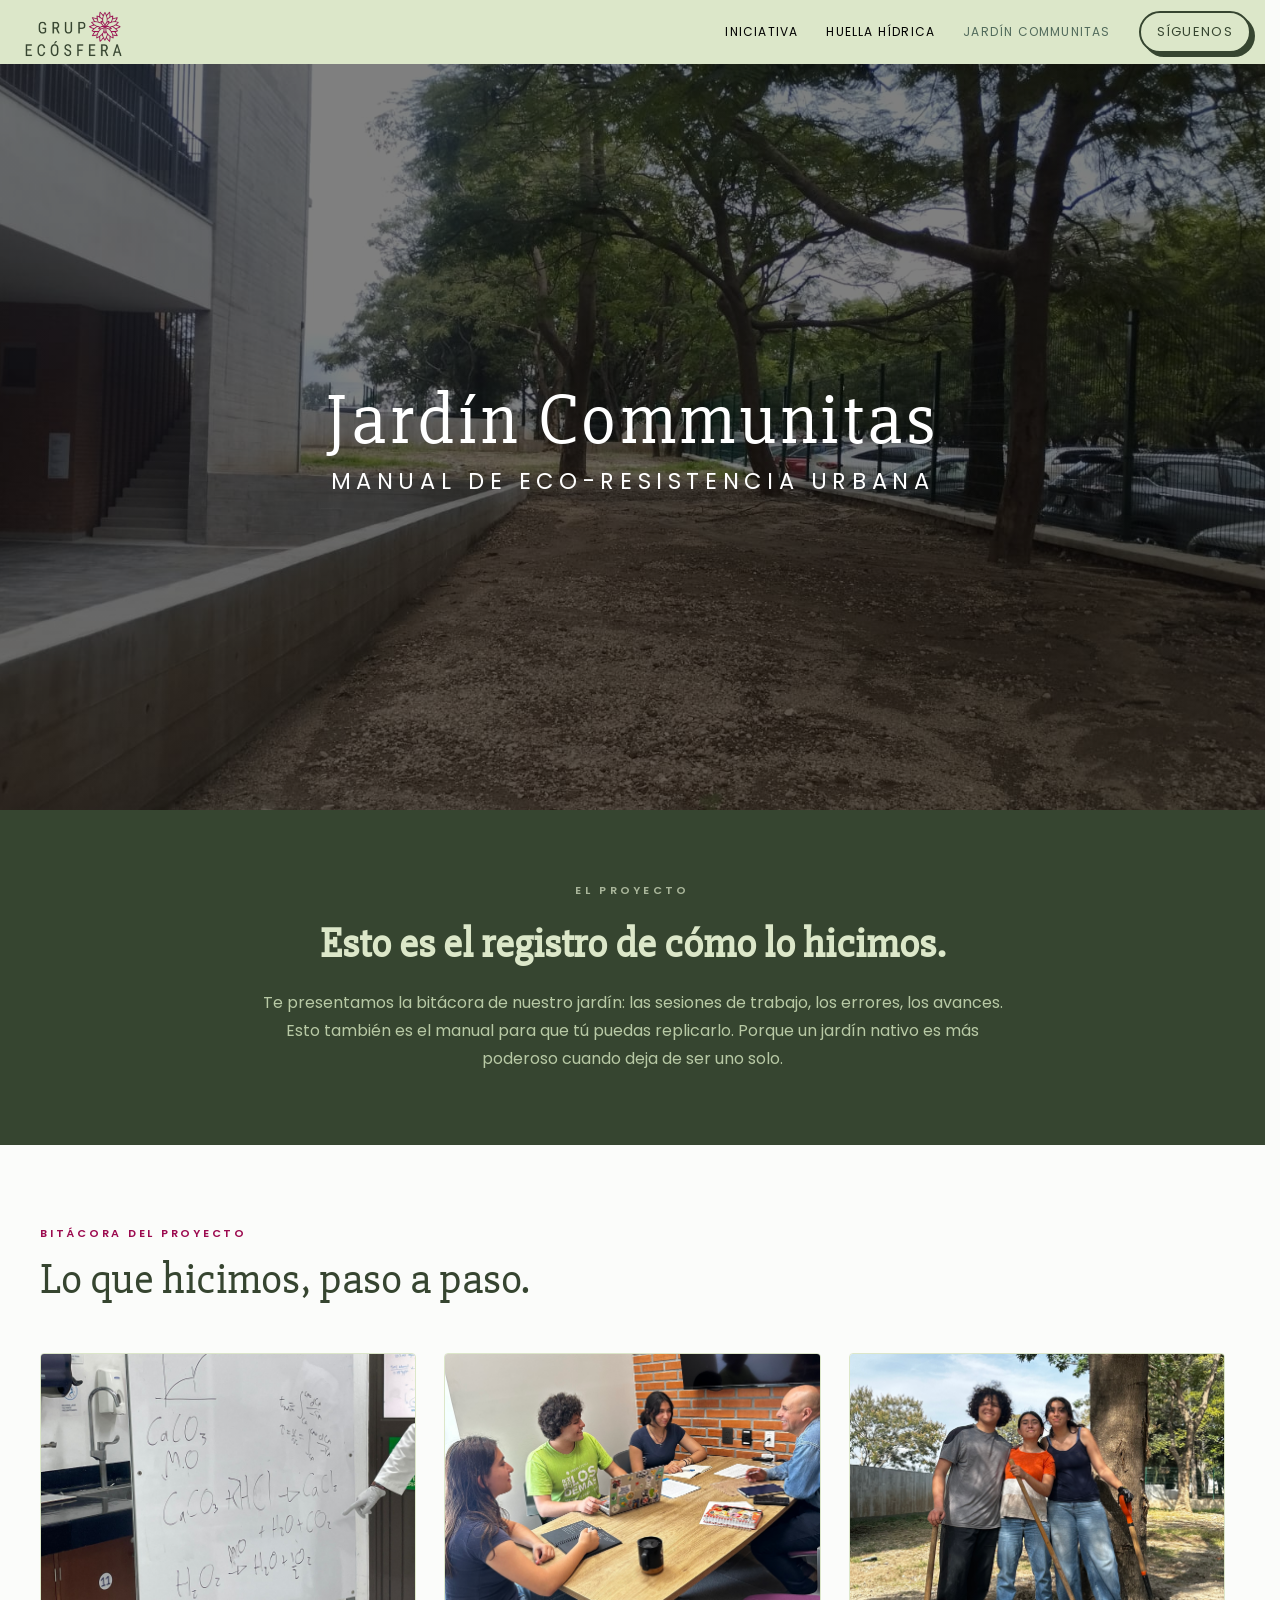
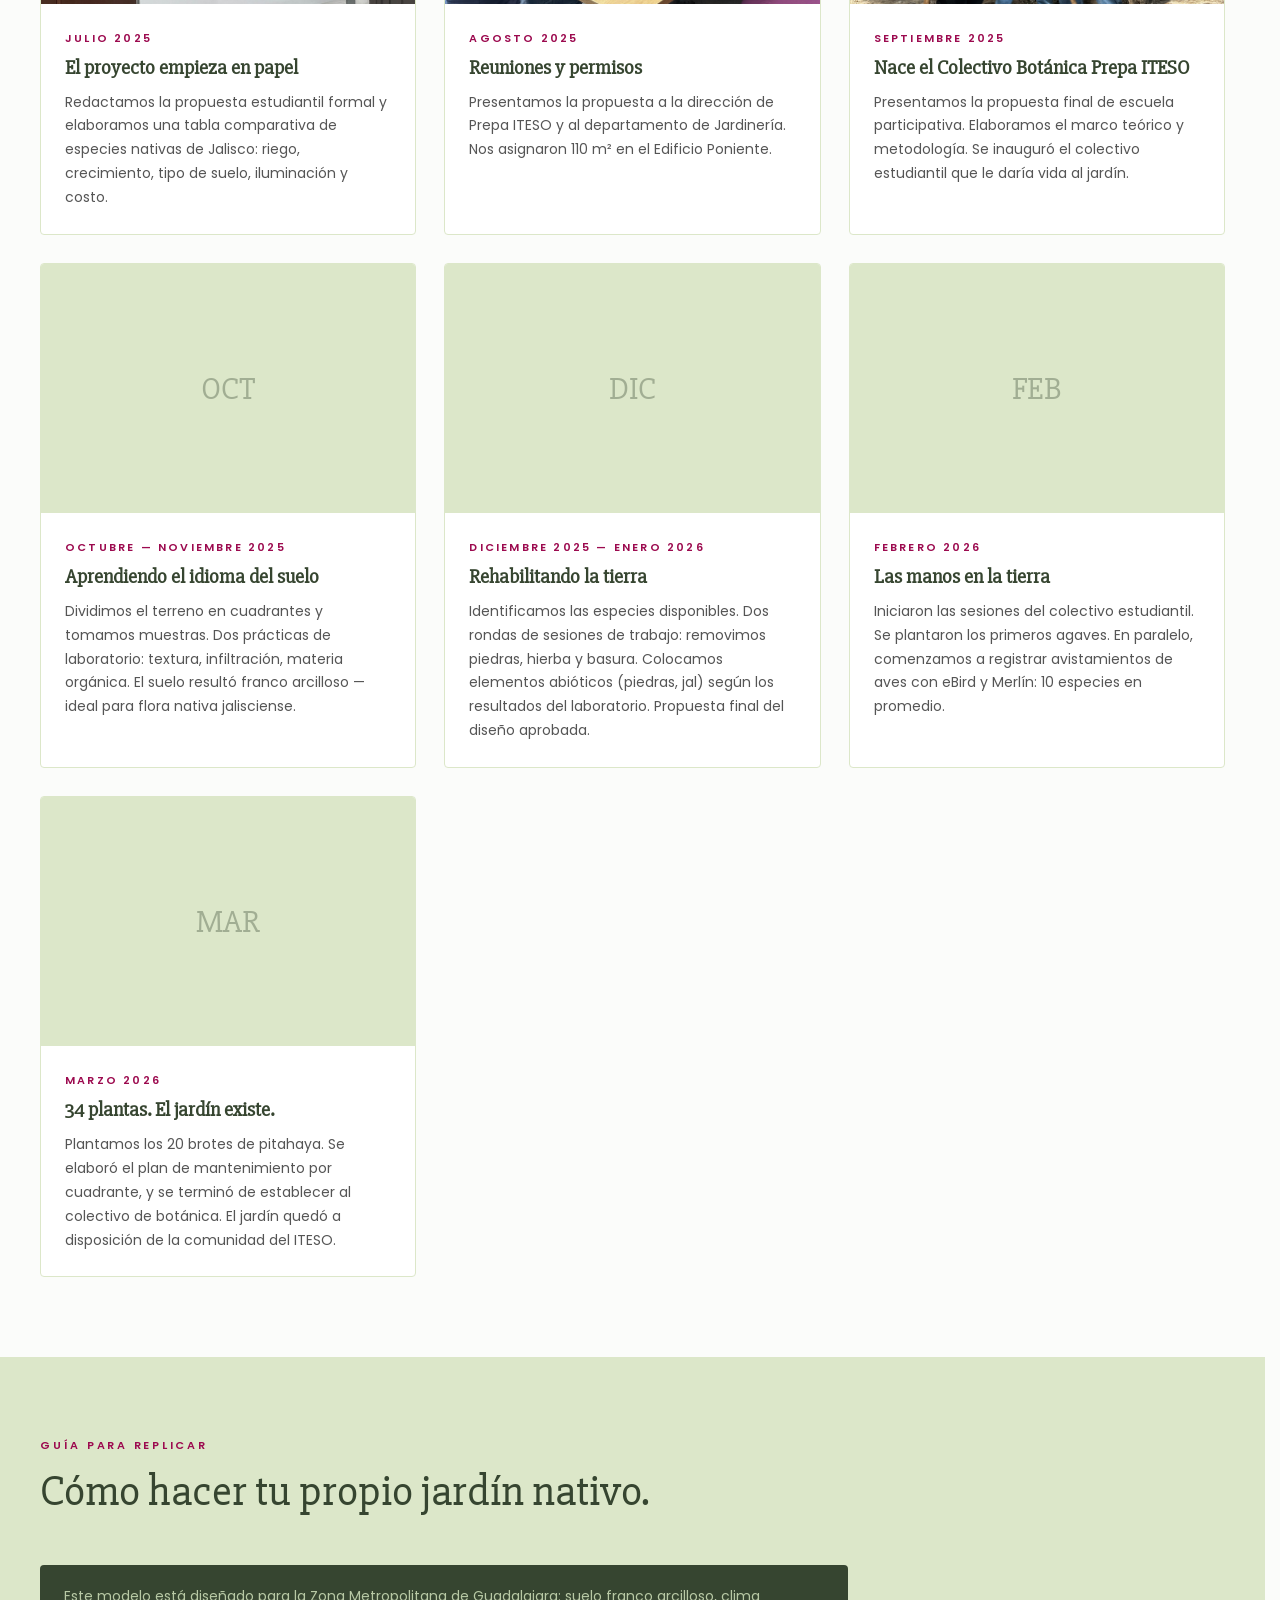
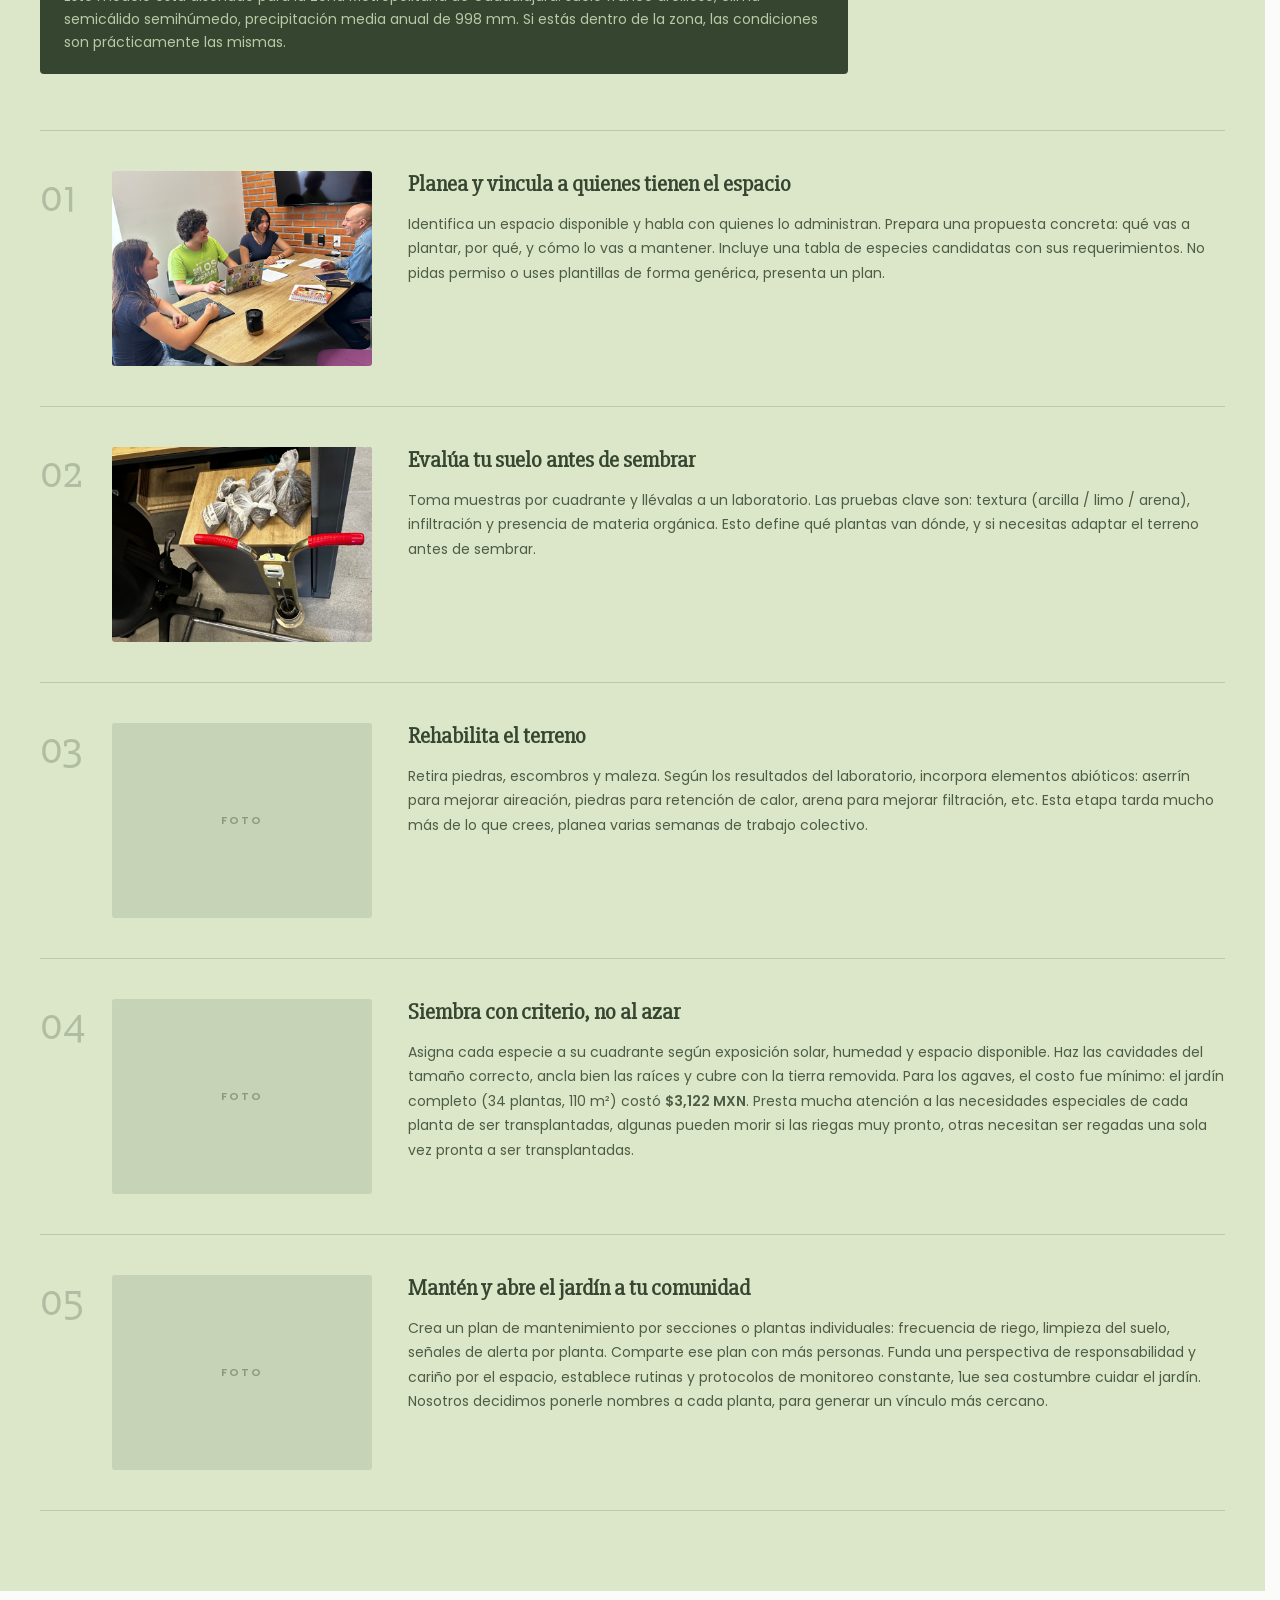
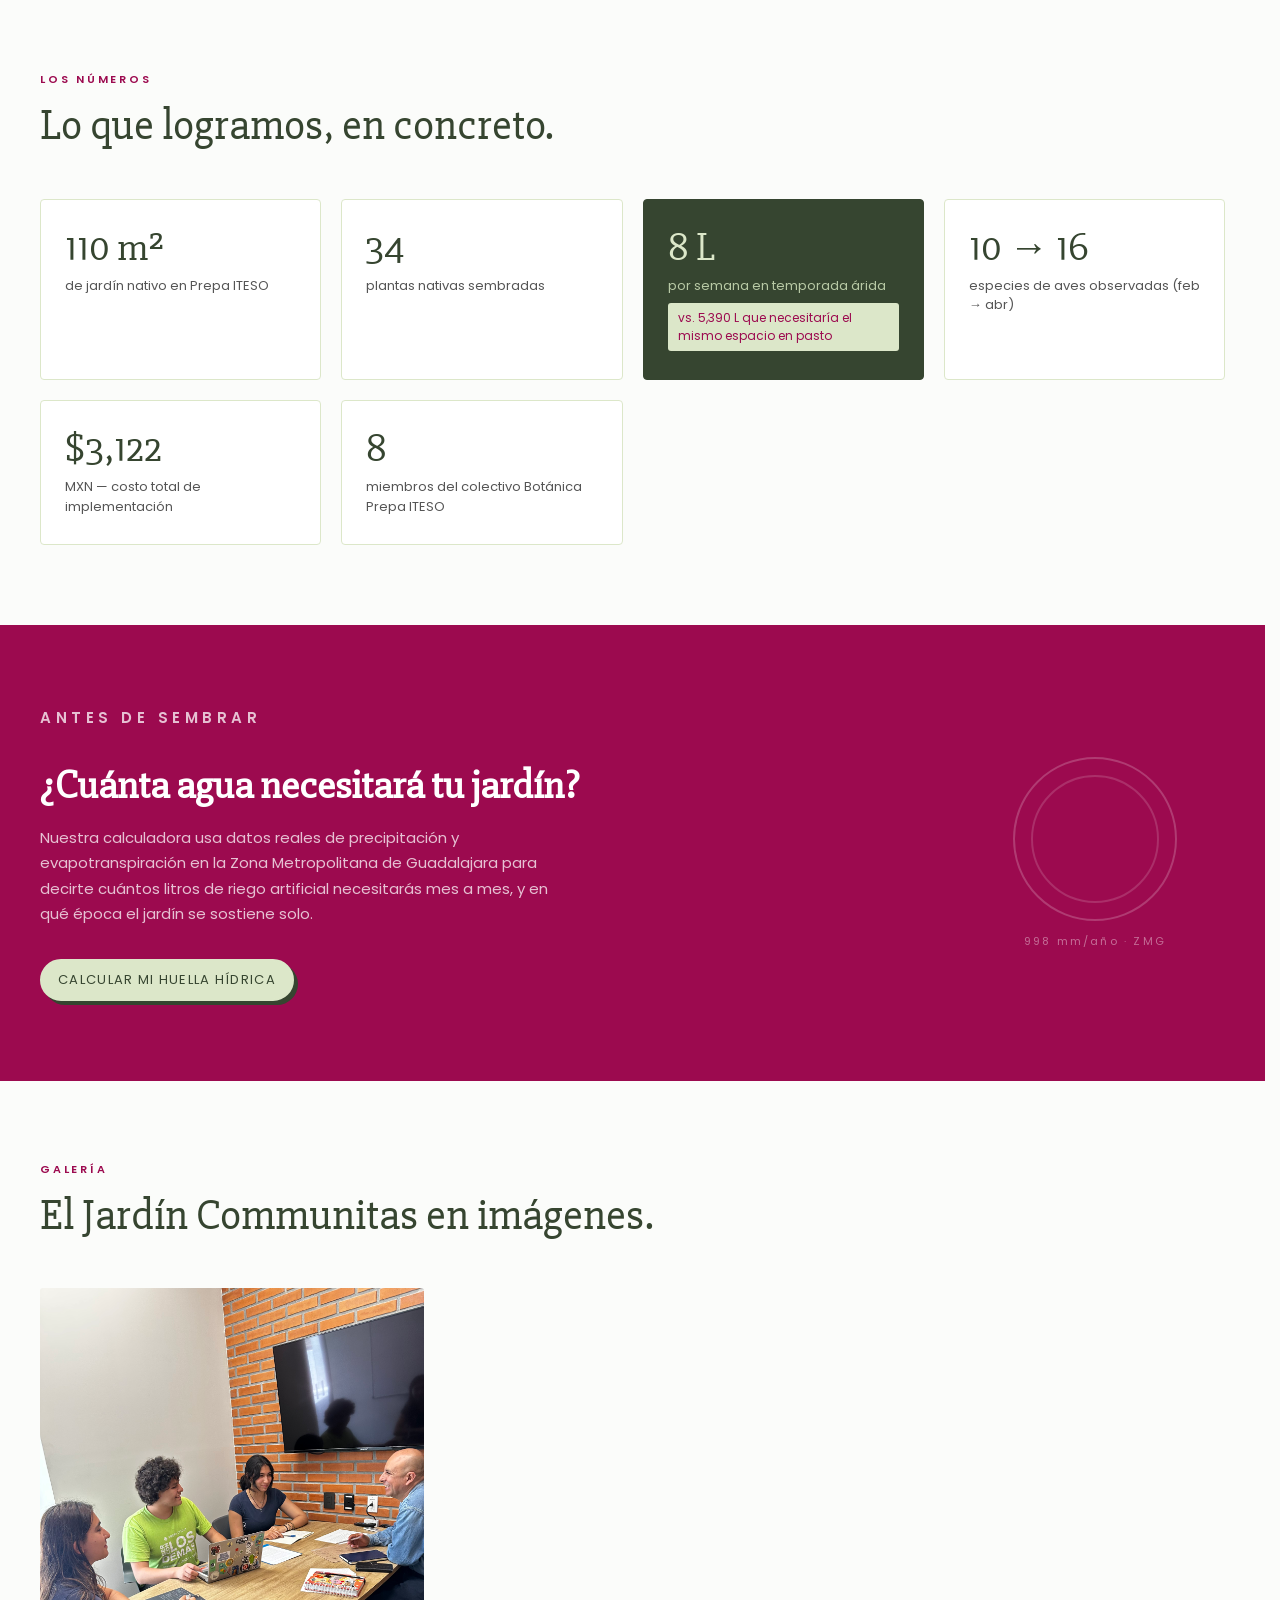
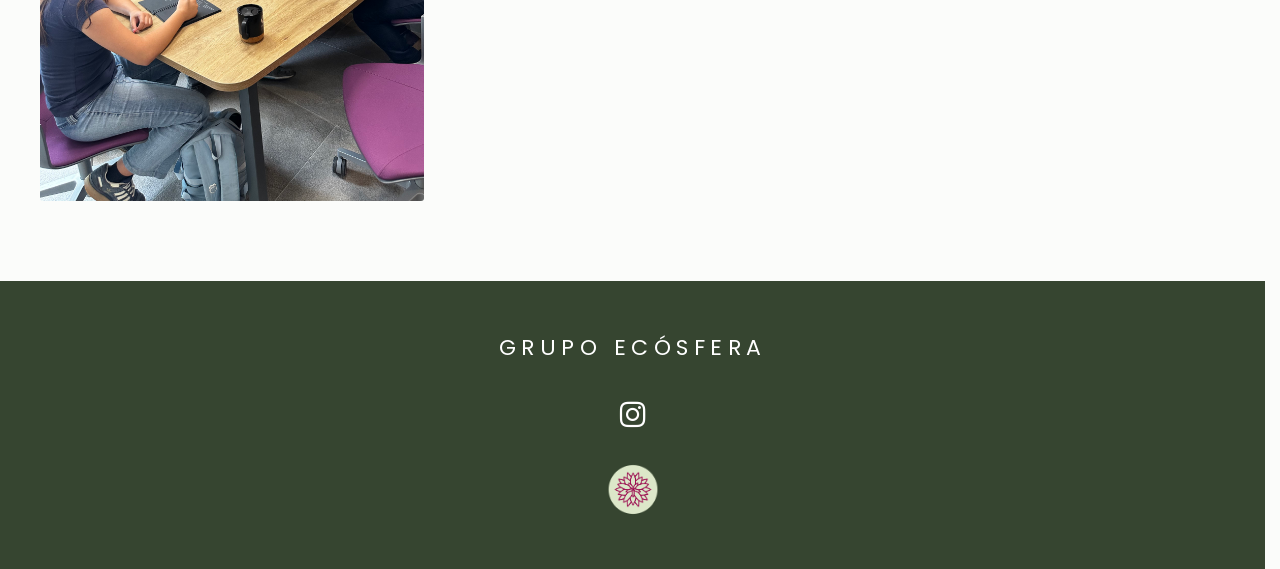
==== commit f67d38fd: "Blog, final commit. Only small corrections will follow." ====
--- a/Blog/index.html
+++ b/Blog/index.html
@@ -46,7 +46,7 @@
     </section>
 
     <!-- 3. BITÁCORA -->
-    <!-- <section id="bitacora">
+    <section id="bitacora">
         <div class="section-inner">
             <div class="section-label">BITÁCORA DEL PROYECTO</div>
             <h2 class="section-title">Lo que hicimos, paso a paso.</h2>
@@ -55,7 +55,7 @@
 
                 <article class="bitacora-card">
                     <div class="card-img-wrap">
-                        <img src="images/bitacora/jul-2025.jpg" alt="Documentos iniciales" onerror="this.parentElement.classList.add('no-img')">
+                        <img src="gallery/044.jpeg" alt="Documentos iniciales" onerror="this.parentElement.classList.add('no-img')">
                         <div class="card-img-placeholder"><span>JUL</span></div>
                     </div>
                     <div class="card-body">
@@ -67,19 +67,19 @@
 
                 <article class="bitacora-card">
                     <div class="card-img-wrap">
-                        <img src="images/bitacora/ago-2025.jpg" alt="Reunión con directivos" onerror="this.parentElement.classList.add('no-img')">
+                        <img src="gallery/001.jpeg" alt="Reunión con directivos" onerror="this.parentElement.classList.add('no-img')">
                         <div class="card-img-placeholder"><span>AGO</span></div>
                     </div>
                     <div class="card-body">
                         <span class="card-date">Agosto 2025</span>
-                        <h3 class="card-title">Nos sentamos con los que mandan</h3>
-                        <p class="card-text">Presentamos la propuesta a la dirección de Prepa ITESO y al departamento de Jardinería. Nos asignaron 110 m² en el Edificio Poniente. El espacio, conseguido.</p>
-                    </div>
-                </article>
-
-                <article class="bitacora-card">
-                    <div class="card-img-wrap">
-                        <img src="images/bitacora/sep-2025.jpg" alt="Inauguración colectivo" onerror="this.parentElement.classList.add('no-img')">
+                        <h3 class="card-title">Reuniones y permisos</h3>
+                        <p class="card-text">Presentamos la propuesta a la dirección de Prepa ITESO y al departamento de Jardinería. Nos asignaron 110 m² en el Edificio Poniente.</p>
+                    </div>
+                </article>
+
+                <article class="bitacora-card">
+                    <div class="card-img-wrap">
+                        <img src="gallery/026.jpeg" alt="Inauguración colectivo" onerror="this.parentElement.classList.add('no-img')">
                         <div class="card-img-placeholder"><span>SEP</span></div>
                     </div>
                     <div class="card-body">
@@ -91,31 +91,31 @@
 
                 <article class="bitacora-card">
                     <div class="card-img-wrap">
-                        <img src="images/bitacora/oct-2025.jpg" alt="Muestras de suelo" onerror="this.parentElement.classList.add('no-img')">
+                        <img src="gallery/006.jpeg" alt="Muestras de suelo" onerror="this.parentElement.classList.add('no-img')">
                         <div class="card-img-placeholder"><span>OCT</span></div>
                     </div>
                     <div class="card-body">
                         <span class="card-date">Octubre — Noviembre 2025</span>
-                        <h3 class="card-title">El suelo tiene su propio idioma</h3>
+                        <h3 class="card-title">Aprendiendo el idioma del suelo</h3>
                         <p class="card-text">Dividimos el terreno en cuadrantes y tomamos muestras. Dos prácticas de laboratorio: textura, infiltración, materia orgánica. El suelo resultó franco arcilloso — ideal para flora nativa jalisciense.</p>
                     </div>
                 </article>
 
                 <article class="bitacora-card">
                     <div class="card-img-wrap">
-                        <img src="images/bitacora/dic-2025.jpg" alt="Rehabilitación del suelo" onerror="this.parentElement.classList.add('no-img')">
+                        <img src="gallery/022.jpeg" alt="Rehabilitación del suelo" onerror="this.parentElement.classList.add('no-img')">
                         <div class="card-img-placeholder"><span>DIC</span></div>
                     </div>
                     <div class="card-body">
                         <span class="card-date">Diciembre 2025 — Enero 2026</span>
                         <h3 class="card-title">Rehabilitando la tierra</h3>
-                        <p class="card-text">Identificamos las especies disponibles. Dos rondas de sesiones de trabajo: removimos piedras, hierba y basura. Colocamos elementos abióticos (piedras, aserrín) según los resultados del laboratorio. Propuesta final del diseño aprobada.</p>
-                    </div>
-                </article>
-
-                <article class="bitacora-card">
-                    <div class="card-img-wrap">
-                        <img src="images/bitacora/feb-2026.jpg" alt="Plantado de agaves" onerror="this.parentElement.classList.add('no-img')">
+                        <p class="card-text">Identificamos las especies disponibles. Dos rondas de sesiones de trabajo: removimos piedras, hierba y basura. Colocamos elementos abióticos (piedras, jal) según los resultados del laboratorio. Propuesta final del diseño aprobada.</p>
+                    </div>
+                </article>
+
+                <article class="bitacora-card">
+                    <div class="card-img-wrap">
+                        <img src="gallery/048.JPG" alt="Plantado de agaves" onerror="this.parentElement.classList.add('no-img')">
                         <div class="card-img-placeholder"><span>FEB</span></div>
                     </div>
                     <div class="card-body">
@@ -127,29 +127,29 @@
 
                 <article class="bitacora-card">
                     <div class="card-img-wrap">
-                        <img src="images/bitacora/mar-2026.jpg" alt="Plantado de pitahayas" onerror="this.parentElement.classList.add('no-img')">
+                        <img src="gallery/048.JPG" alt="Plantado de pitahayas" onerror="this.parentElement.classList.add('no-img')">
                         <div class="card-img-placeholder"><span>MAR</span></div>
                     </div>
                     <div class="card-body">
                         <span class="card-date">Marzo 2026</span>
                         <h3 class="card-title">34 plantas. El jardín existe.</h3>
-                        <p class="card-text">Plantamos los 20 brotes de pitahaya. Se elaboró el plan de mantenimiento por cuadrante, integrado al currículum de Formación Ignaciana. El jardín quedó a disposición de toda la comunidad del ITESO.</p>
-                    </div>
-                </article>
-
-            </div>
-        </div>
-    </section> -->
+                        <p class="card-text">Plantamos los 20 brotes de pitahaya. Se elaboró el plan de mantenimiento por cuadrante, y se terminó de establecer al colectivo de botánica. El jardín quedó a disposición de la comunidad del ITESO.</p>
+                    </div>
+                </article>
+
+            </div>
+        </div>
+    </section>
 
     <!-- 4. GUÍA PARA REPLICAR -->
-    <!-- <section id="guia">
+    <section id="guia">
         <div class="section-inner">
             <div class="section-label">GUÍA PARA REPLICAR</div>
             <h2 class="section-title">Cómo hacer tu propio jardín nativo.</h2>
 
             <div class="replication-note">
-                <span class="note-icon">📍</span>
-                <p>Este modelo está diseñado para la ZMG: suelo franco arcilloso, clima semicálido semihúmedo, precipitación media anual de 998 mm. Si estás dentro de la zona, las condiciones son prácticamente las mismas.</p>
+                <!-- <span class="note-icon">📍</span> -->
+                <p>Este modelo está diseñado para la Zona Metropolitana de Guadalajara: suelo franco arcilloso, clima semicálido semihúmedo, precipitación media anual de 998 mm. Si estás dentro de la zona, las condiciones son prácticamente las mismas.</p>
             </div>
 
             <div class="steps-list">
@@ -158,12 +158,12 @@
                     <div class="step-number">01</div>
                     <div class="step-content">
                         <div class="step-img-wrap">
-                            <img src="images/guia/paso1.jpg" alt="Planear y vincularse" onerror="this.parentElement.classList.add('no-img')">
+                            <img src="gallery/001.jpeg" alt="Planear y vincularse" onerror="this.parentElement.classList.add('no-img')">
                             <div class="step-img-placeholder">FOTO</div>
                         </div>
                         <div class="step-text">
                             <h3>Planea y vincula a quienes tienen el espacio</h3>
-                            <p>Identifica un espacio disponible y habla con quienes lo administran. Prepara una propuesta concreta: qué vas a plantar, por qué, y cómo lo vas a mantener. Incluye una tabla de especies candidatas con sus requerimientos. No pidas permiso genérico — presenta un plan.</p>
+                            <p>Identifica un espacio disponible y habla con quienes lo administran. Prepara una propuesta concreta: qué vas a plantar, por qué, y cómo lo vas a mantener. Incluye una tabla de especies candidatas con sus requerimientos. No pidas permiso o uses plantillas de forma genérica, presenta un plan.</p>
                         </div>
                     </div>
                 </div>
@@ -172,12 +172,12 @@
                     <div class="step-number">02</div>
                     <div class="step-content">
                         <div class="step-img-wrap">
-                            <img src="images/guia/paso2.jpg" alt="Evaluar el suelo" onerror="this.parentElement.classList.add('no-img')">
+                            <img src="gallery/009.jpeg" alt="Evaluar el suelo" onerror="this.parentElement.classList.add('no-img')">
                             <div class="step-img-placeholder">FOTO</div>
                         </div>
                         <div class="step-text">
                             <h3>Evalúa tu suelo antes de sembrar</h3>
-                            <p>Toma muestras por cuadrante y llévalas a un laboratorio. Las pruebas clave son: textura (arcilla / limo / arena), infiltración y presencia de materia orgánica. Esto define qué plantas van dónde, y si necesitas enmendar el terreno antes de sembrar.</p>
+                            <p>Toma muestras por cuadrante y llévalas a un laboratorio. Las pruebas clave son: textura (arcilla / limo / arena), infiltración y presencia de materia orgánica. Esto define qué plantas van dónde, y si necesitas adaptar el terreno antes de sembrar.</p>
                         </div>
                     </div>
                 </div>
@@ -186,12 +186,12 @@
                     <div class="step-number">03</div>
                     <div class="step-content">
                         <div class="step-img-wrap">
-                            <img src="images/guia/paso3.jpg" alt="Rehabilitar el terreno" onerror="this.parentElement.classList.add('no-img')">
+                            <img src="gallery/024.jpeg" alt="Rehabilitar el terreno" onerror="this.parentElement.classList.add('no-img')">
                             <div class="step-img-placeholder">FOTO</div>
                         </div>
                         <div class="step-text">
                             <h3>Rehabilita el terreno</h3>
-                            <p>Retira piedras, escombros y maleza. Según los resultados del laboratorio, incorpora elementos abióticos: aserrín para mejorar aireación, piedras para retención de calor, etc. Esta etapa tarda más de lo que crees — planifica al menos dos sesiones de trabajo colectivo.</p>
+                            <p>Retira piedras, escombros y maleza. Según los resultados del laboratorio, incorpora elementos abióticos: aserrín para mejorar aireación, piedras para retención de calor, arena para mejorar filtración, etc. Esta etapa tarda mucho más de lo que crees, planea varias semanas de trabajo colectivo.</p>
                         </div>
                     </div>
                 </div>
@@ -200,12 +200,12 @@
                     <div class="step-number">04</div>
                     <div class="step-content">
                         <div class="step-img-wrap">
-                            <img src="images/guia/paso4.jpg" alt="Sembrar" onerror="this.parentElement.classList.add('no-img')">
+                            <img src="gallery/049.JPG" alt="Sembrar" onerror="this.parentElement.classList.add('no-img')">
                             <div class="step-img-placeholder">FOTO</div>
                         </div>
                         <div class="step-text">
                             <h3>Siembra con criterio, no al azar</h3>
-                            <p>Asigna cada especie a su cuadrante según exposición solar, humedad y espacio disponible. Haz las cavidades del tamaño correcto, ancla bien las raíces y cubre con la tierra removida. Para los agaves, el costo fue mínimo: el jardín completo (34 plantas, 110 m²) costó <strong>$3,122 MXN</strong>.</p>
+                            <p>Asigna cada especie a su cuadrante según exposición solar, humedad y espacio disponible. Haz las cavidades del tamaño correcto, ancla bien las raíces y cubre con la tierra removida. Para los agaves, el costo fue mínimo: el jardín completo (34 plantas, 110 m²) costó <strong>$3,122 MXN</strong>. Presta mucha atención a las necesidades especiales de cada planta de ser transplantadas, algunas pueden morir si las riegas muy pronto, otras necesitan ser regadas una sola vez pronta a ser transplantadas.</p>
                         </div>
                     </div>
                 </div>
@@ -214,22 +214,22 @@
                     <div class="step-number">05</div>
                     <div class="step-content">
                         <div class="step-img-wrap">
-                            <img src="images/guia/paso5.jpg" alt="Mantener y abrir a la comunidad" onerror="this.parentElement.classList.add('no-img')">
+                            <img src="gallery/048.JPG" alt="Mantener y abrir a la comunidad" onerror="this.parentElement.classList.add('no-img')">
                             <div class="step-img-placeholder">FOTO</div>
                         </div>
                         <div class="step-text">
-                            <h3>Mantén — y abre el jardín a tu comunidad</h3>
-                            <p>Crea un plan de mantenimiento por cuadrante: frecuencia de riego, limpieza del suelo, señales de alerta por planta. Comparte ese plan con más personas. Nosotros lo integramos al currículum escolar: los alumnos de tercer año cuidan el jardín como parte de su materia. El jardín vive si lo cuidan varios.</p>
-                        </div>
-                    </div>
-                </div>
-
-            </div>
-        </div>
-    </section> -->
+                            <h3>Mantén y abre el jardín a tu comunidad</h3>
+                            <p>Crea un plan de mantenimiento por secciones o plantas individuales: frecuencia de riego, limpieza del suelo, señales de alerta por planta. Comparte ese plan con más personas. Funda una perspectiva de responsabilidad y cariño por el espacio, establece rutinas y protocolos de monitoreo constante, 1ue sea costumbre cuidar el jardín. Nosotros decidimos ponerle nombres a cada planta, para generar un vínculo más cercano.</p>
+                        </div>
+                    </div>
+                </div>
+
+            </div>
+        </div>
+    </section>
 
     <!-- 5. NÚMEROS QUE HABLAN -->
-    <!-- <section id="numeros">
+    <section id="numeros">
         <div class="section-inner">
             <div class="section-label">LOS NÚMEROS</div>
             <h2 class="section-title">Lo que logramos, en concreto.</h2>
@@ -256,12 +256,12 @@
                     <div class="stat-label">MXN — costo total de implementación</div>
                 </div>
                 <div class="stat-card">
-                    <div class="stat-val">19.5 / 20</div>
-                    <div class="stat-label">calificación promedio en evaluación de impacto</div>
-                </div>
-            </div>
-        </div>
-    </section> -->
+                    <div class="stat-val">8</div>
+                    <div class="stat-label">miembros del colectivo Botánica Prepa ITESO</div>
+                </div>
+            </div>
+        </div>
+    </section>
 
     <!-- 6. CTA CALCULADORA -->
     <section id="cta-calculadora">
@@ -292,9 +292,9 @@
                     <span class="loading-dot"></span>
                     <span class="loading-dot"></span>
                 </div>
-                <div class="gallery-empty" id="gallery-empty" style="display:none;">
+                <!-- <div class="gallery-empty" id="gallery-empty" style="display:none;">
                     <p>Coloca tus fotos en <code>Blog/gallery/</code> nombradas <code>001.jpg</code>, <code>002.jpg</code>, etc. para que aparezcan aquí automáticamente.</p>
-                </div>
+                </div> -->
             </div>
         </div>
 
